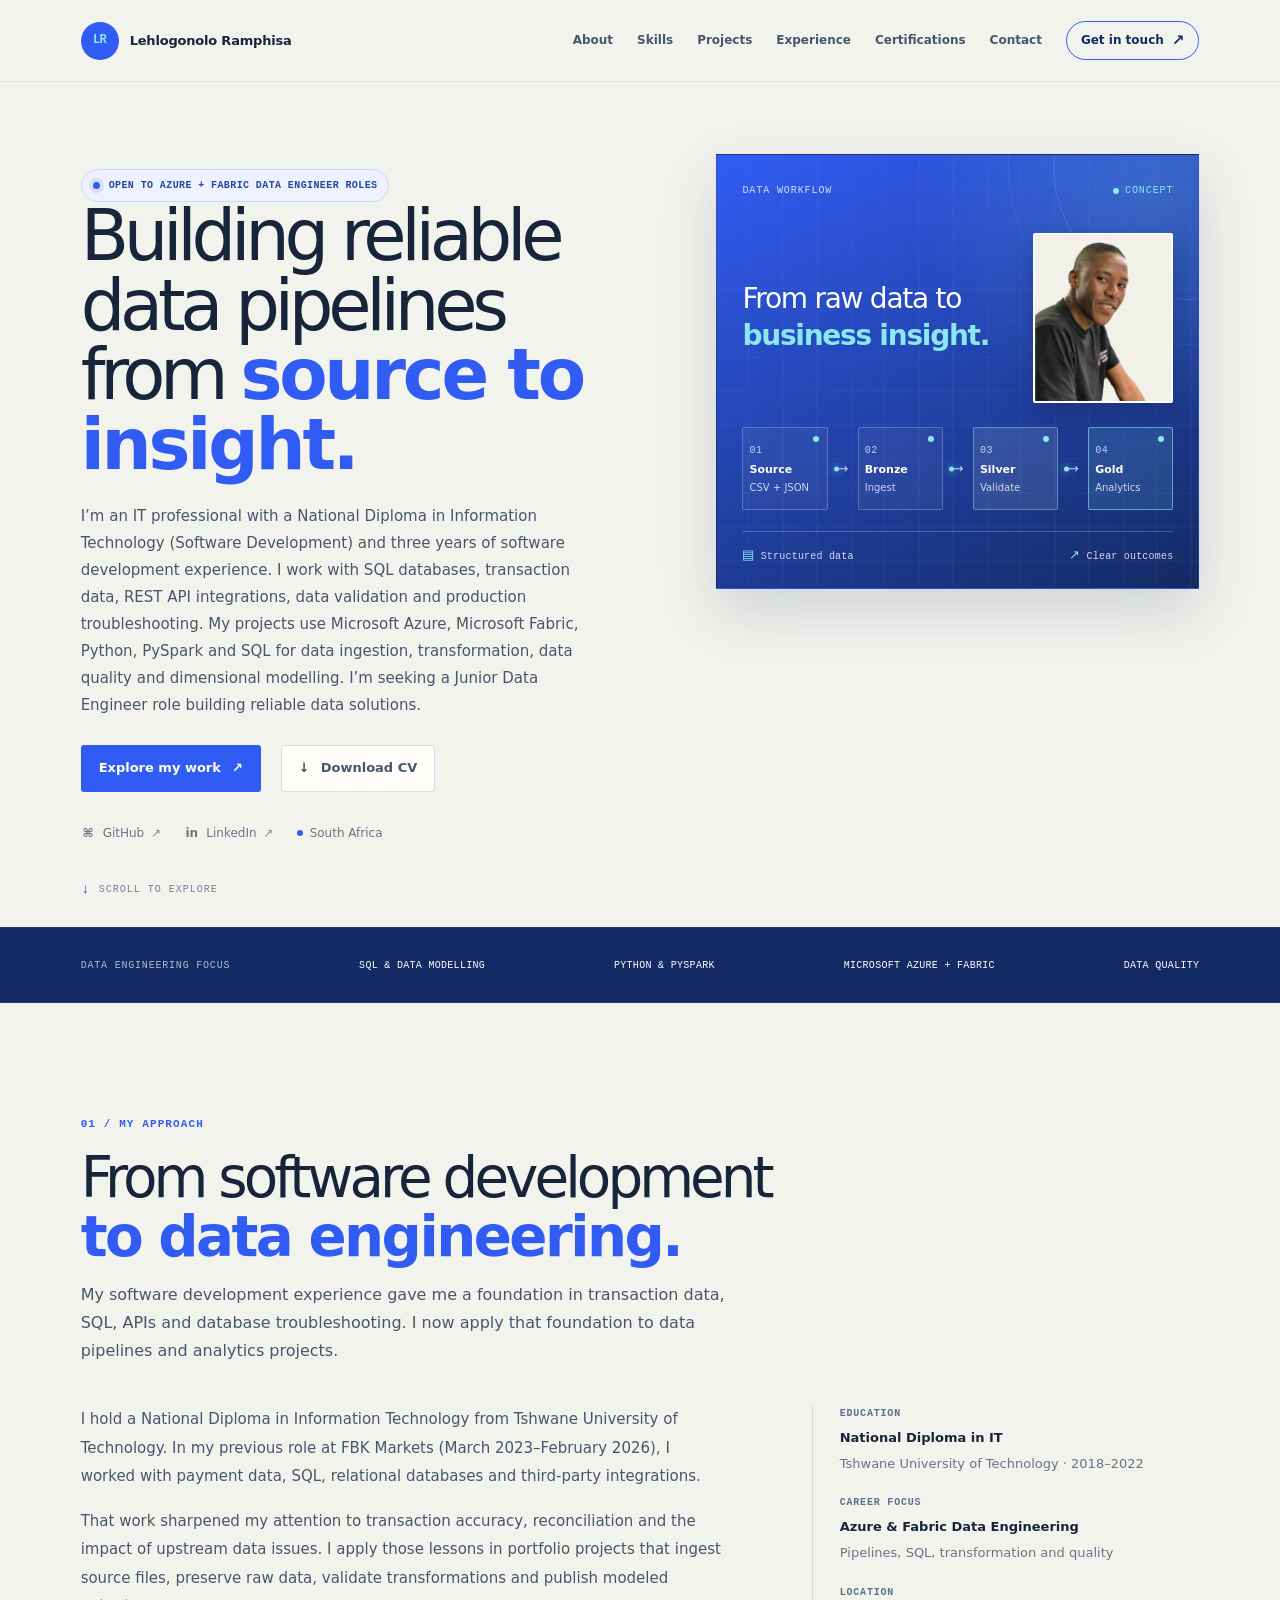
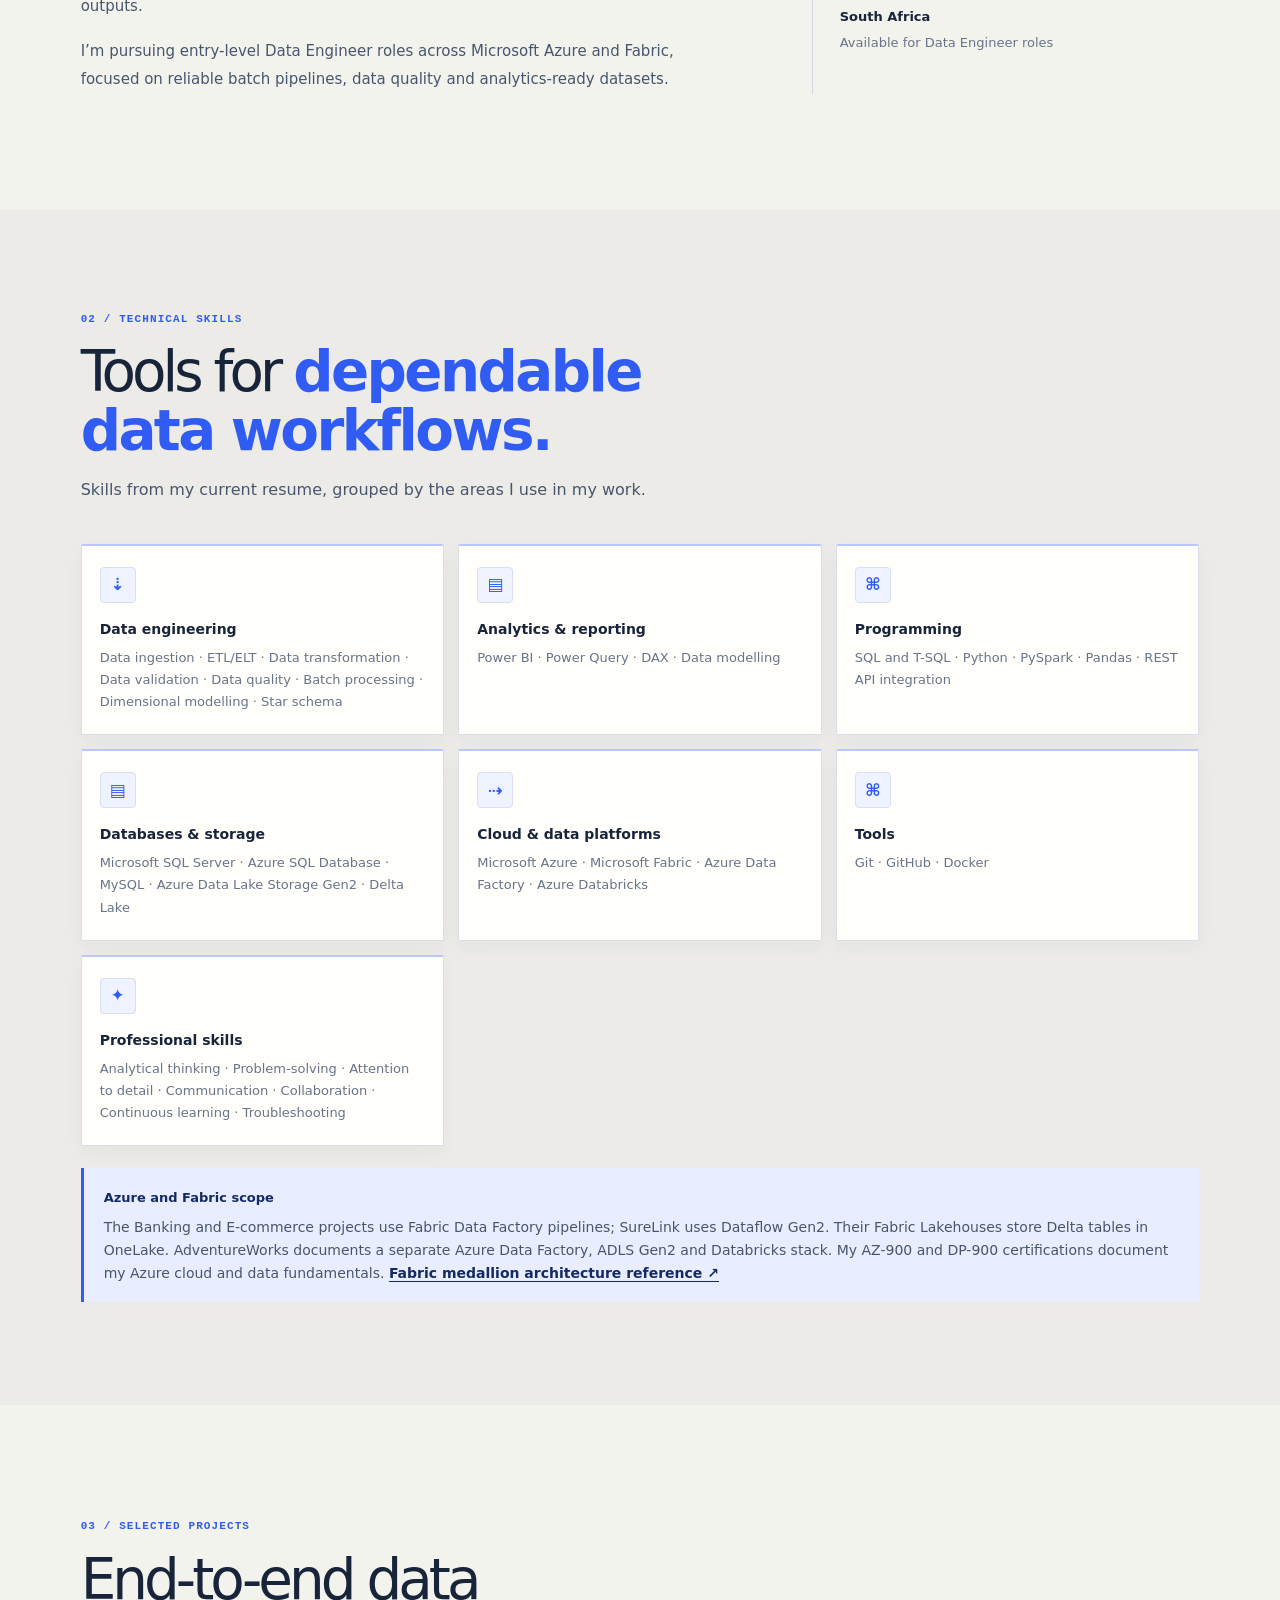
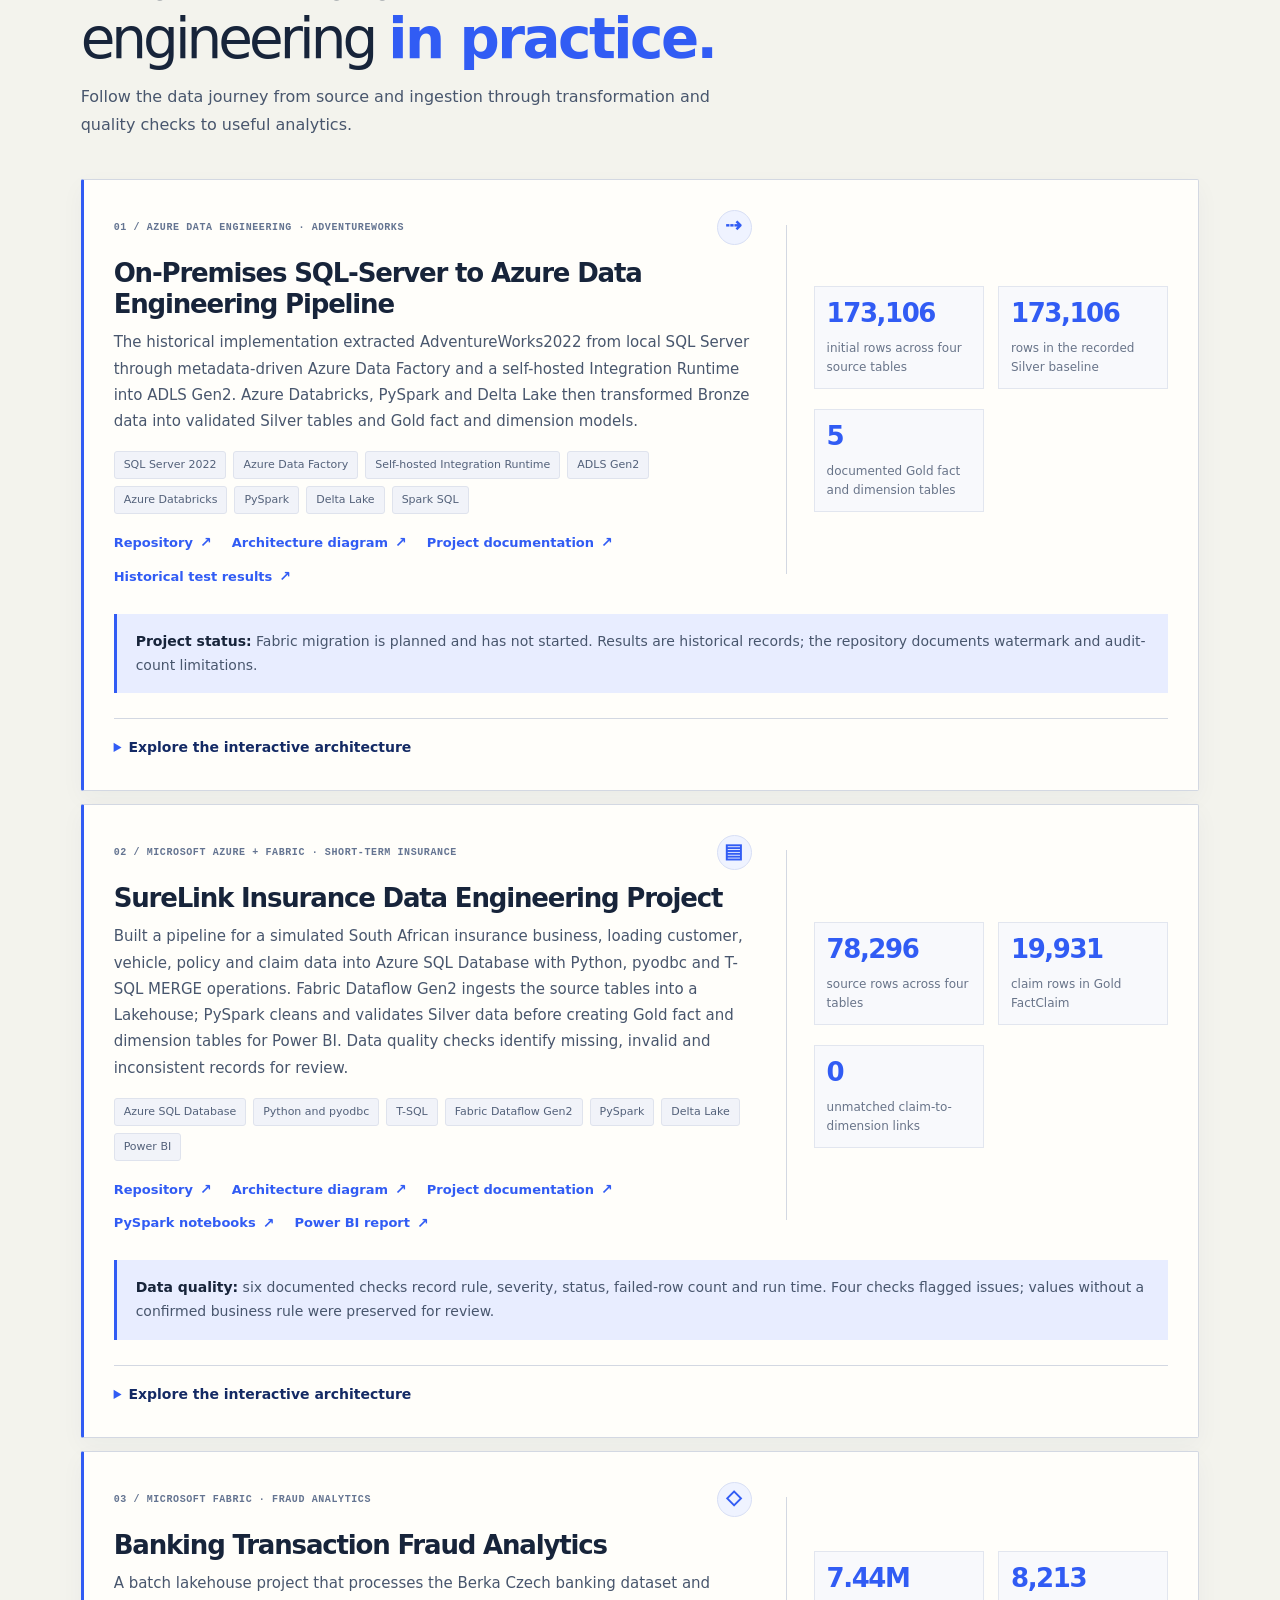
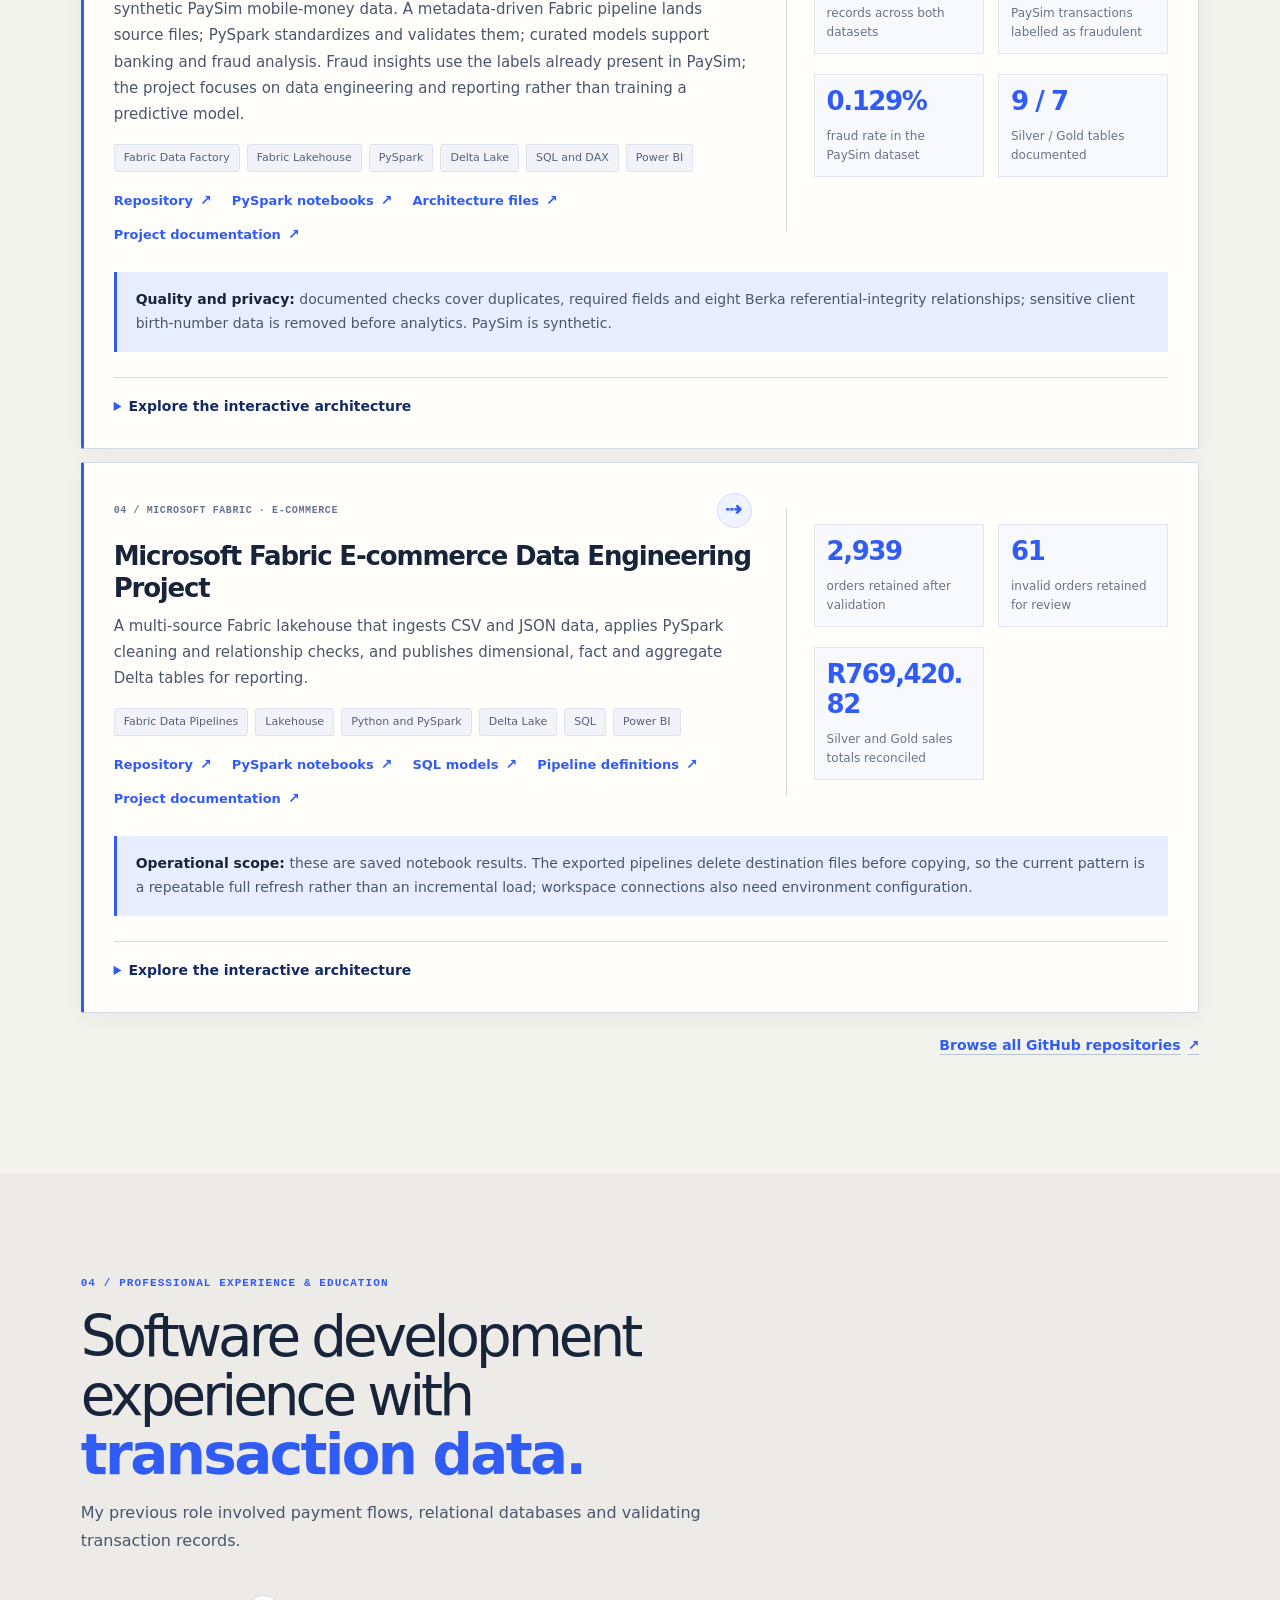
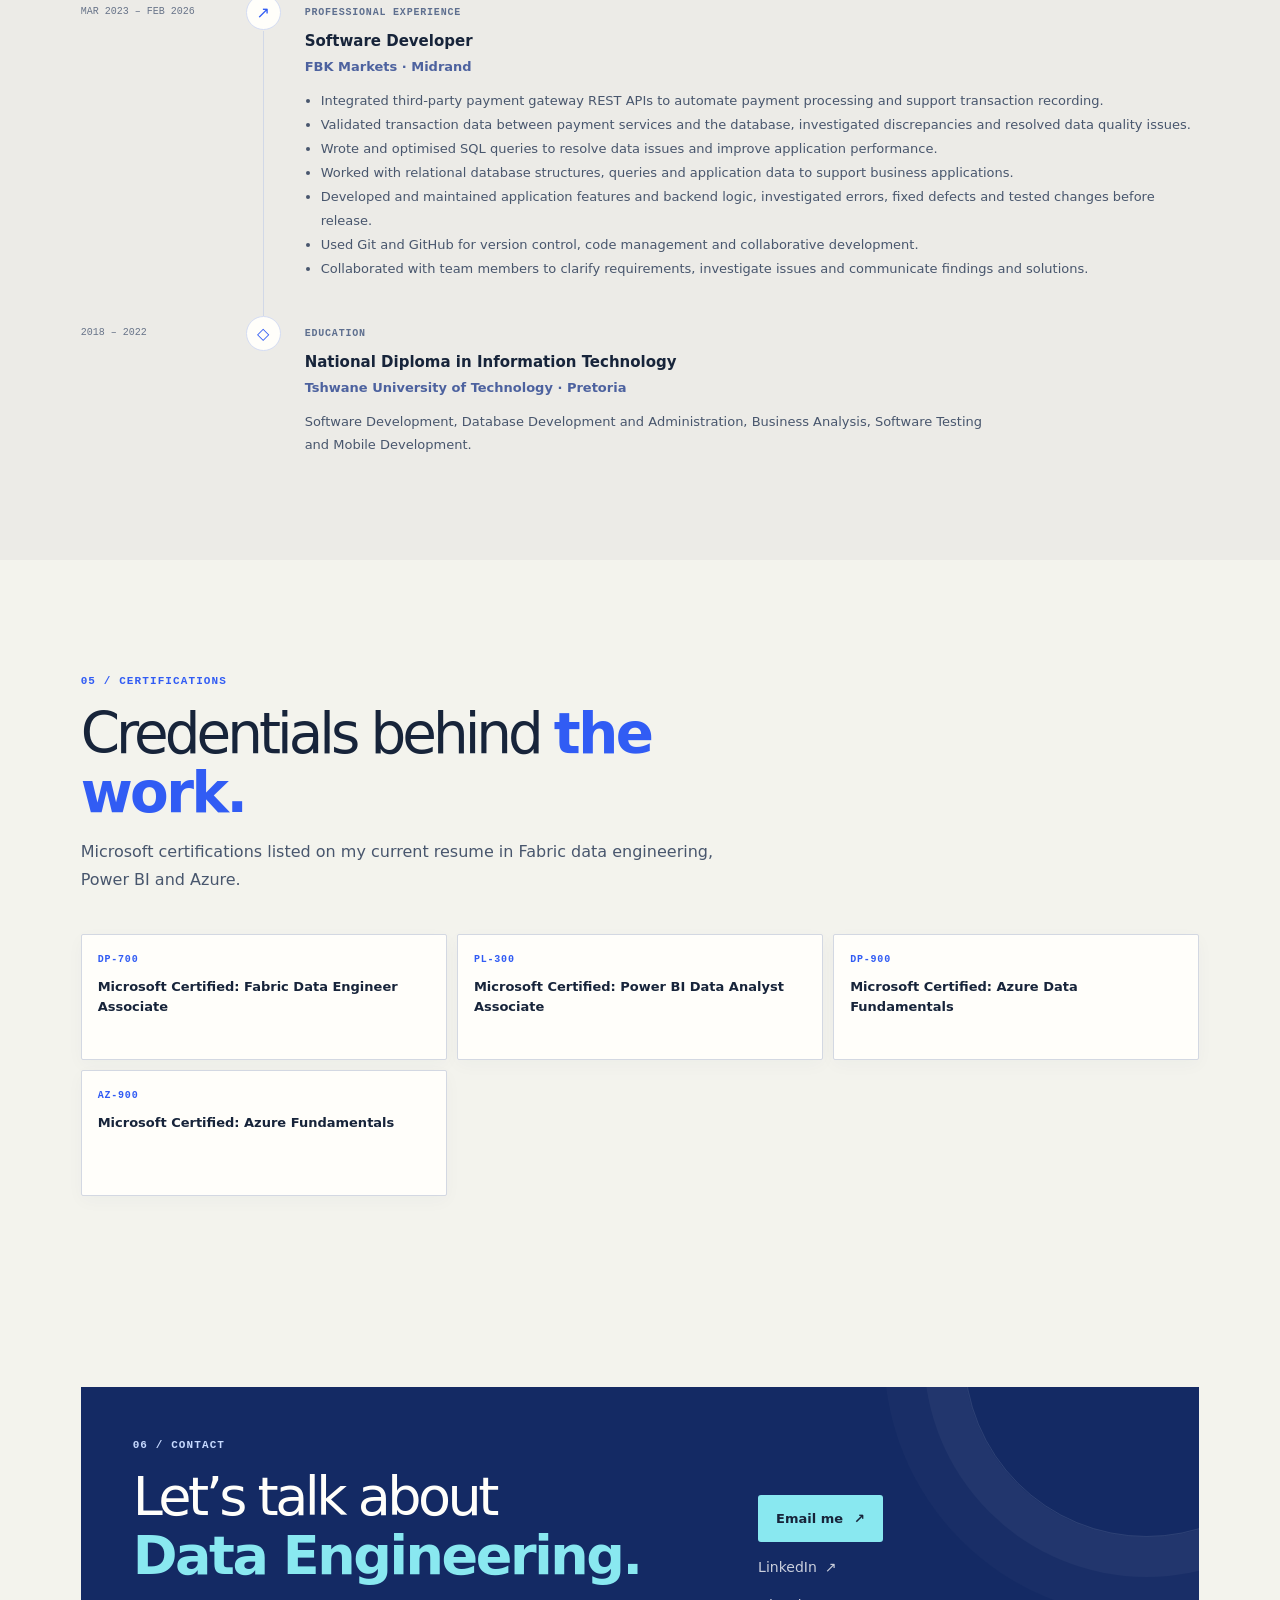
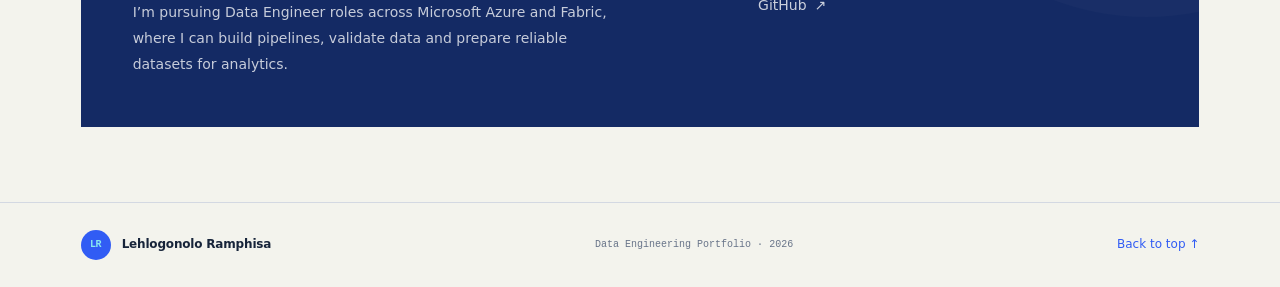
==== Developer Portfolio.html @ 7c75d5a5 "Sync portfolio IDE copy" ====
<!doctype html>
<html lang="en-ZA">
  <head>
    <meta charset="utf-8" />
    <meta name="viewport" content="width=device-width, initial-scale=1" />
    <meta name="theme-color" content="#f3f3ed" />
    <meta name="author" content="Lehlogonolo Ramphisa" />
    <meta name="description" content="IT professional with three years of software development experience and data engineering projects in Azure, Fabric, SQL, Python, PySpark and Power BI." />
    <meta name="robots" content="index, follow, max-image-preview:large" />
    <meta property="og:type" content="website" />
    <meta property="og:locale" content="en_ZA" />
    <meta property="og:site_name" content="Lehlogonolo Ramphisa | Data Engineering" />
    <meta property="og:title" content="Lehlogonolo Ramphisa | Junior Data Engineer" />
    <meta property="og:description" content="IT professional with three years of software development experience and practical Azure and Fabric data engineering projects." />
    <meta name="twitter:card" content="summary" />
    <meta name="twitter:title" content="Lehlogonolo Ramphisa | Junior Data Engineer" />
    <meta name="twitter:description" content="Three years of software development experience, with data engineering projects in Azure, Fabric, SQL, Python and PySpark." />
    <title>Lehlogonolo Ramphisa | Junior Data Engineer</title>
    <link rel="icon" type="image/svg+xml" href="favicon.svg" />
    <link rel="preload" as="image" href="profile%20pictures/PP_1-optimized.jpg" fetchpriority="high" />
    <link rel="stylesheet" href="styles.css" />
    <script src="script.js" defer></script>
    <script type="application/ld+json">
      {
        "@context": "https://schema.org",
        "@type": "Person",
        "name": "Lehlogonolo Ramphisa",
        "jobTitle": "Junior Data Engineer candidate",
        "description": "IT professional with a National Diploma in Information Technology and three years of software development experience, seeking a Junior Data Engineer role.",
        "sameAs": [
          "https://github.com/Lehlogonoloramphisa",
          "https://www.linkedin.com/in/lehlogonolo-ramphisa-6612b829a"
        ],
        "knowsAbout": [
          "Microsoft Azure",
          "Microsoft Fabric",
          "Azure Data Factory",
          "Azure Databricks",
          "Azure Data Lake Storage Gen2",
          "Data ingestion",
          "ETL/ELT",
          "Data transformation",
          "Data validation",
          "Data quality",
          "Batch processing",
          "Dimensional modelling",
          "Star schema",
          "Power BI",
          "Power Query",
          "DAX",
          "SQL and T-SQL",
          "Python",
          "PySpark",
          "Pandas",
          "REST API integration",
          "Microsoft SQL Server",
          "Azure SQL Database",
          "MySQL",
          "Delta Lake",
          "Git and GitHub",
          "Docker",
          "Production troubleshooting"
        ]
      }
    </script>
  </head>
  <body>
    <a class="skip-link" href="#main">Skip to content</a>
    <div class="site-shell">
      <header class="site-header">
        <a class="brand" href="#home" aria-label="Lehlogonolo Ramphisa, home">
          <span class="brand-mark" aria-hidden="true">LR</span>
          <span>Lehlogonolo Ramphisa</span>
        </a>
        <button class="mobile-menu-button" type="button" aria-controls="primary-navigation" aria-expanded="false" aria-label="Open navigation">
          <span></span><span></span>
        </button>
        <nav class="nav-links" id="primary-navigation" aria-label="Primary navigation">
          <a href="#about">About</a>
          <a href="#skills">Skills</a>
          <a href="#projects">Projects</a>
          <a href="#experience">Experience</a>
          <a href="#certifications">Certifications</a>
          <a href="#contact">Contact</a>
          <a class="nav-cta" href="#contact">Get in touch <span aria-hidden="true">↗</span></a>
        </nav>
      </header>

      <main id="main">
        <section class="hero section-wrap" id="home" aria-labelledby="hero-title">
          <div class="hero-copy">
            <div class="availability"><span class="availability-dot" aria-hidden="true"></span> OPEN TO AZURE + FABRIC DATA ENGINEER ROLES</div>
            <h1 id="hero-title">Building reliable data pipelines from <em>source to insight.</em></h1>
            <p class="hero-description">I’m an IT professional with a National Diploma in Information Technology (Software Development) and three years of software development experience. I work with SQL databases, transaction data, REST API integrations, data validation and production troubleshooting. My projects use Microsoft Azure, Microsoft Fabric, Python, PySpark and SQL for data ingestion, transformation, data quality and dimensional modelling. I’m seeking a Junior Data Engineer role building reliable data solutions.</p>
            <div class="hero-actions">
              <a class="button button-primary" href="#projects">Explore my work <span aria-hidden="true">↗</span></a>
              <a class="button button-secondary" href="Resume/Lehlogonolo%20Ramphisa_Resume.pdf" download="Lehlogonolo-Ramphisa-Data-Engineer-CV.pdf"><span aria-hidden="true">↓</span> Download CV</a>
            </div>
            <div class="hero-links">
              <a href="https://github.com/Lehlogonoloramphisa" target="_blank" rel="noopener noreferrer"><span aria-hidden="true">⌘</span> GitHub <span class="external-mark" aria-hidden="true">↗</span></a>
              <a href="https://www.linkedin.com/in/lehlogonolo-ramphisa-6612b829a" target="_blank" rel="noopener noreferrer"><span aria-hidden="true">in</span> LinkedIn <span class="external-mark" aria-hidden="true">↗</span></a>
              <span><i class="location-dot" aria-hidden="true"></i> South Africa</span>
            </div>
          </div>

          <figure class="hero-visual" aria-labelledby="workflow-caption">
            <figcaption class="sr-only" id="workflow-caption">Illustrative Microsoft Fabric lakehouse flow based on the projects below.</figcaption>
            <div class="visual-topline"><span>DATA WORKFLOW</span><span class="live-label"><i aria-hidden="true"></i> CONCEPT</span></div>
            <div class="visual-heading">
              <div class="visual-title">From raw data to<br /><b>business insight.</b></div>
              <img class="hero-profile-photo" src="profile%20pictures/PP_1-optimized.jpg" width="600" height="900" alt="Portrait of Lehlogonolo Ramphisa" decoding="async" fetchpriority="high" />
            </div>
            <div class="pipeline" role="img" aria-label="Source files flow through ingestion, Bronze, Silver and Gold layers to analytics">
              <div class="pipeline-stage stage-source"><span>01</span><strong>Source</strong><small>CSV + JSON</small></div>
              <span class="pipeline-arrow" aria-hidden="true">→</span>
              <div class="pipeline-stage stage-bronze"><span>02</span><strong>Bronze</strong><small>Ingest</small></div>
              <span class="pipeline-arrow" aria-hidden="true">→</span>
              <div class="pipeline-stage stage-silver"><span>03</span><strong>Silver</strong><small>Validate</small></div>
              <span class="pipeline-arrow" aria-hidden="true">→</span>
              <div class="pipeline-stage stage-gold"><span>04</span><strong>Gold</strong><small>Analytics</small></div>
            </div>
            <div class="visual-footer"><span><i aria-hidden="true">▤</i> Structured data</span><span><i aria-hidden="true">↗</i> Clear outcomes</span></div>
          </figure>
          <a class="scroll-cue" href="#about"><span aria-hidden="true">↓</span> SCROLL TO EXPLORE</a>
        </section>

        <section class="trust-strip" aria-label="Data engineering focus">
          <div class="section-wrap trust-inner"><span>DATA ENGINEERING FOCUS</span><b>SQL &amp; DATA MODELLING</b><b>PYTHON &amp; PYSPARK</b><b>MICROSOFT AZURE + FABRIC</b><b>DATA QUALITY</b></div>
        </section>

        <section class="content-section section-wrap" id="about" aria-labelledby="about-title">
          <div class="section-heading">
            <p class="eyebrow">01 / MY APPROACH</p>
            <h2 id="about-title">From software development <em>to data engineering.</em></h2>
            <p class="section-intro">My software development experience gave me a foundation in transaction data, SQL, APIs and database troubleshooting. I now apply that foundation to data pipelines and analytics projects.</p>
          </div>
          <div class="about-grid">
            <div class="about-copy">
              <p>I hold a National Diploma in Information Technology from Tshwane University of Technology. In my previous role at FBK Markets (March 2023–February 2026), I worked with payment data, SQL, relational databases and third-party integrations.</p>
              <p>That work sharpened my attention to transaction accuracy, reconciliation and the impact of upstream data issues. I apply those lessons in portfolio projects that ingest source files, preserve raw data, validate transformations and publish modeled outputs.</p>
              <p>I’m pursuing entry-level Data Engineer roles across Microsoft Azure and Fabric, focused on reliable batch pipelines, data quality and analytics-ready datasets.</p>
            </div>
            <aside class="about-aside" aria-label="Profile summary">
              <div class="aside-item"><span>EDUCATION</span><strong>National Diploma in IT</strong><small>Tshwane University of Technology · 2018–2022</small></div>
              <div class="aside-item"><span>CAREER FOCUS</span><strong>Azure &amp; Fabric Data Engineering</strong><small>Pipelines, SQL, transformation and quality</small></div>
              <div class="aside-item"><span>LOCATION</span><strong>South Africa</strong><small>Available for Data Engineer roles</small></div>
            </aside>
          </div>
        </section>

        <section class="skills-section" id="skills" aria-labelledby="skills-title">
          <div class="section-wrap content-section">
            <div class="section-heading">
              <p class="eyebrow">02 / TECHNICAL SKILLS</p>
              <h2 id="skills-title">Tools for <em>dependable data workflows.</em></h2>
              <p class="section-intro">Skills from my current resume, grouped by the areas I use in my work.</p>
            </div>
            <div class="skills-grid">
              <article class="skill-card"><div class="skill-icon" aria-hidden="true">⇣</div><h3>Data engineering</h3><p>Data ingestion · ETL/ELT · Data transformation · Data validation · Data quality · Batch processing · Dimensional modelling · Star schema</p></article>
              <article class="skill-card"><div class="skill-icon" aria-hidden="true">▤</div><h3>Analytics &amp; reporting</h3><p>Power BI · Power Query · DAX · Data modelling</p></article>
              <article class="skill-card"><div class="skill-icon" aria-hidden="true">⌘</div><h3>Programming</h3><p>SQL and T-SQL · Python · PySpark · Pandas · REST API integration</p></article>
              <article class="skill-card"><div class="skill-icon" aria-hidden="true">▤</div><h3>Databases &amp; storage</h3><p>Microsoft SQL Server · Azure SQL Database · MySQL · Azure Data Lake Storage Gen2 · Delta Lake</p></article>
              <article class="skill-card"><div class="skill-icon" aria-hidden="true">⇢</div><h3>Cloud &amp; data platforms</h3><p>Microsoft Azure · Microsoft Fabric · Azure Data Factory · Azure Databricks</p></article>
              <article class="skill-card"><div class="skill-icon" aria-hidden="true">⌘</div><h3>Tools</h3><p>Git · GitHub · Docker</p></article>
              <article class="skill-card"><div class="skill-icon" aria-hidden="true">✦</div><h3>Professional skills</h3><p>Analytical thinking · Problem-solving · Attention to detail · Communication · Collaboration · Continuous learning · Troubleshooting</p></article>
            </div>
            <aside class="platform-note"><strong>Azure and Fabric scope</strong><p>The Banking and E-commerce projects use Fabric Data Factory pipelines; SureLink uses Dataflow Gen2. Their Fabric Lakehouses store Delta tables in OneLake. AdventureWorks documents a separate Azure Data Factory, ADLS Gen2 and Databricks stack. My AZ-900 and DP-900 certifications document my Azure cloud and data fundamentals. <a href="https://learn.microsoft.com/en-us/fabric/onelake/onelake-medallion-lakehouse-architecture" target="_blank" rel="noopener noreferrer">Fabric medallion architecture reference ↗</a></p></aside>
          </div>
        </section>

        <section class="content-section section-wrap" id="projects" aria-labelledby="projects-title">
          <div class="section-heading">
            <p class="eyebrow">03 / SELECTED PROJECTS</p>
            <h2 id="projects-title">End-to-end data engineering <em>in practice.</em></h2>
            <p class="section-intro">Follow the data journey from source and ingestion through transformation and quality checks to useful analytics.</p>
          </div>
          <div class="projects-list">
            <article class="project-card" aria-labelledby="adventureworks-project-title">
              <div class="project-main">
                <div class="project-meta"><span>01 / AZURE DATA ENGINEERING · ADVENTUREWORKS</span><span class="project-icon" aria-hidden="true">⇢</span></div>
                <h3 id="adventureworks-project-title">On-Premises SQL-Server to Azure Data Engineering Pipeline</h3>
                <p class="project-summary">The historical implementation extracted AdventureWorks2022 from local SQL Server through metadata-driven Azure Data Factory and a self-hosted Integration Runtime into ADLS Gen2. Azure Databricks, PySpark and Delta Lake then transformed Bronze data into validated Silver tables and Gold fact and dimension models.</p>
                <ul class="tag-list" aria-label="Technologies used"><li>SQL Server 2022</li><li>Azure Data Factory</li><li>Self-hosted Integration Runtime</li><li>ADLS Gen2</li><li>Azure Databricks</li><li>PySpark</li><li>Delta Lake</li><li>Spark SQL</li></ul>
                <div class="project-links" aria-label="Project resources">
                  <a class="text-link" href="https://github.com/Lehlogonoloramphisa/Azure_Fabric_Migration_Project" target="_blank" rel="noopener noreferrer">Repository <span aria-hidden="true">↗</span></a>
                  <a class="text-link" href="https://github.com/Lehlogonoloramphisa/Azure_Fabric_Migration_Project/blob/main/05_Documentation/Architecture/AdventureWorks_Azure_Data_Pipeline_Architecture.png" target="_blank" rel="noopener noreferrer">Architecture diagram <span aria-hidden="true">↗</span></a>
                  <a class="text-link" href="https://github.com/Lehlogonoloramphisa/Azure_Fabric_Migration_Project/tree/main/05_Documentation" target="_blank" rel="noopener noreferrer">Project documentation <span aria-hidden="true">↗</span></a>
                  <a class="text-link" href="https://github.com/Lehlogonoloramphisa/Azure_Fabric_Migration_Project/tree/main/05_Documentation/Testing_Results" target="_blank" rel="noopener noreferrer">Historical test results <span aria-hidden="true">↗</span></a>
                </div>
              </div>
              <dl class="project-results">
                <div class="result"><dt>173,106</dt><dd>initial rows across four source tables</dd></div>
                <div class="result"><dt>173,106</dt><dd>rows in the recorded Silver baseline</dd></div>
                <div class="result"><dt>5</dt><dd>documented Gold fact and dimension tables</dd></div>
              </dl>
              <p class="project-evidence"><strong>Project status:</strong> Fabric migration is planned and has not started. Results are historical records; the repository documents watermark and audit-count limitations.</p>
              <details class="project-details">
                <summary>Explore the interactive architecture</summary>
                <div class="architecture-diagram" data-architecture>
                  <ol class="architecture-flow" aria-label="AdventureWorks Azure data flow">
                    <li><button class="architecture-stage" type="button" aria-pressed="true" data-description="AdventureWorks2022 runs on a local SQL Server 2022 instance; the initial project load covers Customer, SalesOrderHeader, SalesOrderDetail and Product."><span class="architecture-index">01 · SOURCE</span><strong>SQL Server</strong><small>4 AdventureWorks tables</small></button></li>
                    <li><button class="architecture-stage" type="button" aria-pressed="false" data-description="Metadata-driven Azure Data Factory pipelines use a Self-hosted Integration Runtime to extract the local SQL Server tables. The recorded implementation includes full and incremental loads."><span class="architecture-index">02 · INGEST</span><strong>Azure Data Factory</strong><small>Metadata + watermarks</small></button></li>
                    <li><button class="architecture-stage" type="button" aria-pressed="false" data-description="Azure Data Lake Storage Gen2 holds raw Parquet data in table-based Bronze folders before transformation."><span class="architecture-index">03 · BRONZE</span><strong>ADLS Gen2</strong><small>Raw Parquet files</small></button></li>
                    <li><button class="architecture-stage" type="button" aria-pressed="false" data-description="Azure Databricks and PySpark clean, deduplicate and validate the four source tables, then write managed Delta tables in Silver."><span class="architecture-index">04 · SILVER</span><strong>Databricks + Delta</strong><small>173,106 baseline rows</small></button></li>
                    <li><button class="architecture-stage" type="button" aria-pressed="false" data-description="The Gold model contains dim_date, dim_customer, dim_product, fact_sales_line and fact_sales_order for analytical queries."><span class="architecture-index">05 · GOLD</span><strong>Fact + dimensions</strong><small>5 documented tables</small></button></li>
                    <li><button class="architecture-stage" type="button" aria-pressed="false" data-description="The project investigates Spark SQL execution plans, joins, aggregations, shuffle behaviour and analytical queries."><span class="architecture-index">06 · ANALYTICS</span><strong>Spark SQL</strong><small>Query investigation</small></button></li>
                  </ol>
                  <div class="architecture-readout"><span class="readout-label">Selected stage</span><p class="architecture-detail" aria-live="polite">AdventureWorks2022 runs on a local SQL Server 2022 instance; the initial project load covers Customer, SalesOrderHeader, SalesOrderDetail and Product.</p></div>
                </div>
              </details>
            </article>

            <article class="project-card" aria-labelledby="insurance-project-title">
              <div class="project-main">
                <div class="project-meta"><span>02 / MICROSOFT AZURE + FABRIC · SHORT-TERM INSURANCE</span><span class="project-icon" aria-hidden="true">▤</span></div>
                <h3 id="insurance-project-title">SureLink Insurance Data Engineering Project</h3>
                <p class="project-summary">Built a pipeline for a simulated South African insurance business, loading customer, vehicle, policy and claim data into Azure SQL Database with Python, pyodbc and T-SQL MERGE operations. Fabric Dataflow Gen2 ingests the source tables into a Lakehouse; PySpark cleans and validates Silver data before creating Gold fact and dimension tables for Power BI. Data quality checks identify missing, invalid and inconsistent records for review.</p>
                <ul class="tag-list" aria-label="Technologies used"><li>Azure SQL Database</li><li>Python and pyodbc</li><li>T-SQL</li><li>Fabric Dataflow Gen2</li><li>PySpark</li><li>Delta Lake</li><li>Power BI</li></ul>
                <div class="project-links" aria-label="Project resources">
                  <a class="text-link" href="https://github.com/Lehlogonoloramphisa/Short-Term_Insurance_Data-Engineering" target="_blank" rel="noopener noreferrer">Repository <span aria-hidden="true">↗</span></a>
                  <a class="text-link" href="https://github.com/Lehlogonoloramphisa/Short-Term_Insurance_Data-Engineering/blob/main/architecture/SureLink_Architecture.png" target="_blank" rel="noopener noreferrer">Architecture diagram <span aria-hidden="true">↗</span></a>
                  <a class="text-link" href="https://github.com/Lehlogonoloramphisa/Short-Term_Insurance_Data-Engineering/tree/main/Documentation" target="_blank" rel="noopener noreferrer">Project documentation <span aria-hidden="true">↗</span></a>
                  <a class="text-link" href="https://github.com/Lehlogonoloramphisa/Short-Term_Insurance_Data-Engineering/tree/main/notebooks" target="_blank" rel="noopener noreferrer">PySpark notebooks <span aria-hidden="true">↗</span></a>
                  <a class="text-link" href="https://github.com/Lehlogonoloramphisa/Short-Term_Insurance_Data-Engineering/blob/main/Report/SureLink_Insurance_Claims_Dashboard.pdf" target="_blank" rel="noopener noreferrer">Power BI report <span aria-hidden="true">↗</span></a>
                </div>
              </div>
              <dl class="project-results">
                <div class="result"><dt>78,296</dt><dd>source rows across four tables</dd></div>
                <div class="result"><dt>19,931</dt><dd>claim rows in Gold FactClaim</dd></div>
                <div class="result"><dt>0</dt><dd>unmatched claim-to-dimension links</dd></div>
              </dl>
              <p class="project-evidence"><strong>Data quality:</strong> six documented checks record rule, severity, status, failed-row count and run time. Four checks flagged issues; values without a confirmed business rule were preserved for review.</p>
              <details class="project-details">
                <summary>Explore the interactive architecture</summary>
                <div class="architecture-diagram" data-architecture>
                  <ol class="architecture-flow" aria-label="SureLink short-term insurance data flow">
                    <li><button class="architecture-stage" type="button" aria-pressed="true" data-description="The Azure SQL Database stores customer, vehicle, policy and claim tables. Python and pyodbc load staged batches, and T-SQL MERGE inserts new rows or updates matching records."><span class="architecture-index">01 · SOURCE</span><strong>Azure SQL</strong><small>4 insurance tables</small></button></li>
                    <li><button class="architecture-stage" type="button" aria-pressed="false" data-description="Fabric Dataflow Gen2 reads the four source tables and loads them into the Bronze Lakehouse. The documented load contains 78,296 rows, matching the Azure SQL source counts."><span class="architecture-index">02 · INGEST</span><strong>Dataflow Gen2</strong><small>78,296 rows</small></button></li>
                    <li><button class="architecture-stage" type="button" aria-pressed="false" data-description="SureLink_Bronze_lh retains the ingested customer, vehicle, policy and claim tables as the starting point for downstream processing."><span class="architecture-index">03 · BRONZE</span><strong>Raw landing</strong><small>Bronze Lakehouse</small></button></li>
                    <li><button class="architecture-stage" type="button" aria-pressed="false" data-description="PySpark trims text, converts blank strings to NULL, standardizes selected categories, normalizes email case, checks email formats and records data quality results."><span class="architecture-index">04 · SILVER</span><strong>Clean + validate</strong><small>PySpark + Delta</small></button></li>
                    <li><button class="architecture-stage" type="button" aria-pressed="false" data-description="The Gold layer contains FactClaim with DimCustomer, DimVehicle, DimPolicy and DimDate. The documented model has 19,931 claims and zero unmatched links to those four dimensions."><span class="architecture-index">05 · GOLD</span><strong>Claims model</strong><small>Fact + dimensions</small></button></li>
                    <li><button class="architecture-stage" type="button" aria-pressed="false" data-description="SureLink_Semantic_Model supports three Power BI pages: Claims Overview, Claims Analysis and Data Quality Monitoring."><span class="architecture-index">06 · CONSUME</span><strong>Power BI</strong><small>3 report pages</small></button></li>
                  </ol>
                  <div class="architecture-readout"><span class="readout-label">Selected stage</span><p class="architecture-detail" aria-live="polite">The Azure SQL Database stores customer, vehicle, policy and claim tables. Python and pyodbc load staged batches, and T-SQL MERGE inserts new rows or updates matching records.</p></div>
                </div>
              </details>
            </article>

            <article class="project-card" aria-labelledby="banking-project-title">
              <div class="project-main">
                <div class="project-meta"><span>03 / MICROSOFT FABRIC · FRAUD ANALYTICS</span><span class="project-icon" aria-hidden="true">◇</span></div>
                <h3 id="banking-project-title">Banking Transaction Fraud Analytics</h3>
                <p class="project-summary">A batch lakehouse project that processes the Berka Czech banking dataset and synthetic PaySim mobile-money data. A metadata-driven Fabric pipeline lands source files; PySpark standardizes and validates them; curated models support banking and fraud analysis. Fraud insights use the labels already present in PaySim; the project focuses on data engineering and reporting rather than training a predictive model.</p>
                <ul class="tag-list" aria-label="Technologies used"><li>Fabric Data Factory</li><li>Fabric Lakehouse</li><li>PySpark</li><li>Delta Lake</li><li>SQL and DAX</li><li>Power BI</li></ul>
                <div class="project-links" aria-label="Project resources">
                  <a class="text-link" href="https://github.com/Lehlogonoloramphisa/Banking-Transaction-Fraud-Analytics" target="_blank" rel="noopener noreferrer">Repository <span aria-hidden="true">↗</span></a>
                  <a class="text-link" href="https://github.com/Lehlogonoloramphisa/Banking-Transaction-Fraud-Analytics/tree/main/notebooks" target="_blank" rel="noopener noreferrer">PySpark notebooks <span aria-hidden="true">↗</span></a>
                  <a class="text-link" href="https://github.com/Lehlogonoloramphisa/Banking-Transaction-Fraud-Analytics/tree/main/architecture" target="_blank" rel="noopener noreferrer">Architecture files <span aria-hidden="true">↗</span></a>
                  <a class="text-link" href="https://github.com/Lehlogonoloramphisa/Banking-Transaction-Fraud-Analytics/tree/main/documentation" target="_blank" rel="noopener noreferrer">Project documentation <span aria-hidden="true">↗</span></a>
                </div>
              </div>
              <dl class="project-results">
                <div class="result"><dt>7.44M</dt><dd>records across both datasets</dd></div>
                <div class="result"><dt>8,213</dt><dd>PaySim transactions labelled as fraudulent</dd></div>
                <div class="result"><dt>0.129%</dt><dd>fraud rate in the PaySim dataset</dd></div>
                <div class="result"><dt>9 / 7</dt><dd>Silver / Gold tables documented</dd></div>
              </dl>
              <p class="project-evidence"><strong>Quality and privacy:</strong> documented checks cover duplicates, required fields and eight Berka referential-integrity relationships; sensitive client birth-number data is removed before analytics. PaySim is synthetic.</p>
              <details class="project-details">
                <summary>Explore the interactive architecture</summary>
                <div class="architecture-diagram" data-architecture>
                  <ol class="architecture-flow" aria-label="Banking and fraud data flow">
                    <li><button class="architecture-stage" type="button" aria-pressed="true" data-description="Berka Czech banking tables and synthetic PaySim mobile-money records enter as separate source datasets."><span class="architecture-index">01 · SOURCE</span><strong>Berka + PaySim</strong><small>Files and tables</small></button></li>
                    <li><button class="architecture-stage" type="button" aria-pressed="false" data-description="A metadata-driven Fabric Data Factory pipeline assigns batch identifiers and records ingestion outcomes for traceability."><span class="architecture-index">02 · INGEST</span><strong>Fabric pipeline</strong><small>Batch ID + audit</small></button></li>
                    <li><button class="architecture-stage" type="button" aria-pressed="false" data-description="Source files are landed in the Bronze Lakehouse so transformations can be rebuilt from the ingested inputs."><span class="architecture-index">03 · BRONZE</span><strong>Raw landing</strong><small>Original files</small></button></li>
                    <li><button class="architecture-stage" type="button" aria-pressed="false" data-description="PySpark standardizes types and dates, handles missing values, checks duplicates and referential integrity, and removes sensitive birth-number data."><span class="architecture-index">04 · SILVER</span><strong>Validated Delta</strong><small>9 tables</small></button></li>
                    <li><button class="architecture-stage" type="button" aria-pressed="false" data-description="Seven curated tables: dim_customer, dim_account, dim_district, dim_date, bridge_customer_account, fact_bank_transactions and fact_fraud_transactions."><span class="architecture-index">05 · GOLD</span><strong>Dimensional model</strong><small>7 tables</small></button></li>
                    <li><button class="architecture-stage" type="button" aria-pressed="false" data-description="Power BI reports cover banking overview, fraud analytics, and data-model insights using the curated Gold layer."><span class="architecture-index">06 · CONSUME</span><strong>Power BI</strong><small>3 report pages</small></button></li>
                  </ol>
                  <div class="architecture-readout"><span class="readout-label">Selected stage</span><p class="architecture-detail" aria-live="polite">Berka Czech banking tables and synthetic PaySim mobile-money records enter as separate source datasets.</p></div>
                </div>
              </details>
            </article>

            <article class="project-card" aria-labelledby="ecommerce-project-title">
              <div class="project-main">
                <div class="project-meta"><span>04 / MICROSOFT FABRIC · E-COMMERCE</span><span class="project-icon" aria-hidden="true">⇢</span></div>
                <h3 id="ecommerce-project-title">Microsoft Fabric E-commerce Data Engineering Project</h3>
                <p class="project-summary">A multi-source Fabric lakehouse that ingests CSV and JSON data, applies PySpark cleaning and relationship checks, and publishes dimensional, fact and aggregate Delta tables for reporting.</p>
                <ul class="tag-list" aria-label="Technologies used"><li>Fabric Data Pipelines</li><li>Lakehouse</li><li>Python and PySpark</li><li>Delta Lake</li><li>SQL</li><li>Power BI</li></ul>
                <div class="project-links" aria-label="Project resources">
                  <a class="text-link" href="https://github.com/Lehlogonoloramphisa/Microsoft-Fabric-E-commerce_Data_Engineering" target="_blank" rel="noopener noreferrer">Repository <span aria-hidden="true">↗</span></a>
                  <a class="text-link" href="https://github.com/Lehlogonoloramphisa/Microsoft-Fabric-E-commerce_Data_Engineering/tree/main/notebooks" target="_blank" rel="noopener noreferrer">PySpark notebooks <span aria-hidden="true">↗</span></a>
                  <a class="text-link" href="https://github.com/Lehlogonoloramphisa/Microsoft-Fabric-E-commerce_Data_Engineering/tree/main/SQL" target="_blank" rel="noopener noreferrer">SQL models <span aria-hidden="true">↗</span></a>
                  <a class="text-link" href="https://github.com/Lehlogonoloramphisa/Microsoft-Fabric-E-commerce_Data_Engineering/tree/main/pipelines" target="_blank" rel="noopener noreferrer">Pipeline definitions <span aria-hidden="true">↗</span></a>
                  <a class="text-link" href="https://github.com/Lehlogonoloramphisa/Microsoft-Fabric-E-commerce_Data_Engineering/tree/main/documentation" target="_blank" rel="noopener noreferrer">Project documentation <span aria-hidden="true">↗</span></a>
                </div>
              </div>
              <dl class="project-results">
                <div class="result"><dt>2,939</dt><dd>orders retained after validation</dd></div>
                <div class="result"><dt>61</dt><dd>invalid orders retained for review</dd></div>
                <div class="result"><dt>R769,420.82</dt><dd>Silver and Gold sales totals reconciled</dd></div>
              </dl>
              <p class="project-evidence"><strong>Operational scope:</strong> these are saved notebook results. The exported pipelines delete destination files before copying, so the current pattern is a repeatable full refresh rather than an incremental load; workspace connections also need environment configuration.</p>
              <details class="project-details">
                <summary>Explore the interactive architecture</summary>
                <div class="architecture-diagram" data-architecture>
                  <ol class="architecture-flow" aria-label="E-commerce data flow">
                    <li><button class="architecture-stage" type="button" aria-pressed="true" data-description="Structured CSV and semi-structured JSON cover customers, products, orders, reviews, social posts and web events."><span class="architecture-index">01 · SOURCE</span><strong>CSV + JSON</strong><small>6 source domains</small></button></li>
                    <li><button class="architecture-stage" type="button" aria-pressed="false" data-description="Two Fabric pipelines stage metadata, iterate over file definitions, then delete and recopy destination files for a full-refresh run."><span class="architecture-index">02 · INGEST</span><strong>Fabric pipelines</strong><small>Metadata-driven</small></button></li>
                    <li><button class="architecture-stage" type="button" aria-pressed="false" data-description="The Bronze Lakehouse keeps the copied source files available for downstream notebook processing."><span class="architecture-index">03 · BRONZE</span><strong>Raw landing</strong><small>CSV + JSON files</small></button></li>
                    <li><button class="architecture-stage" type="button" aria-pressed="false" data-description="PySpark standardizes fields, converts types, filters invalid values and deduplicates; 61 orders with missing customer or product references are retained in orders_rejected."><span class="architecture-index">04 · SILVER</span><strong>Clean + validate</strong><small>Delta tables</small></button></li>
                    <li><button class="architecture-stage" type="button" aria-pressed="false" data-description="Gold creates dim_customer, dim_product, dim_date, fact_orders, agg_product_reviews, agg_social_sentiment and agg_web_engagement Delta tables."><span class="architecture-index">05 · GOLD</span><strong>Facts + aggregates</strong><small>7 analytical tables</small></button></li>
                    <li><button class="architecture-stage" type="button" aria-pressed="false" data-description="The saved notebook output reconciles Silver order sales to Gold fact sales at R769,420.82 before downstream Power BI reporting."><span class="architecture-index">06 · CONSUME</span><strong>Power BI</strong><small>Reconciled output</small></button></li>
                  </ol>
                  <div class="architecture-readout"><span class="readout-label">Selected stage</span><p class="architecture-detail" aria-live="polite">Structured CSV and semi-structured JSON cover customers, products, orders, reviews, social posts and web events.</p></div>
                </div>
              </details>
            </article>

          </div>
          <a class="all-projects-link" href="https://github.com/Lehlogonoloramphisa?tab=repositories" target="_blank" rel="noopener noreferrer">Browse all GitHub repositories <span aria-hidden="true">↗</span></a>
        </section>

        <section class="experience-section" id="experience" aria-labelledby="experience-title">
          <div class="section-wrap content-section">
            <div class="section-heading">
              <p class="eyebrow">04 / PROFESSIONAL EXPERIENCE &amp; EDUCATION</p>
              <h2 id="experience-title">Software development experience with <em>transaction data.</em></h2>
              <p class="section-intro">My previous role involved payment flows, relational databases and validating transaction records.</p>
            </div>
            <div class="timeline">
              <article class="timeline-entry">
                <div class="timeline-date">MAR 2023 – FEB 2026</div><div class="timeline-marker" aria-hidden="true">↗</div>
                <div class="timeline-content"><span class="entry-type">PROFESSIONAL EXPERIENCE</span><h3>Software Developer</h3><h4>FBK Markets · Midrand</h4>
                  <ul><li>Integrated third-party payment gateway REST APIs to automate payment processing and support transaction recording.</li><li>Validated transaction data between payment services and the database, investigated discrepancies and resolved data quality issues.</li><li>Wrote and optimised SQL queries to resolve data issues and improve application performance.</li><li>Worked with relational database structures, queries and application data to support business applications.</li><li>Developed and maintained application features and backend logic, investigated errors, fixed defects and tested changes before release.</li><li>Used Git and GitHub for version control, code management and collaborative development.</li><li>Collaborated with team members to clarify requirements, investigate issues and communicate findings and solutions.</li></ul>
                </div>
              </article>
              <article class="timeline-entry">
                <div class="timeline-date">2018 – 2022</div><div class="timeline-marker" aria-hidden="true">◇</div>
                <div class="timeline-content"><span class="entry-type">EDUCATION</span><h3>National Diploma in Information Technology</h3><h4>Tshwane University of Technology · Pretoria</h4>
                  <p>Software Development, Database Development and Administration, Business Analysis, Software Testing and Mobile Development.</p>
                </div>
              </article>
            </div>
          </div>
        </section>

        <section class="certifications-section" id="certifications" aria-labelledby="certifications-title">
          <div class="section-wrap content-section">
            <div class="section-heading">
              <p class="eyebrow">05 / CERTIFICATIONS</p>
              <h2 id="certifications-title">Credentials behind <em>the work.</em></h2>
              <p class="section-intro">Microsoft certifications listed on my current resume in Fabric data engineering, Power BI and Azure.</p>
            </div>
            <div class="credentials-grid">
              <div class="credential-card"><span class="credential-code">DP-700</span><strong>Microsoft Certified: Fabric Data Engineer Associate</strong></div>
              <div class="credential-card"><span class="credential-code">PL-300</span><strong>Microsoft Certified: Power BI Data Analyst Associate</strong></div>
              <div class="credential-card"><span class="credential-code">DP-900</span><strong>Microsoft Certified: Azure Data Fundamentals</strong></div>
              <div class="credential-card"><span class="credential-code">AZ-900</span><strong>Microsoft Certified: Azure Fundamentals</strong></div>
            </div>
          </div>
        </section>

        <section class="contact-section section-wrap" id="contact" aria-labelledby="contact-title">
          <div class="contact-panel">
            <div><p class="eyebrow">06 / CONTACT</p><h2 id="contact-title">Let’s talk about<br /><em>Data Engineering.</em></h2><p class="contact-copy">I’m pursuing Data Engineer roles across Microsoft Azure and Fabric, where I can build pipelines, validate data and prepare reliable datasets for analytics.</p></div>
            <div class="contact-actions"><a class="button button-light" href="mailto:lehlogonoloramphisa@outlook.com">Email me <span aria-hidden="true">↗</span></a><a href="https://www.linkedin.com/in/lehlogonolo-ramphisa-6612b829a" target="_blank" rel="noopener noreferrer">LinkedIn <span aria-hidden="true">↗</span></a><a href="https://github.com/Lehlogonoloramphisa" target="_blank" rel="noopener noreferrer">GitHub <span aria-hidden="true">↗</span></a></div>
          </div>
        </section>
      </main>

      <footer class="site-footer section-wrap"><a class="brand" href="#home"><span class="brand-mark" aria-hidden="true">LR</span><span>Lehlogonolo Ramphisa</span></a><span>Data Engineering Portfolio · <span id="year">2026</span></span><a href="#home">Back to top ↑</a></footer>
    </div>
  </body>
</html>
---- styles.css ----
:root {
  color-scheme: light;
  --paper: #f3f3ed;
  --paper-deep: #ecebe7;
  --ink: #17243a;
  --ink-soft: #48566d;
  --muted: #687489;
  --line: #d3d8e2;
  --blue: #315cf4;
  --blue-deep: #142a64;
  --blue-soft: #e8edff;
  --aqua: #89e8f0;
  --white: #fffefa;
  --sans: Inter, "Segoe UI Variable", "Segoe UI", system-ui, -apple-system, BlinkMacSystemFont, Roboto, Arial, sans-serif;
  --mono: "Cascadia Code", "SFMono-Regular", Consolas, "Liberation Mono", monospace;
  --page-width: 1320px;
  --gutter: clamp(22px, 6.3vw, 96px);
}

*, *::before, *::after { box-sizing: border-box; }
html { width: 100%; max-width: 100%; overflow-x: clip; scroll-behavior: smooth; scroll-padding-top: 98px; }
body { width: 100%; max-width: 100%; min-width: 0; margin: 0; overflow-x: clip; background: var(--paper); color: var(--ink); font-family: var(--sans); font-size: 15px; line-height: 1.7; -webkit-font-smoothing: antialiased; text-rendering: optimizeLegibility; }
main, section, article, nav, figure, aside, div { min-width: 0; }
a { color: inherit; text-decoration: none; -webkit-tap-highlight-color: transparent; }
button { font: inherit; }
img { display: block; max-width: 100%; }
::selection { background: var(--aqua); color: var(--ink); }
a:focus-visible, button:focus-visible { outline: 3px solid #315cf4; outline-offset: 4px; }

.skip-link { position: fixed; z-index: 100; top: 10px; left: 10px; padding: 11px 14px; transform: translateY(-160%); border-radius: 3px; background: var(--ink); color: var(--white); }
.skip-link:focus { transform: translateY(0); }
.site-shell { width: 100%; max-width: 100%; min-width: 0; overflow-x: clip; }
.section-wrap { width: min(100%, var(--page-width)); margin: 0 auto; padding-right: var(--gutter); padding-left: var(--gutter); }

.site-header { position: sticky; z-index: 30; top: 0; display: flex; min-height: 82px; align-items: center; justify-content: space-between; gap: 24px; padding: 0 max(var(--gutter), calc((100% - var(--page-width)) / 2)); border-bottom: 1px solid rgb(49 92 244 / 13%); background: rgb(243 243 237 / 94%); backdrop-filter: blur(16px); }
.brand { display: inline-flex; min-width: 0; flex: 0 0 auto; align-items: center; gap: 11px; color: var(--ink); font-size: 13px; font-weight: 700; letter-spacing: -.015em; line-height: 1.2; }
.brand-mark { display: grid; width: 38px; height: 38px; flex: 0 0 auto; place-items: center; border-radius: 50%; background: var(--blue); color: var(--aqua); font-family: var(--mono); font-size: 12px; letter-spacing: -.05em; }
.nav-links { display: flex; align-items: center; justify-content: flex-end; gap: clamp(12px, 1.9vw, 24px); color: var(--ink-soft); font-size: 12px; font-weight: 600; }
.nav-links > a:not(.nav-cta) { position: relative; padding: 9px 0; transition: color .2s ease; }
.nav-links > a:not(.nav-cta)::after { position: absolute; right: 0; bottom: 3px; left: 0; height: 1px; transform: scaleX(0); transform-origin: left; background: var(--blue); content: ""; transition: transform .2s ease; }
.nav-links > a:not(.nav-cta):hover, .nav-links > a[aria-current="location"] { color: var(--blue); }
.nav-links > a:not(.nav-cta):hover::after, .nav-links > a[aria-current="location"]::after { transform: scaleX(1); }
.nav-cta { display: inline-flex; min-height: 39px; align-items: center; justify-content: center; gap: 8px; padding: 0 14px; border: 1px solid var(--blue); border-radius: 999px; color: var(--blue-deep); font-size: 12px; font-weight: 700; white-space: nowrap; transition: background .2s ease, color .2s ease; }
.nav-cta:hover { background: var(--blue); color: var(--white); }
.nav-cta span { font-size: 15px; }
.mobile-menu-button { display: none; }

.hero { position: relative; display: grid; min-height: min(790px, calc(100svh - 82px)); grid-template-columns: minmax(0, 1.03fr) minmax(0, .9fr); align-items: center; gap: clamp(35px, 6.5vw, 92px); padding-top: 72px; padding-bottom: 78px; }
.hero-copy { position: relative; z-index: 2; min-width: 0; padding: 15px 0 6px; }
.availability { display: inline-flex; max-width: 100%; align-items: center; gap: 9px; padding: 8px 11px; border: 1px solid #cdd8fa; border-radius: 999px; background: #eef2ff; color: #2845a1; font-family: var(--mono); font-size: 10px; font-weight: 600; letter-spacing: .04em; line-height: 1.5; }
.availability-dot, .location-dot { display: inline-block; width: 7px; height: 7px; flex: 0 0 auto; border-radius: 50%; background: #315cf4; box-shadow: 0 0 0 4px rgb(49 92 244 / 13%); }
.hero-kicker, .eyebrow { color: var(--blue); font-family: var(--mono); font-size: 11px; font-weight: 600; letter-spacing: .1em; text-transform: uppercase; }
.hero-kicker { margin: 27px 0 13px; }
.hero h1 { max-width: 680px; margin: 0; color: var(--ink); font-size: clamp(48px, 5.5vw, 76px); font-weight: 500; letter-spacing: -.075em; line-height: .99; overflow-wrap: anywhere; }
.hero h1 em, .section-heading h2 em, .contact-panel h2 em { color: var(--blue); font-family: var(--sans); font-style: normal; font-weight: 600; letter-spacing: -.045em; }
.hero-description { max-width: 520px; margin: 22px 0 26px; color: var(--ink-soft); font-size: 15px; line-height: 1.8; }
.hero-actions { display: flex; flex-wrap: wrap; align-items: center; gap: 12px 20px; }
.button { display: inline-flex; min-height: 47px; align-items: center; justify-content: center; gap: 11px; padding: 11px 17px; border: 1px solid transparent; border-radius: 3px; font-size: 13px; font-weight: 700; transition: transform .2s ease, background .2s ease, color .2s ease; }
.button:hover { transform: translateY(-2px); }
.button-primary { background: var(--blue); color: var(--white); }
.button-primary:hover { background: var(--blue-deep); }
.button-secondary { border-color: #d2dcf7; background: var(--white); color: var(--ink-soft); }
.button-secondary:hover { background: var(--paper-deep); }
.hero-links { display: flex; flex-wrap: wrap; align-items: center; gap: 16px 23px; margin-top: 31px; color: var(--muted); font-size: 12px; }
.hero-links a, .hero-links > span { display: inline-flex; align-items: center; gap: 7px; }
.hero-links a:hover { color: var(--blue); }
.hero-links a > span:first-child { display: inline-grid; min-width: 15px; place-items: center; font-weight: 700; }
.external-mark { color: #7a88a2; font-size: 12px; }
.location-dot { width: 6px; height: 6px; box-shadow: none; }

.hero-visual { position: relative; align-self: start; width: 100%; min-width: 0; min-height: 390px; margin: 0; overflow: hidden; padding: 27px 25px 21px; border: 1px solid rgb(20 42 100 / 12%); border-radius: 0; background: linear-gradient(90deg, transparent 31px, rgb(255 255 255 / 4%) 32px, transparent 33px) 0 0 / 34px 34px, linear-gradient(transparent 31px, rgb(255 255 255 / 4%) 32px, transparent 33px) 0 0 / 34px 34px, radial-gradient(circle at 91% 8%, rgb(137 232 240 / 18%), transparent 15rem), linear-gradient(155deg, #315cf4, #142a64); color: var(--white); box-shadow: 0 22px 54px rgb(20 42 100 / 16%); }
.visual-topline, .visual-footer { position: relative; z-index: 2; display: flex; align-items: center; justify-content: space-between; gap: 12px; }
.visual-topline { color: rgb(255 255 255 / 80%); font-family: var(--mono); font-size: 10px; letter-spacing: .09em; }
.live-label { display: inline-flex; align-items: center; gap: 6px; color: var(--aqua); font-size: 10px; white-space: nowrap; }
.live-label i { width: 6px; height: 6px; border-radius: 50%; background: var(--aqua); }
.visual-heading { position: relative; z-index: 2; display: flex; align-items: center; justify-content: space-between; gap: 12px; margin: 34px 0 24px; }
.visual-title { min-width: 0; color: var(--white); font: 500 clamp(22px, 2.6vw, 28px)/1.32 var(--sans); letter-spacing: -.045em; }
.visual-title b { color: var(--aqua); font-weight: 600; }
.hero-profile-photo { width: 140px; height: 170px; flex: 0 0 140px; overflow: hidden; border: 2px solid rgb(255 255 255 / 88%); border-radius: 2px; background: #f1f0e9; object-fit: cover; object-position: 50% 16%; box-shadow: 0 10px 26px rgb(13 31 76 / 30%); }
.pipeline { position: relative; z-index: 2; display: grid; grid-template-columns: minmax(0, 1fr) auto minmax(0, 1fr) auto minmax(0, 1fr) auto minmax(0, 1fr); align-items: center; gap: 6px; }
.pipeline-stage { position: relative; display: flex; min-width: 0; min-height: 83px; flex-direction: column; justify-content: center; gap: 4px; padding: 9px 6px; border: 1px solid rgb(255 255 255 / 23%); border-radius: 2px; background: rgb(255 255 255 / 5%); }
.pipeline-stage::after { position: absolute; top: 8px; right: 8px; width: 6px; height: 6px; border-radius: 50%; background: var(--aqua); box-shadow: 0 0 0 0 rgb(137 232 240 / 16%); content: ""; animation: pipelineNodePulse 2.2s ease-in-out infinite; }
.stage-bronze::after { animation-delay: .45s; }
.stage-silver::after { animation-delay: .9s; }
.stage-gold::after { animation-delay: 1.35s; }
.pipeline-stage > span { color: rgb(218 230 255 / 85%); font-family: var(--mono); font-size: 10px; letter-spacing: .06em; }
.pipeline-stage strong { color: var(--white); font-size: 11px; font-weight: 700; line-height: 1.25; }
.pipeline-stage small { color: rgb(255 255 255 / 78%); font-size: 10px; line-height: 1.35; overflow-wrap: anywhere; }
.stage-silver { border-color: rgb(137 232 240 / 42%); background: rgb(255 255 255 / 11%); }
.stage-gold { border-color: rgb(137 232 240 / 58%); background: rgb(137 232 240 / 12%); }
.pipeline-arrow { position: relative; display: block; width: 18px; height: 16px; color: transparent; font-size: 0; }
.pipeline-arrow::before { position: absolute; inset: 0; color: rgb(219 234 255 / 85%); content: "\2192"; font-size: 13px; line-height: 16px; text-align: center; }
.pipeline-arrow::after { position: absolute; top: 50%; left: 0; width: 5px; height: 5px; transform: translateY(-50%); border-radius: 50%; background: var(--aqua); box-shadow: 0 0 9px rgb(137 232 240 / 80%); content: ""; animation: pipelineSignal 2.2s ease-in-out infinite; }
.pipeline-arrow:nth-child(4)::after { animation-delay: .55s; }
.pipeline-arrow:nth-child(6)::after { animation-delay: 1.1s; }
@keyframes pipelineSignal { 0%, 12% { left: 0; opacity: 0; } 20% { opacity: 1; } 82% { left: calc(100% - 5px); opacity: 1; } 100% { left: calc(100% - 5px); opacity: 0; } }
@keyframes pipelineNodePulse { 0%, 100% { opacity: .48; box-shadow: 0 0 0 0 rgb(137 232 240 / 12%); } 50% { opacity: 1; box-shadow: 0 0 0 5px rgb(137 232 240 / 22%); } }
.visual-footer { margin-top: 21px; padding-top: 13px; border-top: 1px solid rgb(255 255 255 / 21%); color: rgb(255 255 255 / 82%); font-family: var(--mono); font-size: 10px; letter-spacing: .02em; }
.visual-footer span { display: inline-flex; align-items: center; gap: 6px; }
.visual-footer i { color: var(--aqua); font-size: 13px; font-style: normal; }
.hero-visual::before, .hero-visual::after { position: absolute; top: -125px; right: -125px; width: 270px; height: 270px; border: 1px solid rgb(208 225 255 / 13%); border-radius: 50%; content: ""; }
.hero-visual::after { top: -170px; right: -170px; width: 360px; height: 360px; border-color: rgb(208 225 255 / 8%); }
.scroll-cue { position: absolute; bottom: 25px; left: var(--gutter); display: inline-flex; align-items: center; gap: 8px; color: #71809a; font-family: var(--mono); font-size: 10px; letter-spacing: .1em; }
.scroll-cue > span { color: var(--blue); font-size: 15px; }

.trust-strip { border-top: 1px solid #203975; border-bottom: 1px solid #203975; background: var(--blue-deep); }
.trust-inner { display: flex; min-height: 74px; align-items: center; justify-content: space-between; gap: 15px; padding-top: 12px; padding-bottom: 12px; }
.trust-inner span { color: rgb(255 255 255 / 68%); font-family: var(--mono); font-size: 10px; letter-spacing: .08em; }
.trust-inner b { color: var(--white); font-family: var(--mono); font-size: 10px; font-weight: 500; letter-spacing: .03em; }

.content-section { padding-top: 112px; padding-bottom: 116px; }
.section-heading { max-width: 700px; margin-bottom: 40px; }
.section-heading .eyebrow { margin: 0 0 14px; }
.section-heading h2 { margin: 0; color: var(--ink); font-size: clamp(35px, 4.4vw, 58px); font-weight: 500; letter-spacing: -.07em; line-height: 1.05; overflow-wrap: anywhere; }
.section-heading h2 em { color: var(--blue); }
.section-intro { max-width: 680px; margin: 15px 0 0; color: var(--ink-soft); font-size: 16px; line-height: 1.75; }
.about-grid { display: grid; grid-template-columns: minmax(0, 1.25fr) minmax(0, .75fr); gap: clamp(35px, 7vw, 85px); }
.about-copy p { margin: 0 0 16px; color: var(--ink-soft); font-size: 15px; line-height: 1.9; }
.about-copy p:last-child { margin-bottom: 0; }
.about-aside { display: flex; flex-direction: column; gap: 20px; padding-left: 27px; border-left: 1px solid var(--line); }
.aside-item { display: flex; flex-direction: column; gap: 5px; }
.aside-item > span, .entry-type { color: #5e6f8f; font-family: var(--mono); font-size: 10px; font-weight: 600; letter-spacing: .08em; }
.aside-item strong { color: var(--ink); font-size: 13px; font-weight: 700; }
.aside-item small { color: var(--muted); font-size: 13px; line-height: 1.55; }

.skills-section, .experience-section { background: var(--paper-deep); }
.skills-section .content-section, .experience-section .content-section { padding-top: 100px; padding-bottom: 103px; }
.skills-grid { display: grid; grid-template-columns: repeat(3, minmax(0, 1fr)); gap: 14px; }
.skill-card { min-width: 0; min-height: 175px; padding: 21px 18px; border: 1px solid #d9deea; border-top: 2px solid #b8c8ff; border-radius: 2px; background: var(--white); box-shadow: 0 7px 20px rgb(26 48 106 / 4%); transition: transform .2s ease, border-color .2s ease, box-shadow .2s ease; }
.skill-card:hover { transform: translateY(-3px); border-top-color: var(--blue); box-shadow: 0 13px 28px rgb(26 48 106 / 10%); }
.skill-icon { display: grid; width: 36px; height: 36px; place-items: center; margin-bottom: 16px; border: 1px solid #d8dff5; border-radius: 4px; background: #eff3ff; color: var(--blue); font-size: 17px; font-weight: 600; }
.skill-card h3 { margin: 0 0 8px; color: var(--ink); font-size: 14px; font-weight: 700; line-height: 1.45; }
.skill-card p { margin: 0; color: var(--muted); font-size: 13px; line-height: 1.7; }
.skills-note { margin: 17px 0 0; color: var(--muted); font-size: 12px; line-height: 1.65; }
.platform-note { margin-top: 22px; padding: 17px 20px; border-left: 3px solid var(--blue); background: var(--blue-soft); color: var(--ink-soft); }
.platform-note strong { color: var(--blue-deep); font-size: 13px; }
.platform-note p { margin: 5px 0 0; font-size: 14px; line-height: 1.65; }
.platform-note a { color: var(--blue-deep); font-weight: 700; text-decoration: underline; text-underline-offset: 3px; }

.projects-list { display: flex; flex-direction: column; gap: 13px; }
.project-card { display: grid; grid-template-columns: minmax(0, 1.25fr) minmax(250px, .75fr); gap: 25px 34px; padding: 30px; border: 1px solid var(--line); border-left: 3px solid var(--blue); border-radius: 2px; background: var(--white); box-shadow: 0 8px 25px rgb(26 48 106 / 4%); transition: box-shadow .2s ease, transform .2s ease; }
.project-card:hover { transform: translateY(-2px); box-shadow: 0 15px 34px rgb(26 48 106 / 9%); }
.project-main { min-width: 0; }
.project-meta { display: flex; align-items: center; justify-content: space-between; gap: 12px; color: #647491; font-family: var(--mono); font-size: 10px; font-weight: 600; letter-spacing: .06em; line-height: 1.5; }
.project-icon { display: grid; width: 35px; height: 35px; flex: 0 0 auto; place-items: center; border: 1px solid #d8dff5; border-radius: 50%; background: #eff3ff; color: var(--blue); font-size: 20px; }
.project-main h3 { margin: 13px 0 9px; color: var(--ink); font-size: clamp(19px, 2.25vw, 26px); font-weight: 600; letter-spacing: -.045em; line-height: 1.2; overflow-wrap: anywhere; }
.project-summary { max-width: 690px; margin: 0; color: var(--ink-soft); font-size: 15px; line-height: 1.75; }
.tag-list { display: flex; flex-wrap: wrap; gap: 7px; margin: 17px 0; padding: 0; list-style: none; }
.tag-list li { padding: 5px 9px; border: 1px solid #dfe3ed; border-radius: 3px; background: #f1f3f9; color: #53617a; font-size: 11px; line-height: 1.45; }
.project-links { display: flex; flex-wrap: wrap; gap: 10px 20px; }
.text-link { display: inline-flex; align-items: center; gap: 7px; color: var(--blue); font-size: 13px; font-weight: 700; }
.text-link:hover { gap: 10px; }
.text-link span { color: var(--blue); font-size: 14px; transition: transform .2s ease; }
.project-results { display: grid; min-width: 0; grid-template-columns: repeat(2, minmax(0, 1fr)); align-content: center; gap: 20px 14px; padding-left: 27px; border-left: 1px solid var(--line); }
.result { display: flex; min-width: 0; flex-direction: column; gap: 5px; padding: 12px; border: 1px solid #e2e6ef; background: #f8f9fc; }
.result dt { color: var(--blue); font-size: clamp(20px, 2.5vw, 26px); font-weight: 600; letter-spacing: -.055em; line-height: 1.15; overflow-wrap: anywhere; }
.result dd { margin: 5px 0 0; color: var(--muted); font-size: 12px; line-height: 1.55; }
.project-evidence { grid-column: 1 / -1; margin: 0; padding: 16px 19px; border-left: 3px solid var(--blue); background: var(--blue-soft); color: var(--ink-soft); font-size: 14px; line-height: 1.7; }
.project-evidence strong { color: var(--ink); }
.project-details { grid-column: 1 / -1; border-top: 1px solid var(--line); padding-top: 17px; }
.project-details summary { width: fit-content; color: var(--blue-deep); cursor: pointer; font-size: 14px; font-weight: 700; }
.project-details summary::marker { color: var(--blue); }
.project-details summary:focus-visible { outline: 3px solid var(--blue); outline-offset: 5px; }
.architecture-flow { display: grid; grid-template-columns: repeat(6, minmax(0, 1fr)); gap: 12px; margin: 20px 0 16px; padding: 0; list-style: none; }
.architecture-flow li { position: relative; min-width: 0; }
.architecture-flow li:not(:last-child)::after { position: absolute; z-index: 1; top: 50%; right: -12px; transform: translate(50%, -50%); color: var(--blue); content: "→"; font-size: 18px; font-weight: 700; }
.architecture-stage { display: flex; width: 100%; min-height: 132px; flex-direction: column; align-items: flex-start; gap: 8px; padding: 14px 12px; border: 1px solid var(--line); border-radius: 4px; background: var(--white); color: var(--ink); cursor: pointer; text-align: left; transition: border-color .2s ease, background .2s ease, transform .2s ease; }
.architecture-stage:hover { transform: translateY(-2px); border-color: var(--blue); }
.architecture-stage[aria-pressed="true"] { border-color: var(--blue); background: var(--blue-soft); box-shadow: inset 0 0 0 1px var(--blue); }
.architecture-index, .readout-label { color: var(--blue-deep); font-family: var(--mono); font-size: 10px; font-weight: 700; letter-spacing: .06em; }
.architecture-stage strong { font-size: 14px; line-height: 1.35; }
.architecture-stage small { color: var(--muted); font-size: 12px; line-height: 1.4; }
.architecture-readout { display: grid; grid-template-columns: 130px minmax(0, 1fr); gap: 14px; align-items: start; padding: 14px 16px; border-left: 3px solid var(--blue); background: var(--blue-soft); }
.architecture-readout p { margin: 0; color: var(--ink-soft); font-size: 14px; line-height: 1.65; }
.all-projects-link { display: flex; width: fit-content; max-width: 100%; align-items: center; gap: 7px; margin: 21px 0 0 auto; color: var(--blue); font-size: 14px; font-weight: 700; text-decoration: underline; text-decoration-color: #b8c3d8; text-underline-offset: 4px; }
.all-projects-link span { font-size: 14px; }

.timeline { display: flex; flex-direction: column; }
.timeline-entry { position: relative; display: grid; grid-template-columns: 150px 38px minmax(0, 1fr); gap: 15px; padding-bottom: 35px; }
.timeline-entry:last-child { padding-bottom: 0; }
.timeline-entry:not(:last-child)::before { position: absolute; top: 36px; bottom: 0; left: 182px; width: 1px; background: #d1d8e7; content: ""; }
.timeline-date { padding-top: 9px; color: var(--muted); font-family: var(--mono); font-size: 10px; line-height: 1.5; }
.timeline-marker { position: relative; z-index: 1; display: grid; width: 35px; height: 35px; place-items: center; border: 1px solid #d4dcf3; border-radius: 50%; background: var(--white); color: var(--blue); font-size: 16px; }
.timeline-content { min-width: 0; padding: 3px 0 0 6px; }
.timeline-content h3 { margin: 7px 0 4px; color: var(--ink); font-size: 15px; font-weight: 700; line-height: 1.4; overflow-wrap: anywhere; }
.timeline-content h4 { margin: 0 0 11px; color: #4d629f; font-size: 13px; font-weight: 600; }
.timeline-content ul { margin: 0; padding-left: 16px; color: var(--ink-soft); font-size: 13px; line-height: 1.85; }
.timeline-content p { max-width: 680px; margin: 0; color: var(--ink-soft); font-size: 13px; line-height: 1.8; }

.certifications-section { background: var(--paper); }
.credentials-grid { display: grid; grid-template-columns: repeat(3, minmax(0, 1fr)); gap: 10px; }
.credential-card { display: flex; min-width: 0; min-height: 126px; flex-direction: column; align-items: flex-start; padding: 16px; border: 1px solid var(--line); border-radius: 2px; background: var(--white); box-shadow: 0 5px 17px rgb(26 48 106 / 3%); }
.credential-code { margin-bottom: 9px; color: var(--blue); font-family: var(--mono); font-size: 10px; font-weight: 700; letter-spacing: .08em; }
.credential-card strong { color: var(--ink); font-size: 13px; font-weight: 700; line-height: 1.55; overflow-wrap: anywhere; }

.contact-section { padding-top: 75px; padding-bottom: 75px; }
.contact-panel { position: relative; display: grid; grid-template-columns: minmax(0, 1fr) minmax(0, .68fr); align-items: center; gap: 53px; overflow: hidden; padding: 49px 52px; background: var(--blue-deep); color: var(--white); }
.contact-panel::after { position: absolute; top: -215px; right: -130px; width: 365px; height: 365px; border: 1px solid rgb(255 255 255 / 11%); border-radius: 50%; box-shadow: 0 0 0 40px rgb(255 255 255 / 4%), 0 0 0 80px rgb(255 255 255 / 2%); content: ""; pointer-events: none; }
.contact-panel > div { position: relative; z-index: 1; min-width: 0; }
.contact-panel .eyebrow { margin: 0 0 14px; color: #c6d9ff; }
.contact-panel h2 { margin: 0; color: var(--white); font-size: clamp(34px, 4.4vw, 54px); font-weight: 500; letter-spacing: -.065em; line-height: 1.08; overflow-wrap: anywhere; }
.contact-panel h2 em { color: var(--aqua); }
.contact-copy { max-width: 490px; margin: 15px 0 0; color: rgb(255 255 255 / 76%); font-size: 14px; line-height: 1.85; }
.contact-actions { display: flex; flex-direction: column; align-items: flex-start; gap: 14px; }
.button-light { background: var(--aqua); color: var(--ink); }
.button-light:hover { background: #73d9e9; }
.contact-actions > a:not(.button) { display: inline-flex; align-items: center; gap: 8px; color: rgb(255 255 255 / 78%); font-size: 14px; }
.contact-actions > a:not(.button):hover { color: var(--aqua); text-decoration: underline; text-underline-offset: 4px; }
.site-footer { display: flex; min-height: 85px; align-items: center; justify-content: space-between; gap: 16px; border-top: 1px solid var(--line); color: var(--muted); font-family: var(--mono); font-size: 10px; }
.site-footer .brand { color: var(--ink); font-family: var(--sans); font-size: 12px; }
.site-footer .brand-mark { width: 30px; height: 30px; font-size: 10px; }
.site-footer > a:last-child { color: var(--blue); font-family: var(--sans); font-size: 12px; }
.sr-only { position: absolute; width: 1px; height: 1px; overflow: hidden; clip: rect(0, 0, 0, 0); white-space: nowrap; clip-path: inset(50%); }

@media (max-width: 1050px) {
  .site-header { padding-right: var(--gutter); padding-left: var(--gutter); }
  .nav-links { gap: 13px; font-size: 12px; }
  .hero { gap: 38px; }
  .hero-visual { min-height: 375px; padding-right: 19px; padding-left: 19px; }
  .pipeline { gap: 4px; }
  .pipeline-stage { padding-right: 4px; padding-left: 4px; }
  .pipeline-stage strong { font-size: 12px; }
  .pipeline-arrow { width: 17px; }
  .about-grid { gap: 42px; }
  .skills-grid { grid-template-columns: repeat(2, minmax(0, 1fr)); }
  .project-card { gap: 24px; }
  .project-results { padding-left: 22px; }
}

@media (max-width: 1100px) {
  .site-header { min-height: 72px; }
  .mobile-menu-button { display: none; width: 42px; height: 42px; flex: 0 0 auto; flex-direction: column; align-items: center; justify-content: center; gap: 5px; border: 1px solid var(--line); border-radius: 50%; background: var(--white); color: var(--ink); cursor: pointer; }
  html.js .mobile-menu-button { display: flex; }
  .mobile-menu-button span { width: 15px; height: 1px; background: currentColor; transition: transform .2s ease; }
  .mobile-menu-button[aria-expanded="true"] span:first-child { transform: translateY(3px) rotate(45deg); }
  .mobile-menu-button[aria-expanded="true"] span:last-child { transform: translateY(-3px) rotate(-45deg); }
  .nav-links { position: static; display: flex; flex-wrap: wrap; justify-content: flex-end; gap: 8px 14px; padding: 0; border: 0; background: transparent; box-shadow: none; }
  html.js .nav-links { position: absolute; top: calc(100% + 1px); right: 0; left: 0; display: none; flex-direction: column; align-items: stretch; gap: 0; padding: 10px var(--gutter) 16px; border-bottom: 1px solid var(--line); background: var(--paper); box-shadow: 0 12px 20px rgb(25 43 83 / 7%); }
  html.js .nav-links.open { display: flex; }
  .nav-links > a:not(.nav-cta) { padding: 6px 0; border-bottom: 0; font-size: 14px; }
  html.js .nav-links > a:not(.nav-cta) { padding: 12px 4px; border-bottom: 1px solid var(--line); }
  .nav-links > a:not(.nav-cta)::after { display: none; }
  .nav-cta { margin-top: 0; }
  html.js .nav-cta { margin-top: 11px; }
  .hero { grid-template-columns: minmax(0, 1fr) minmax(0, .9fr); gap: 28px; }
  .hero h1 { font-size: clamp(45px, 6.4vw, 62px); }
  .hero-visual { min-height: 360px; border-radius: 0; }
  .visual-title { font-size: clamp(20px, 2.6vw, 25px); }
  .hero-profile-photo { width: 112px; height: 144px; flex-basis: 112px; }
  .trust-inner { flex-wrap: wrap; justify-content: flex-start; gap: 12px 22px; padding-top: 17px; padding-bottom: 17px; }
  .trust-inner span { width: 100%; }
  .trust-inner b { font-size: 10px; }
  .project-card { grid-template-columns: minmax(0, 1fr); gap: 20px; padding: 24px; }
  .project-results { grid-column: 1; grid-template-columns: repeat(3, minmax(0, 1fr)); padding: 18px 0 0; border-top: 1px solid var(--line); border-left: 0; }
}

@media (max-width: 680px) {
  html { scroll-padding-top: 74px; }
  .section-wrap { width: min(calc(100% - 36px), 540px); }
  .site-header { min-height: 68px; padding-right: 18px; padding-left: 18px; }
  html.js .nav-links { padding-right: 18px; padding-left: 18px; }
  .hero { display: flex; min-height: 0; flex-direction: column; align-items: stretch; gap: 33px; padding-top: 51px; padding-bottom: 77px; }
  .hero-copy { padding: 0; }
  .availability { font-size: 10px; }
  .hero-kicker { margin-top: 22px; font-size: 11px; }
  .hero h1 { font-size: clamp(45px, 12.2vw, 62px); }
  .hero-description { margin-top: 18px; font-size: 15px; }
  .hero-actions { gap: 10px; }
  .button { min-height: 44px; padding: 10px 13px; font-size: 13px; }
  .hero-links { gap: 14px 18px; margin-top: 23px; font-size: 12px; }
  .hero-visual { width: 100%; min-height: 325px; padding: 22px 16px 17px; border-radius: 0; }
  .visual-heading { gap: 8px; margin: 24px 0 19px; }
  .visual-title { font-size: clamp(19px, 5.8vw, 24px); }
  .hero-profile-photo { width: 96px; height: 124px; flex-basis: 96px; }
  .pipeline { gap: 3px; }
  .pipeline-stage { min-height: 72px; padding: 7px 4px; }
  .pipeline-stage strong { font-size: 11px; }
  .pipeline-stage small { font-size: 10px; }
  .pipeline-arrow { width: 16px; }
  .visual-footer { margin-top: 17px; padding-top: 11px; font-size: 10px; }
  .scroll-cue { bottom: 23px; }
  .trust-inner { gap: 10px 15px; }
  .content-section, .skills-section .content-section, .experience-section .content-section { padding-top: 69px; padding-bottom: 70px; }
  .section-heading { margin-bottom: 28px; }
  .section-heading h2 { font-size: clamp(34px, 8.5vw, 47px); }
  .section-intro { font-size: 14px; }
  .platform-note { padding: 15px 16px; }
  .platform-note p { font-size: 13px; }
  .about-grid { grid-template-columns: minmax(0, 1fr); gap: 22px; }
  .about-copy p { font-size: 14px; }
  .about-aside { display: grid; grid-template-columns: repeat(2, minmax(0, 1fr)); gap: 16px; padding: 19px 0 0; border-top: 1px solid var(--line); border-left: 0; }
  .skills-grid { grid-template-columns: repeat(2, minmax(0, 1fr)); gap: 9px; }
  .skill-card { min-height: 158px; padding: 16px 13px; }
  .skill-card h3 { font-size: 14px; }
  .skill-card p { font-size: 13px; }
  .skill-icon { width: 32px; height: 32px; margin-bottom: 12px; }
  .project-card { gap: 18px; padding: 21px 17px; }
  .project-main h3 { font-size: 22px; }
  .project-results { grid-template-columns: repeat(2, minmax(0, 1fr)); }
  .architecture-flow { grid-template-columns: minmax(0, 1fr); gap: 10px; }
  .architecture-flow li:not(:last-child)::after { top: auto; right: 50%; bottom: -13px; transform: translate(50%, 50%) rotate(90deg); }
  .architecture-stage { min-height: 0; padding: 13px 15px; }
  .architecture-readout { grid-template-columns: minmax(0, 1fr); gap: 6px; }
  .timeline-entry { grid-template-columns: 33px minmax(0, 1fr); gap: 10px; padding-bottom: 29px; }
  .timeline-entry:not(:last-child)::before { top: 34px; left: 16px; }
  .timeline-date { grid-column: 2; padding-top: 0; }
  .timeline-marker { grid-column: 1; grid-row: 1 / span 2; width: 33px; height: 33px; }
  .timeline-content { grid-column: 2; padding: 0; }
  .timeline-content h3 { font-size: 15px; }
  .timeline-content ul { font-size: 13px; }
  .credentials-grid { grid-template-columns: repeat(2, minmax(0, 1fr)); gap: 8px; }
  .credential-card { min-height: 120px; padding: 13px; }
  .credential-card strong { font-size: 13px; }
  .contact-section { padding-top: 48px; padding-bottom: 48px; }
  .contact-panel { grid-template-columns: minmax(0, 1fr); gap: 24px; padding: 31px 23px; }
  .contact-panel h2 { font-size: clamp(35px, 9vw, 47px); }
  .contact-actions { gap: 12px; }
  .site-footer { min-height: 79px; flex-wrap: wrap; gap: 10px 17px; padding-top: 17px; padding-bottom: 17px; }
  .site-footer > span { order: 3; width: 100%; }
}

@media (max-width: 390px) {
  .section-wrap { width: calc(100% - 30px); }
  .hero-visual { padding-right: 12px; padding-left: 12px; }
  .hero-profile-photo { width: 84px; height: 112px; flex-basis: 84px; }
  .pipeline { gap: 2px; }
  .pipeline-stage { padding-right: 3px; padding-left: 3px; }
  .pipeline-stage small { font-size: 10px; }
  .pipeline-arrow { width: 14px; }
  .pipeline-arrow::before { font-size: 10px; }
  .skills-grid { grid-template-columns: minmax(0, 1fr); }
  .credentials-grid { grid-template-columns: minmax(0, 1fr); }
}

@supports not (overflow-x: clip) { html, body, .site-shell { overflow-x: hidden; } }

@media (prefers-reduced-motion: reduce) {
  html { scroll-behavior: auto; }
  *, *::before, *::after { animation-duration: .01ms !important; animation-iteration-count: 1 !important; scroll-behavior: auto !important; transition-duration: .01ms !important; }
  .pipeline-arrow::after { left: 50%; transform: translate(-50%, -50%); opacity: .75; animation: none !important; }
  .pipeline-stage::after { opacity: .75; box-shadow: none; animation: none !important; }
}
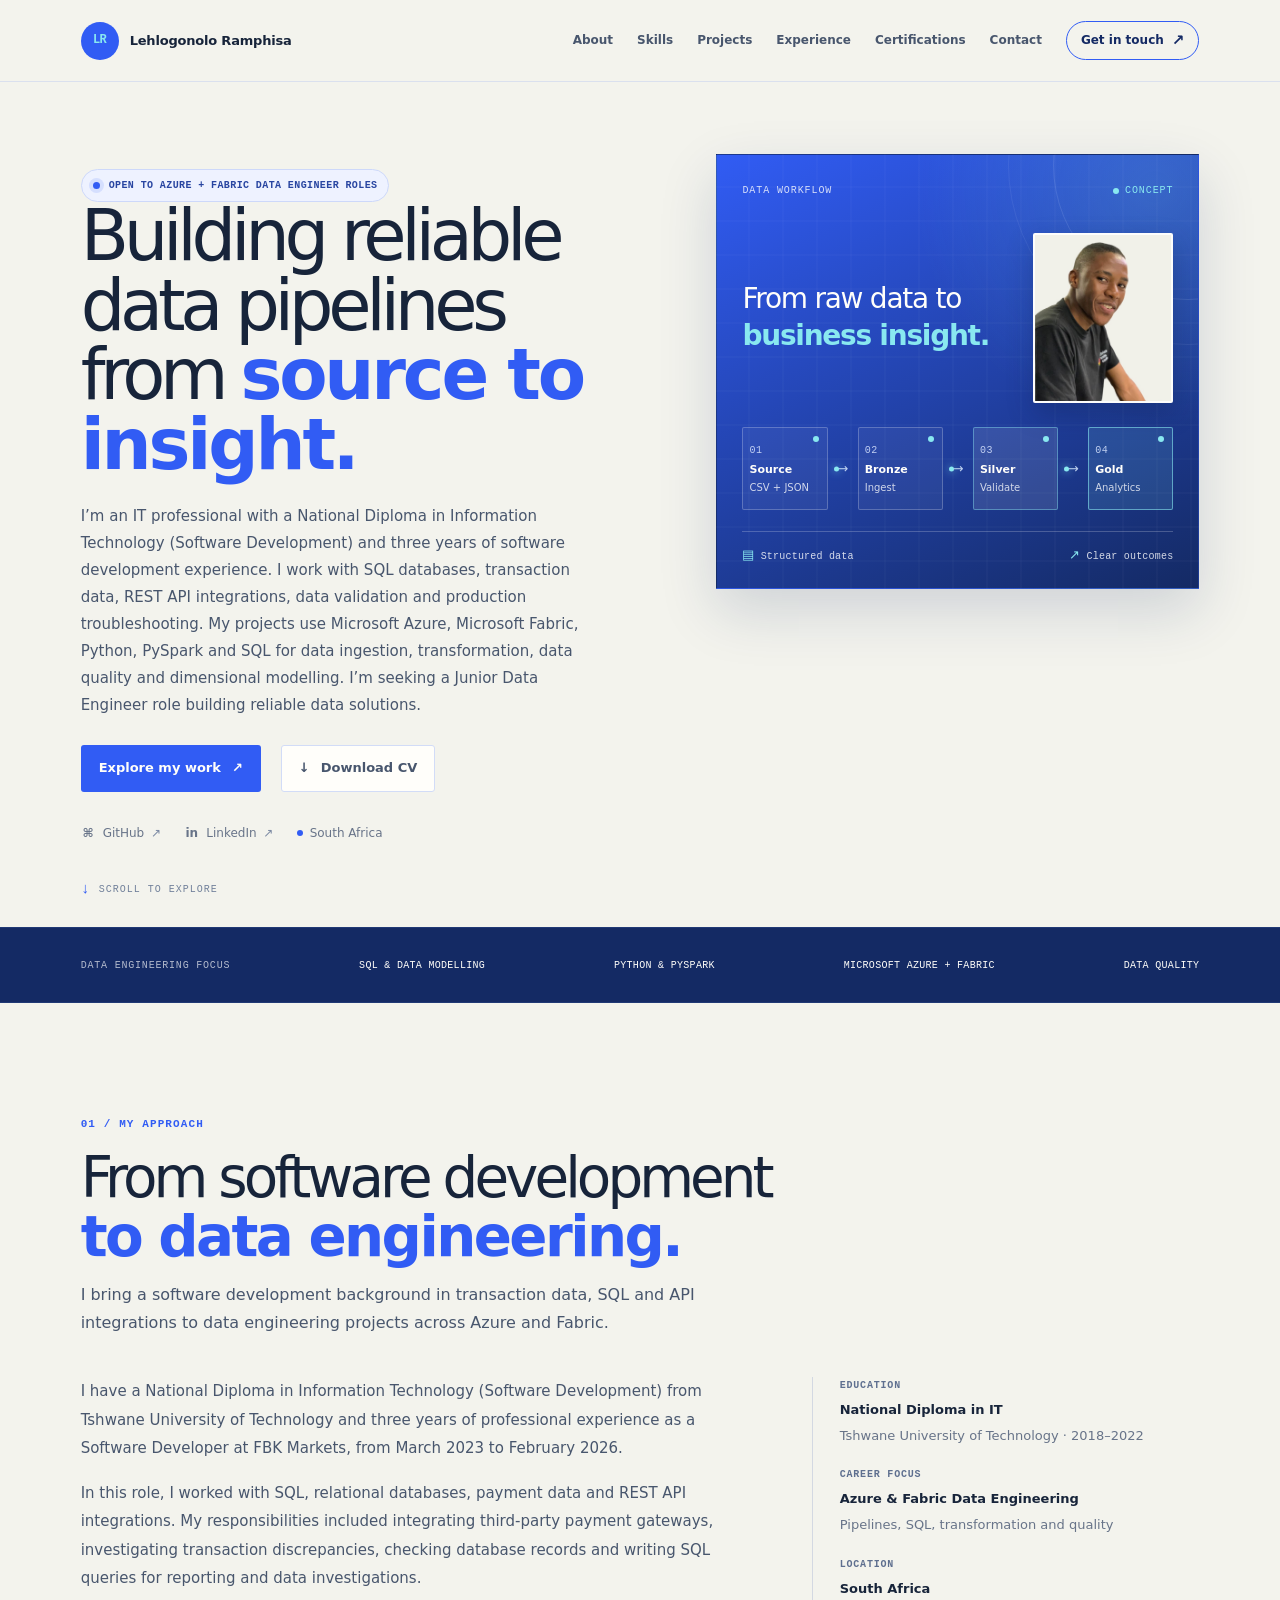
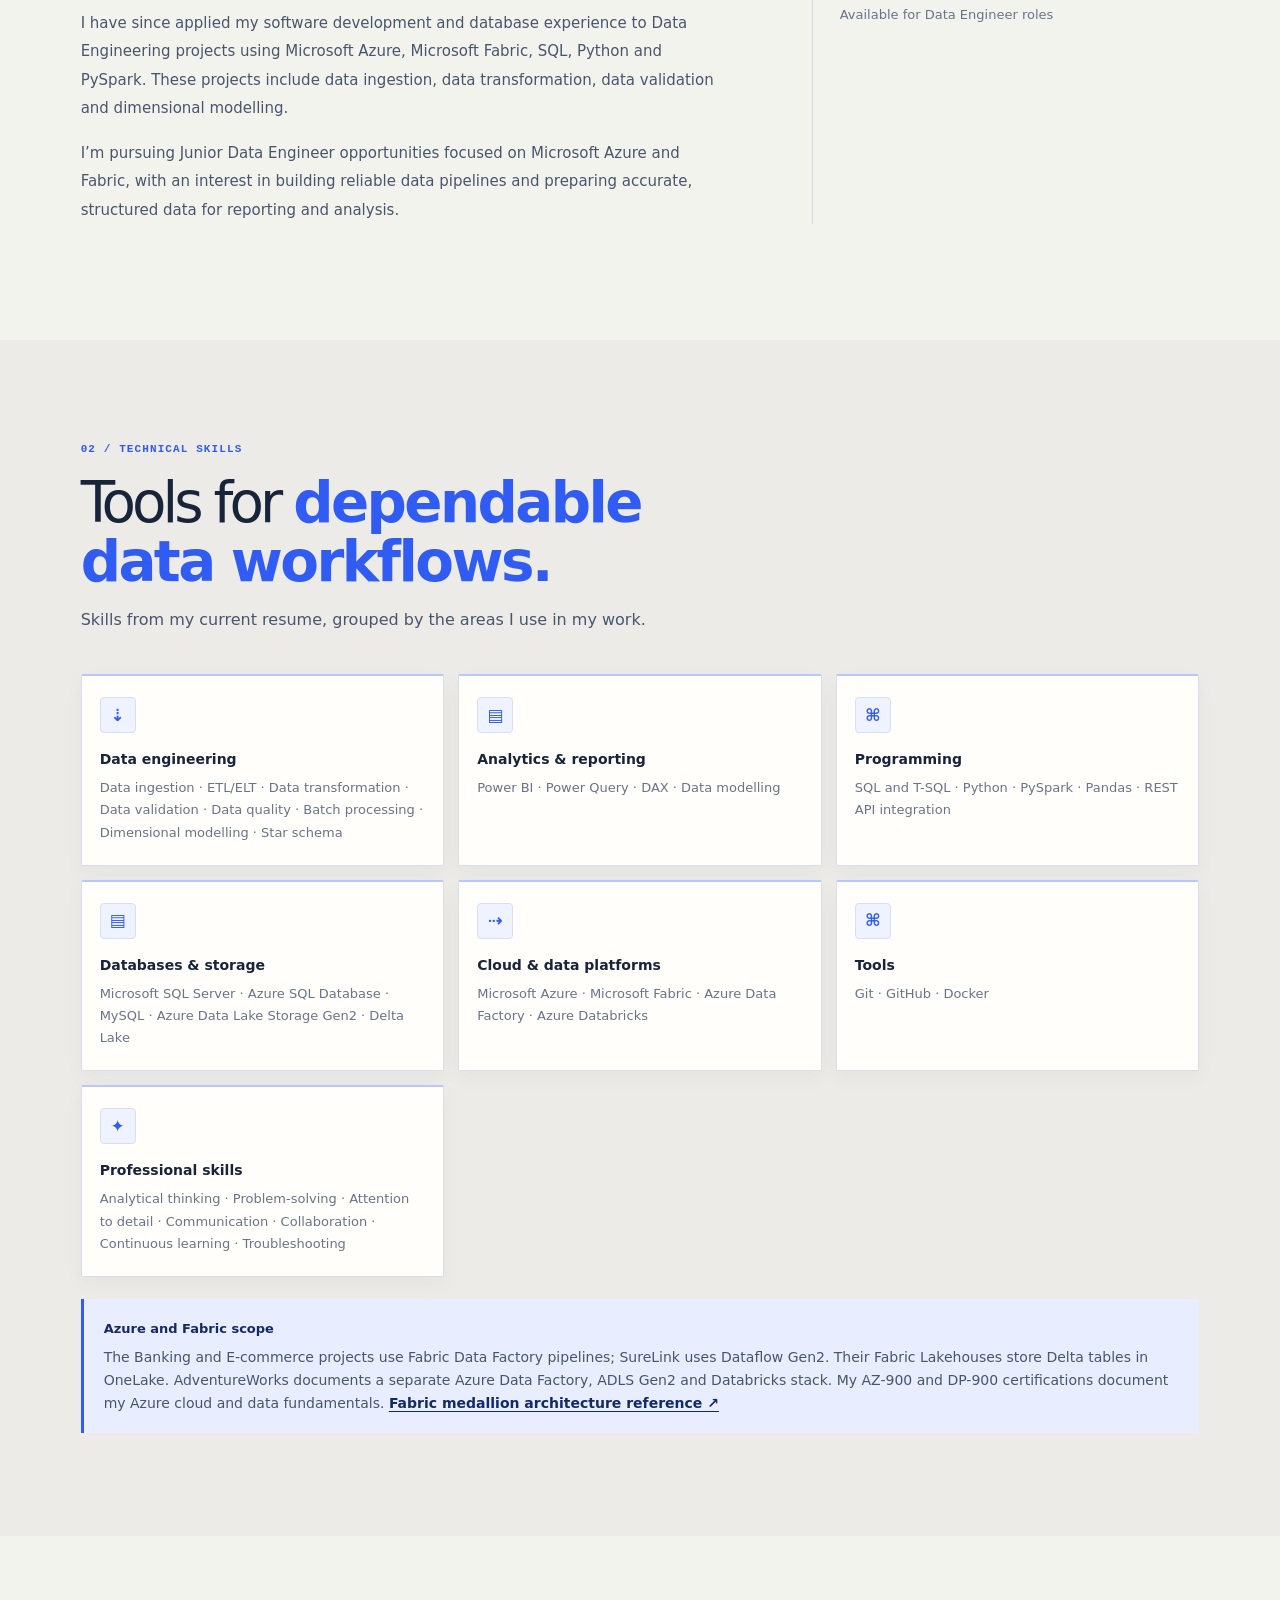
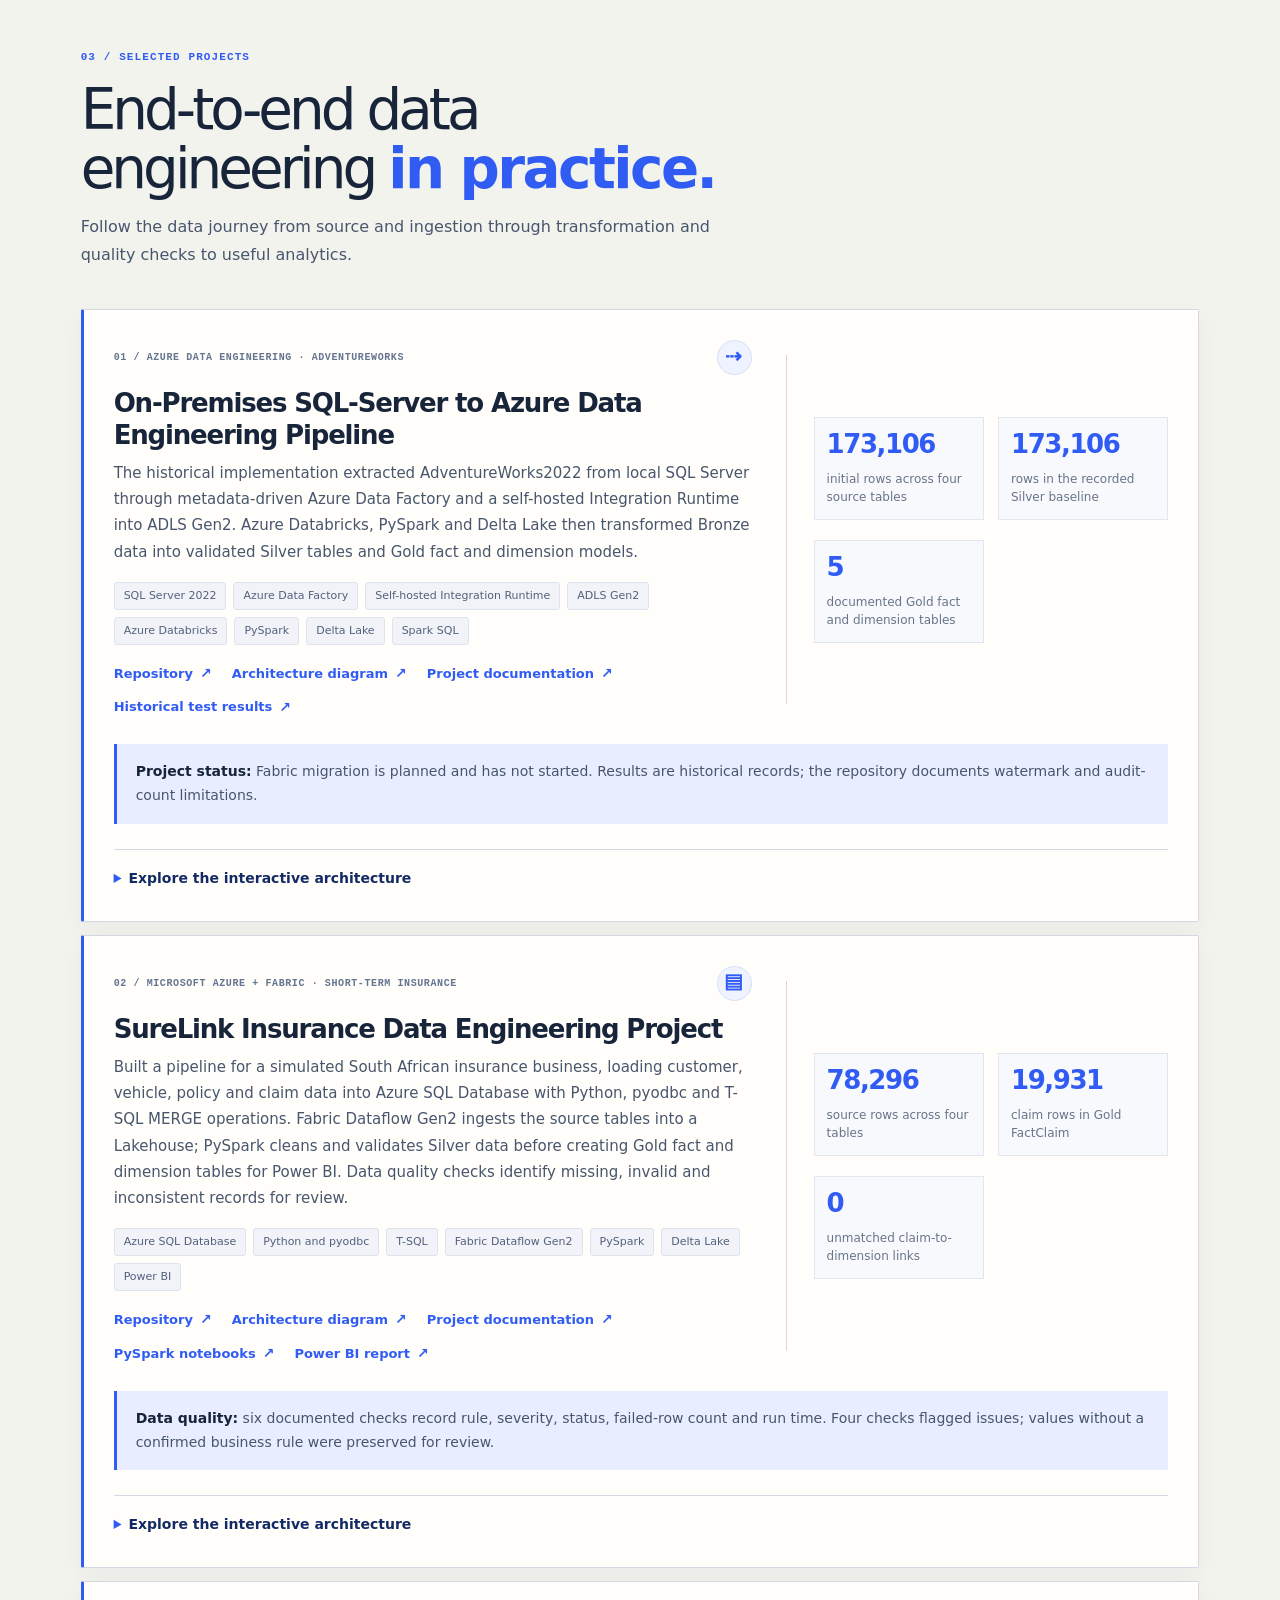
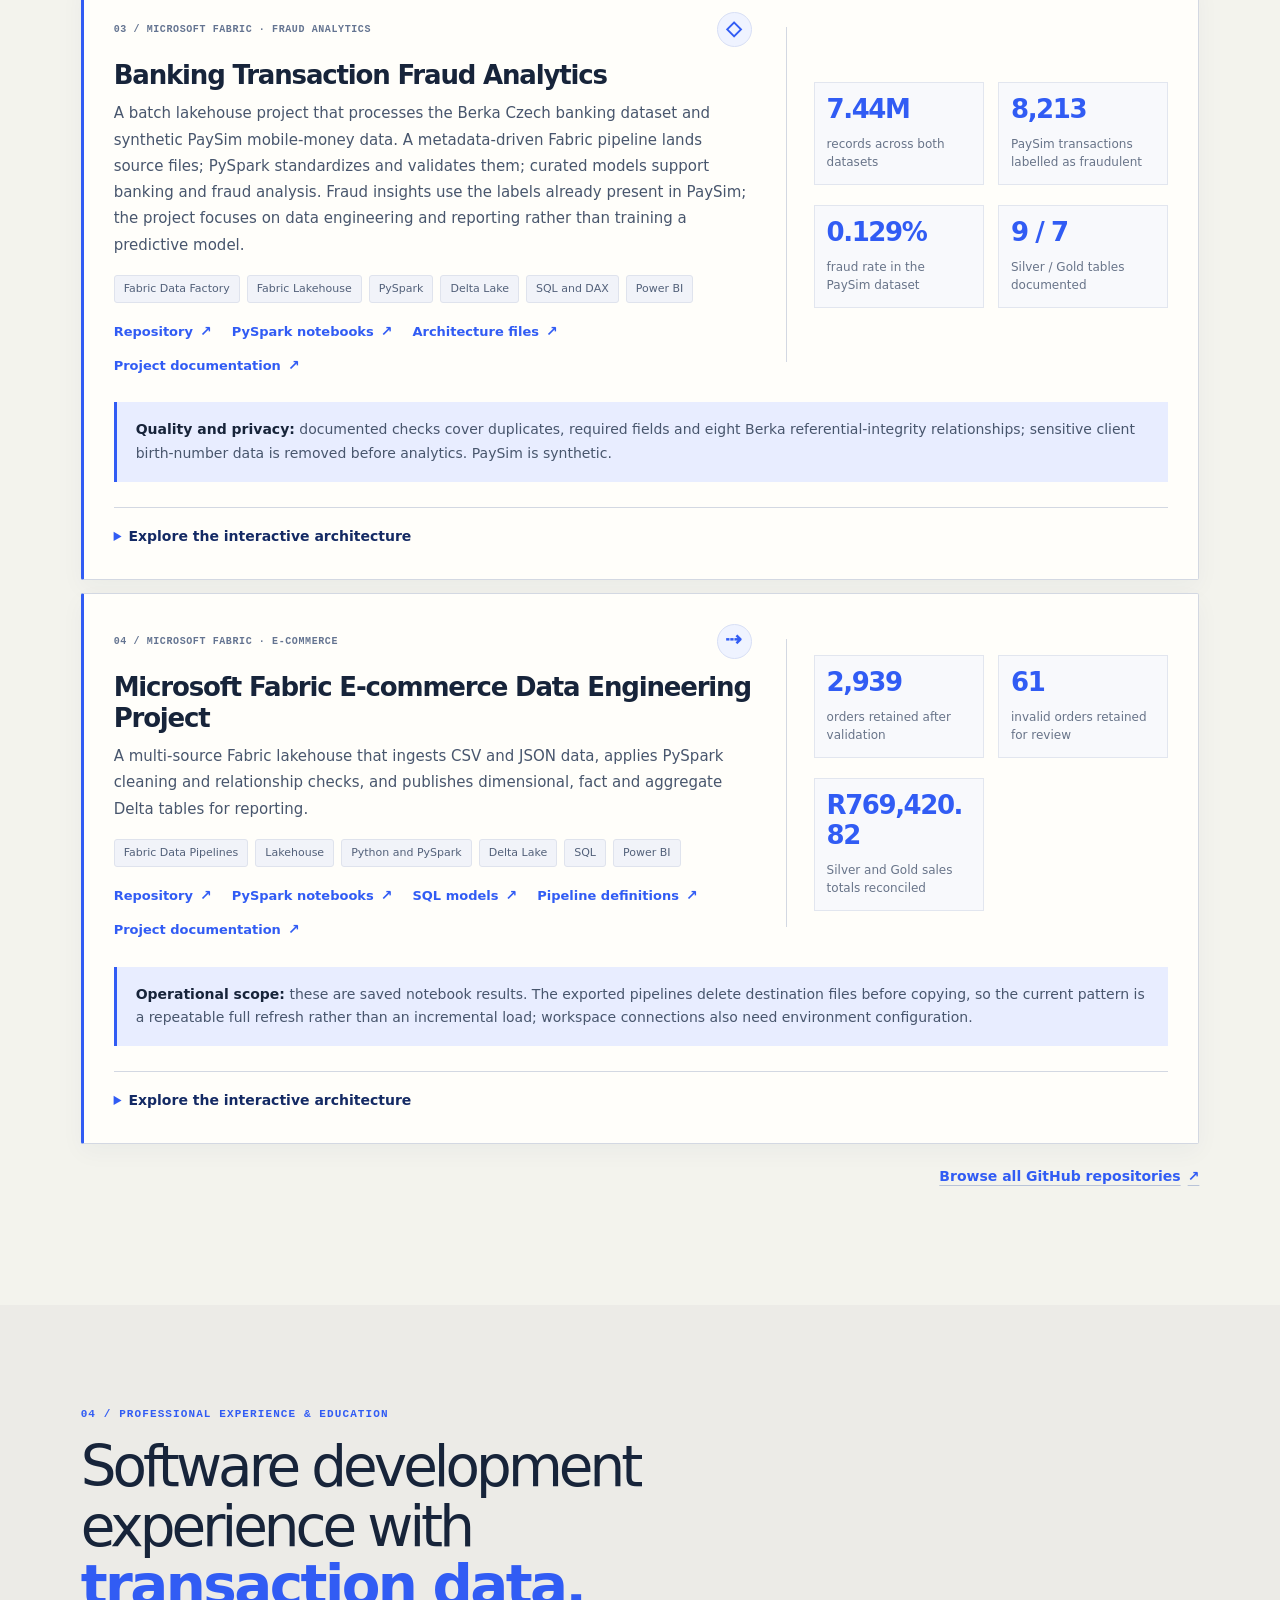
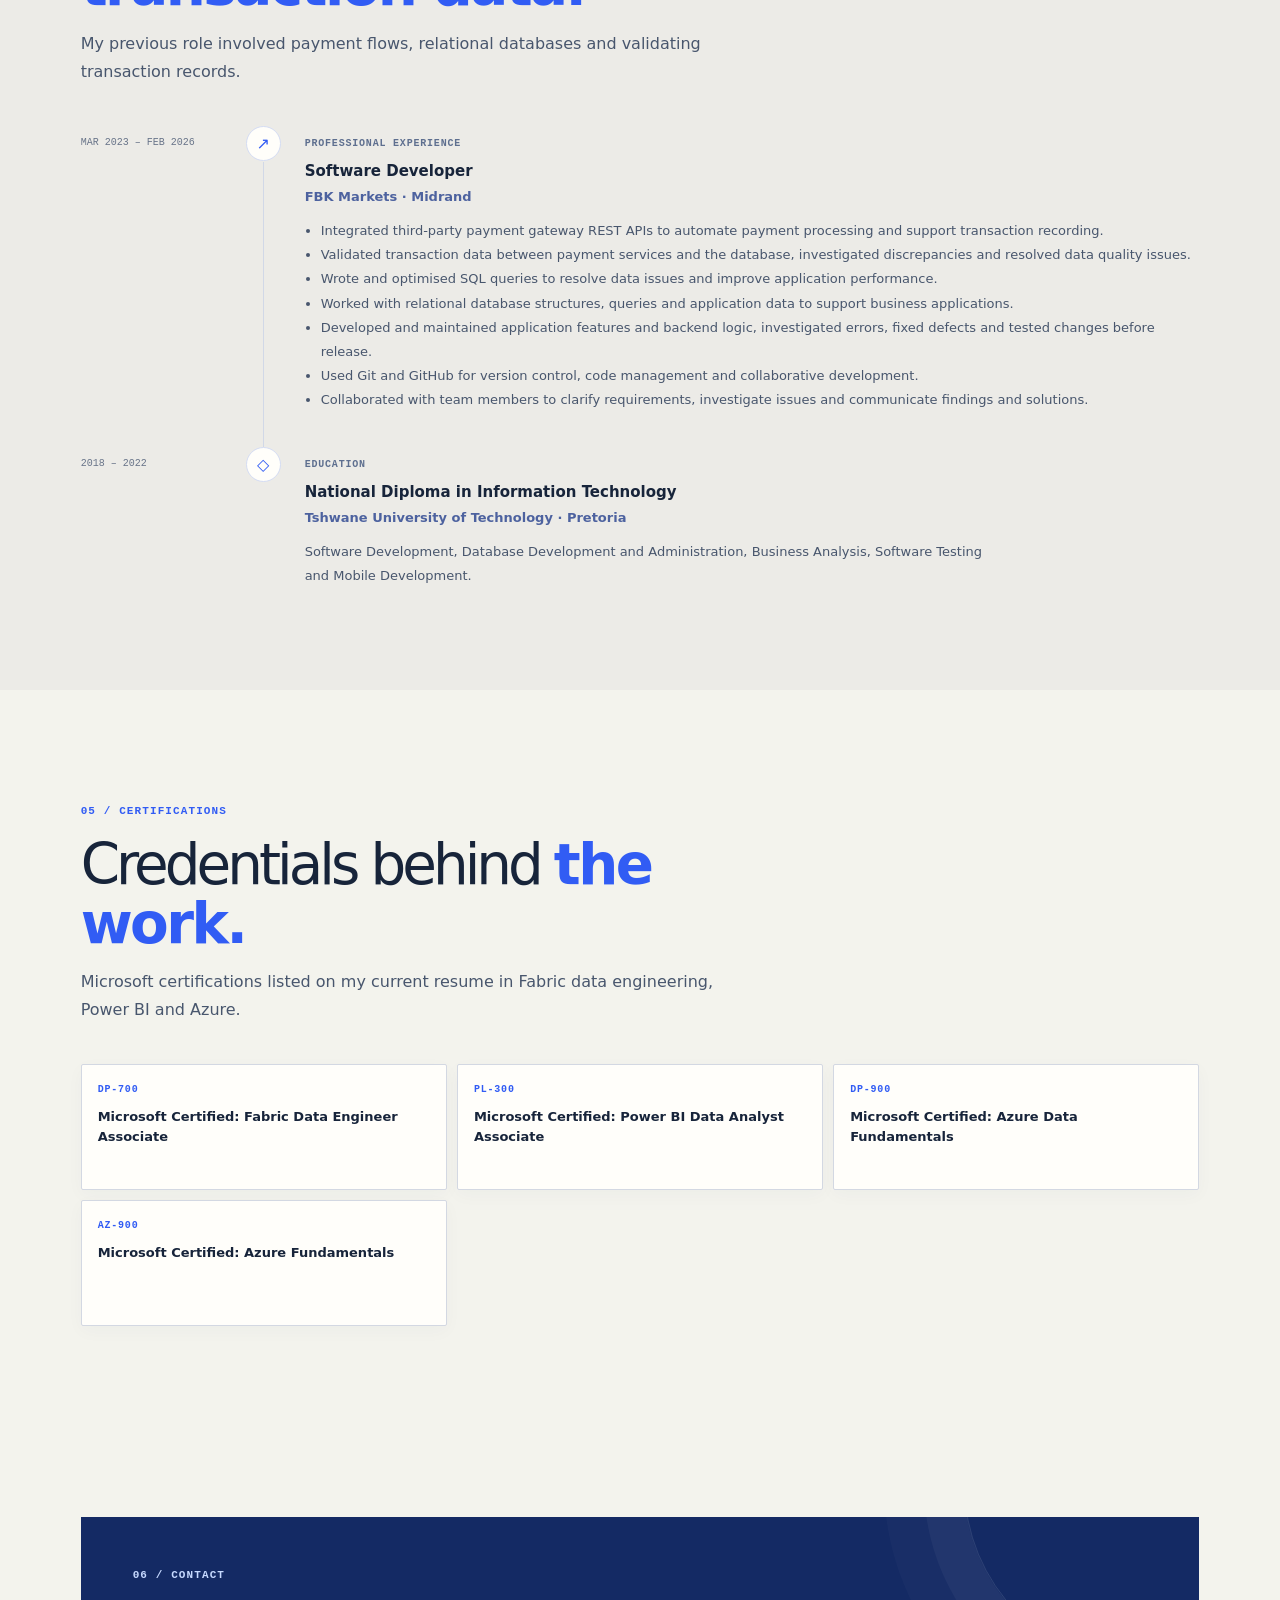
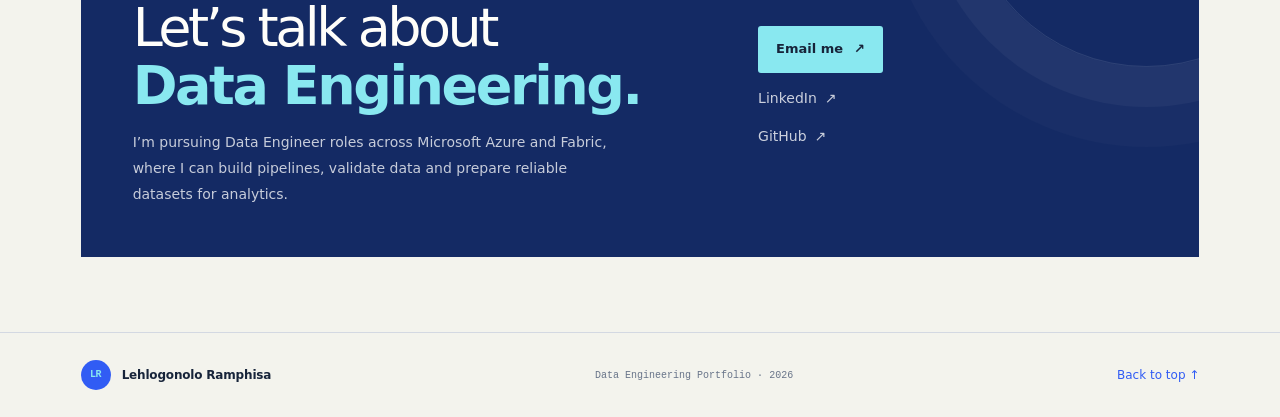
==== commit 2370c9f1: "Sync updated portfolio About copy" ====
--- a/Developer Portfolio.html
+++ b/Developer Portfolio.html
@@ -132,13 +132,14 @@
           <div class="section-heading">
             <p class="eyebrow">01 / MY APPROACH</p>
             <h2 id="about-title">From software development <em>to data engineering.</em></h2>
-            <p class="section-intro">My software development experience gave me a foundation in transaction data, SQL, APIs and database troubleshooting. I now apply that foundation to data pipelines and analytics projects.</p>
+            <p class="section-intro">I bring a software development background in transaction data, SQL and API integrations to data engineering projects across Azure and Fabric.</p>
           </div>
           <div class="about-grid">
             <div class="about-copy">
-              <p>I hold a National Diploma in Information Technology from Tshwane University of Technology. In my previous role at FBK Markets (March 2023–February 2026), I worked with payment data, SQL, relational databases and third-party integrations.</p>
-              <p>That work sharpened my attention to transaction accuracy, reconciliation and the impact of upstream data issues. I apply those lessons in portfolio projects that ingest source files, preserve raw data, validate transformations and publish modeled outputs.</p>
-              <p>I’m pursuing entry-level Data Engineer roles across Microsoft Azure and Fabric, focused on reliable batch pipelines, data quality and analytics-ready datasets.</p>
+              <p>I have a National Diploma in Information Technology (Software Development) from Tshwane University of Technology and three years of professional experience as a Software Developer at FBK Markets, from March 2023 to February 2026.</p>
+              <p>In this role, I worked with SQL, relational databases, payment data and REST API integrations. My responsibilities included integrating third-party payment gateways, investigating transaction discrepancies, checking database records and writing SQL queries for reporting and data investigations.</p>
+              <p>I have since applied my software development and database experience to Data Engineering projects using Microsoft Azure, Microsoft Fabric, SQL, Python and PySpark. These projects include data ingestion, data transformation, data validation and dimensional modelling.</p>
+              <p>I’m pursuing Junior Data Engineer opportunities focused on Microsoft Azure and Fabric, with an interest in building reliable data pipelines and preparing accurate, structured data for reporting and analysis.</p>
             </div>
             <aside class="about-aside" aria-label="Profile summary">
               <div class="aside-item"><span>EDUCATION</span><strong>National Diploma in IT</strong><small>Tshwane University of Technology · 2018–2022</small></div>
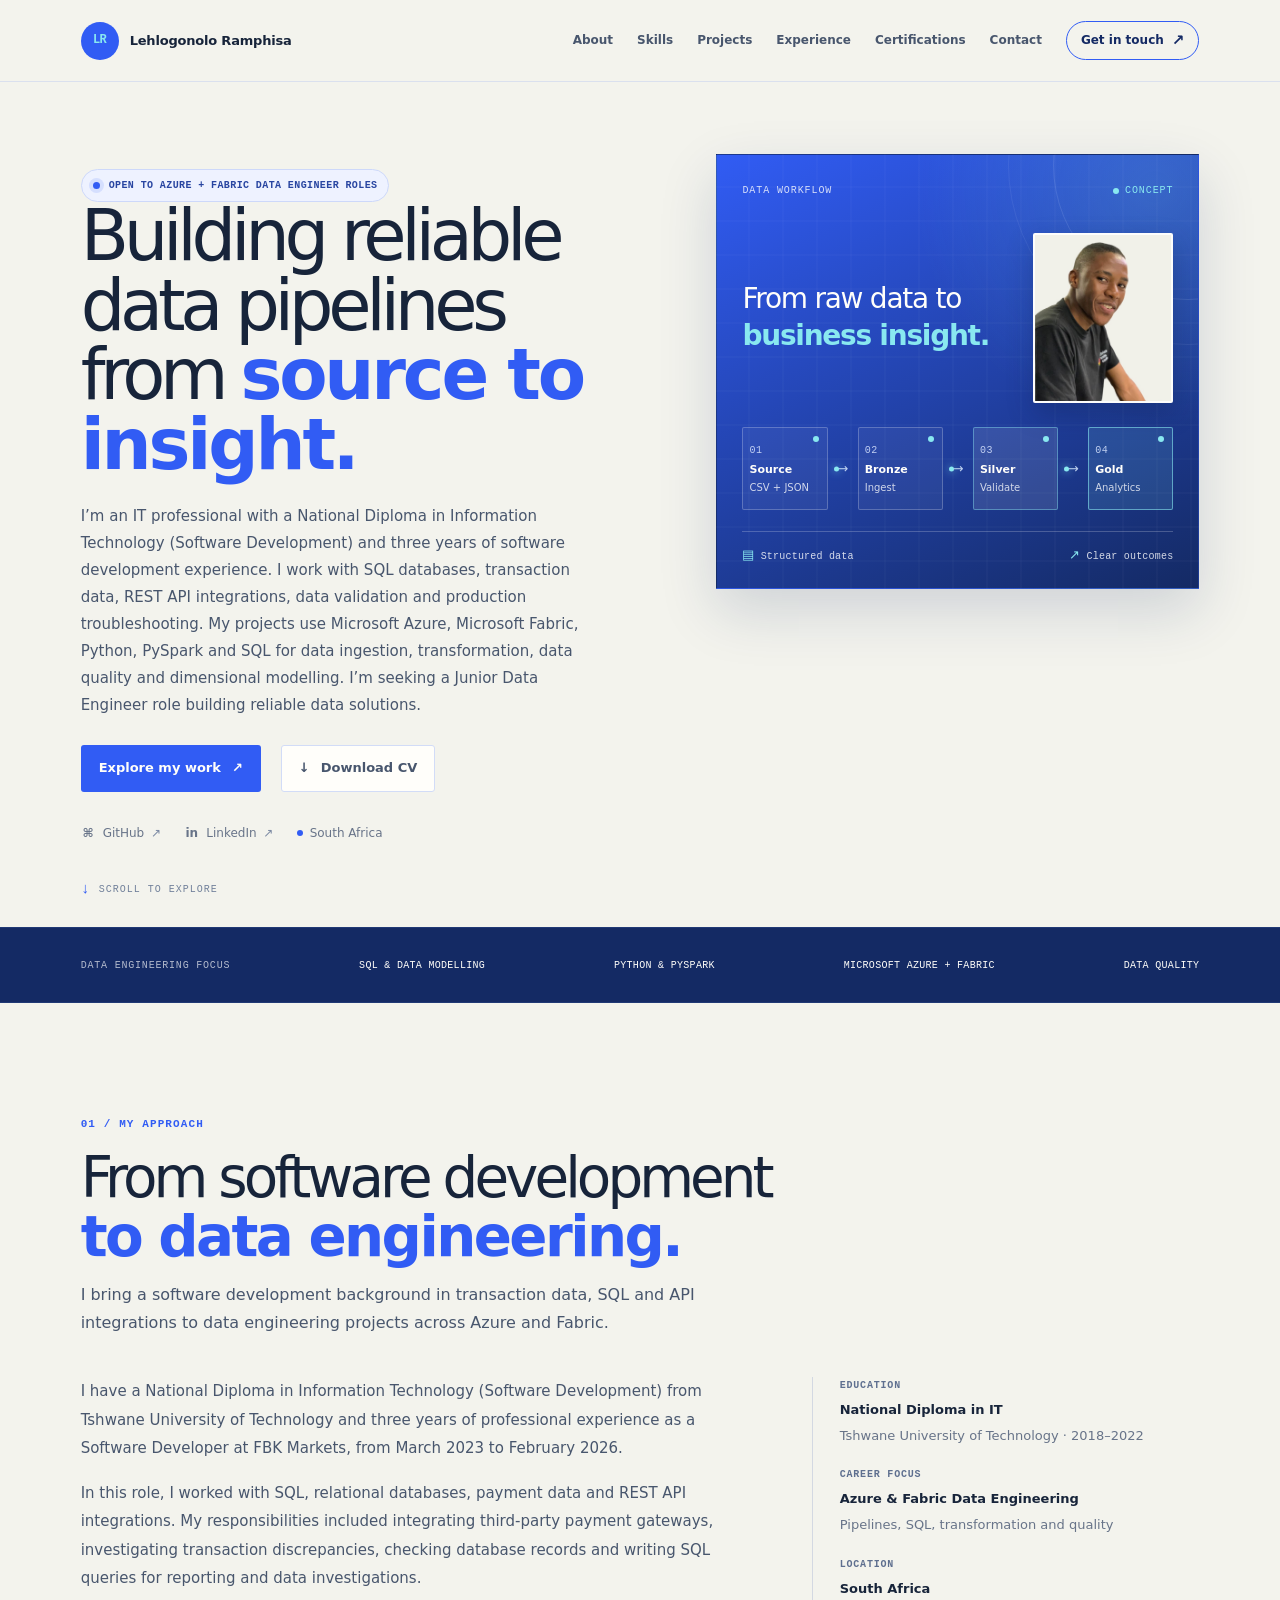
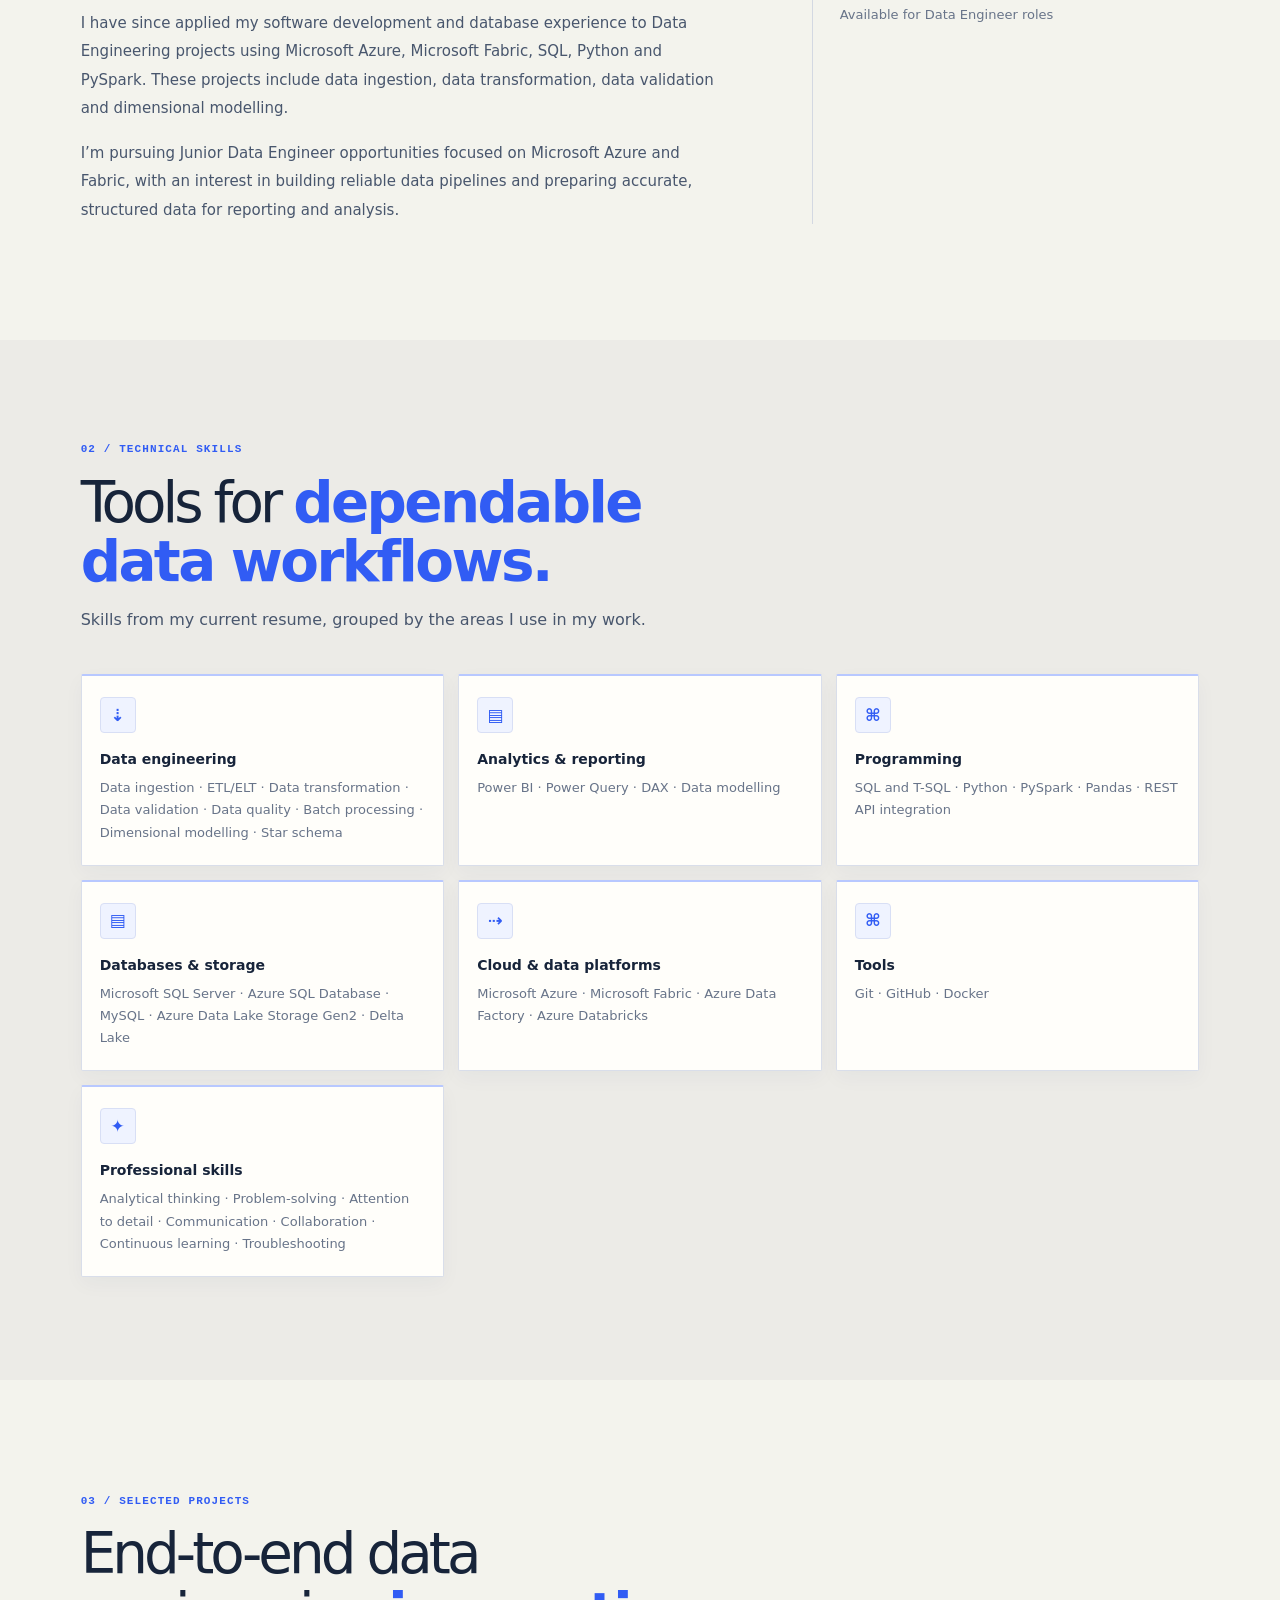
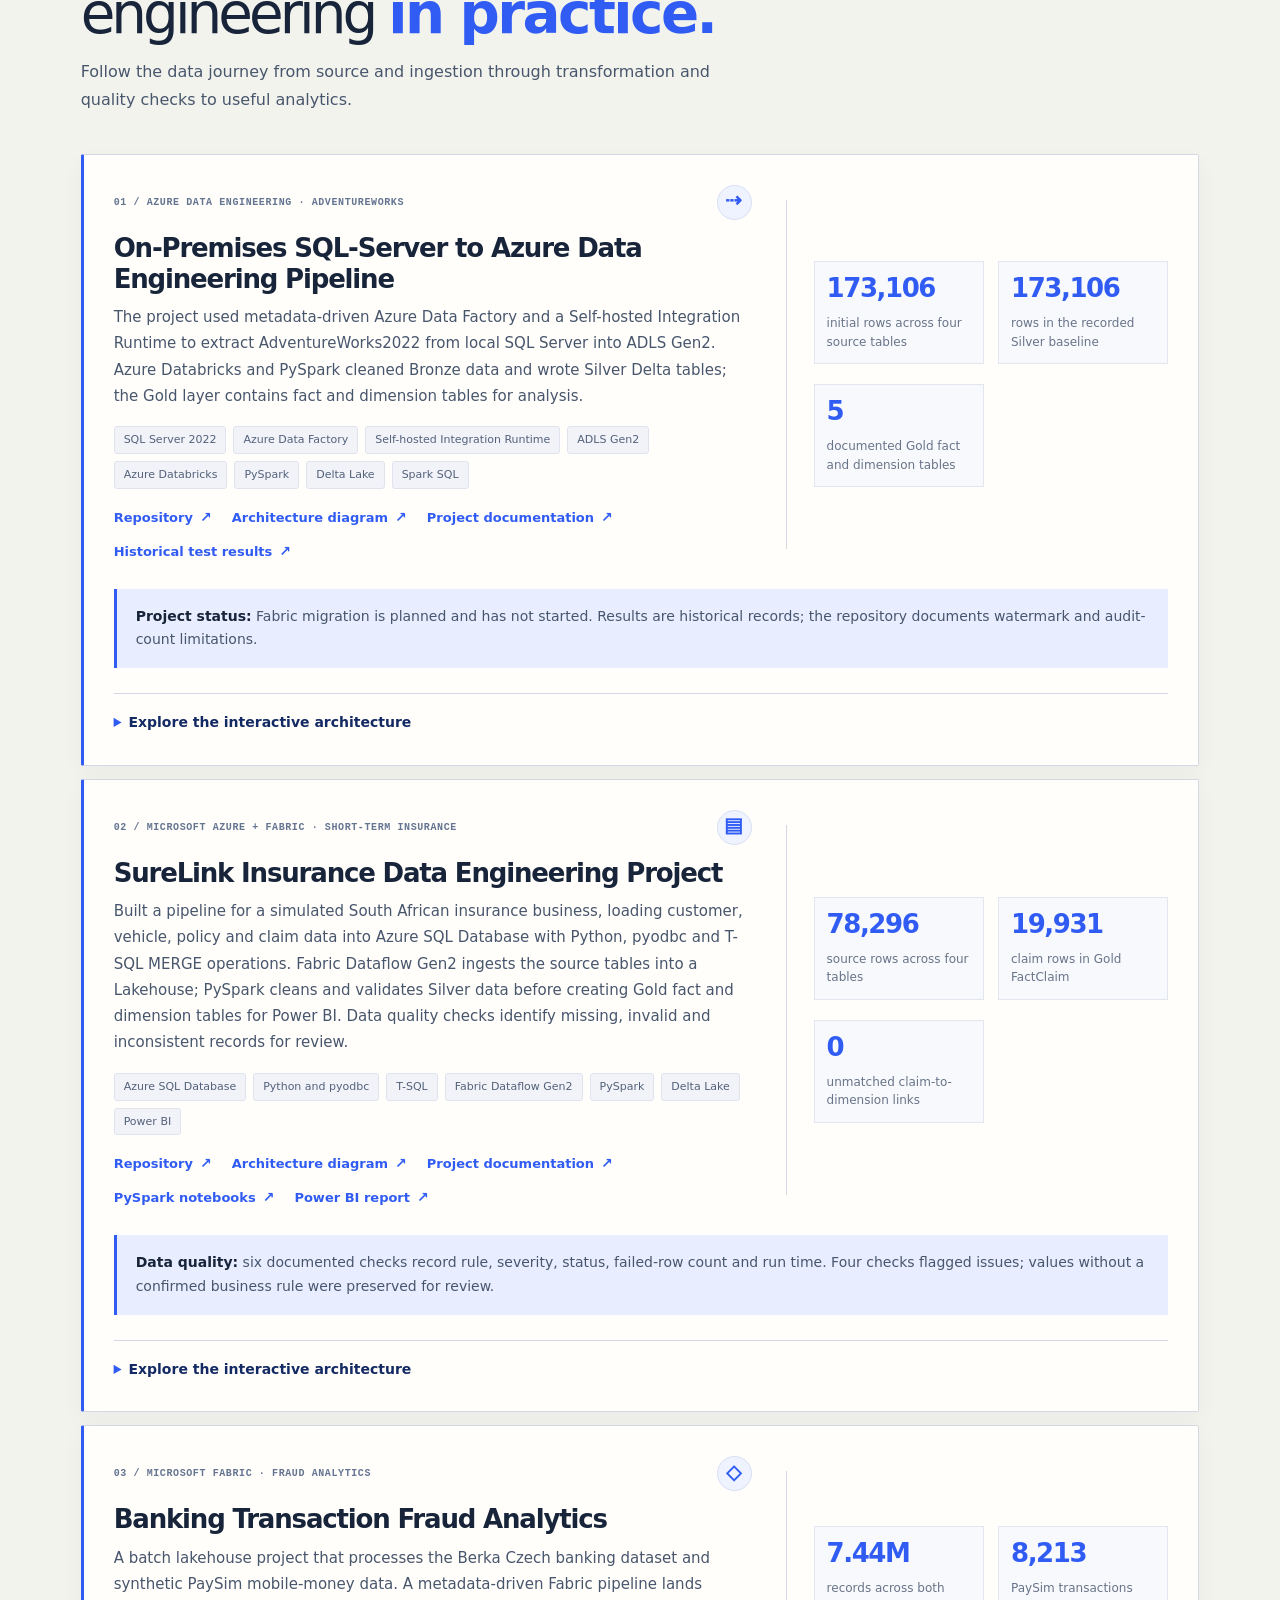
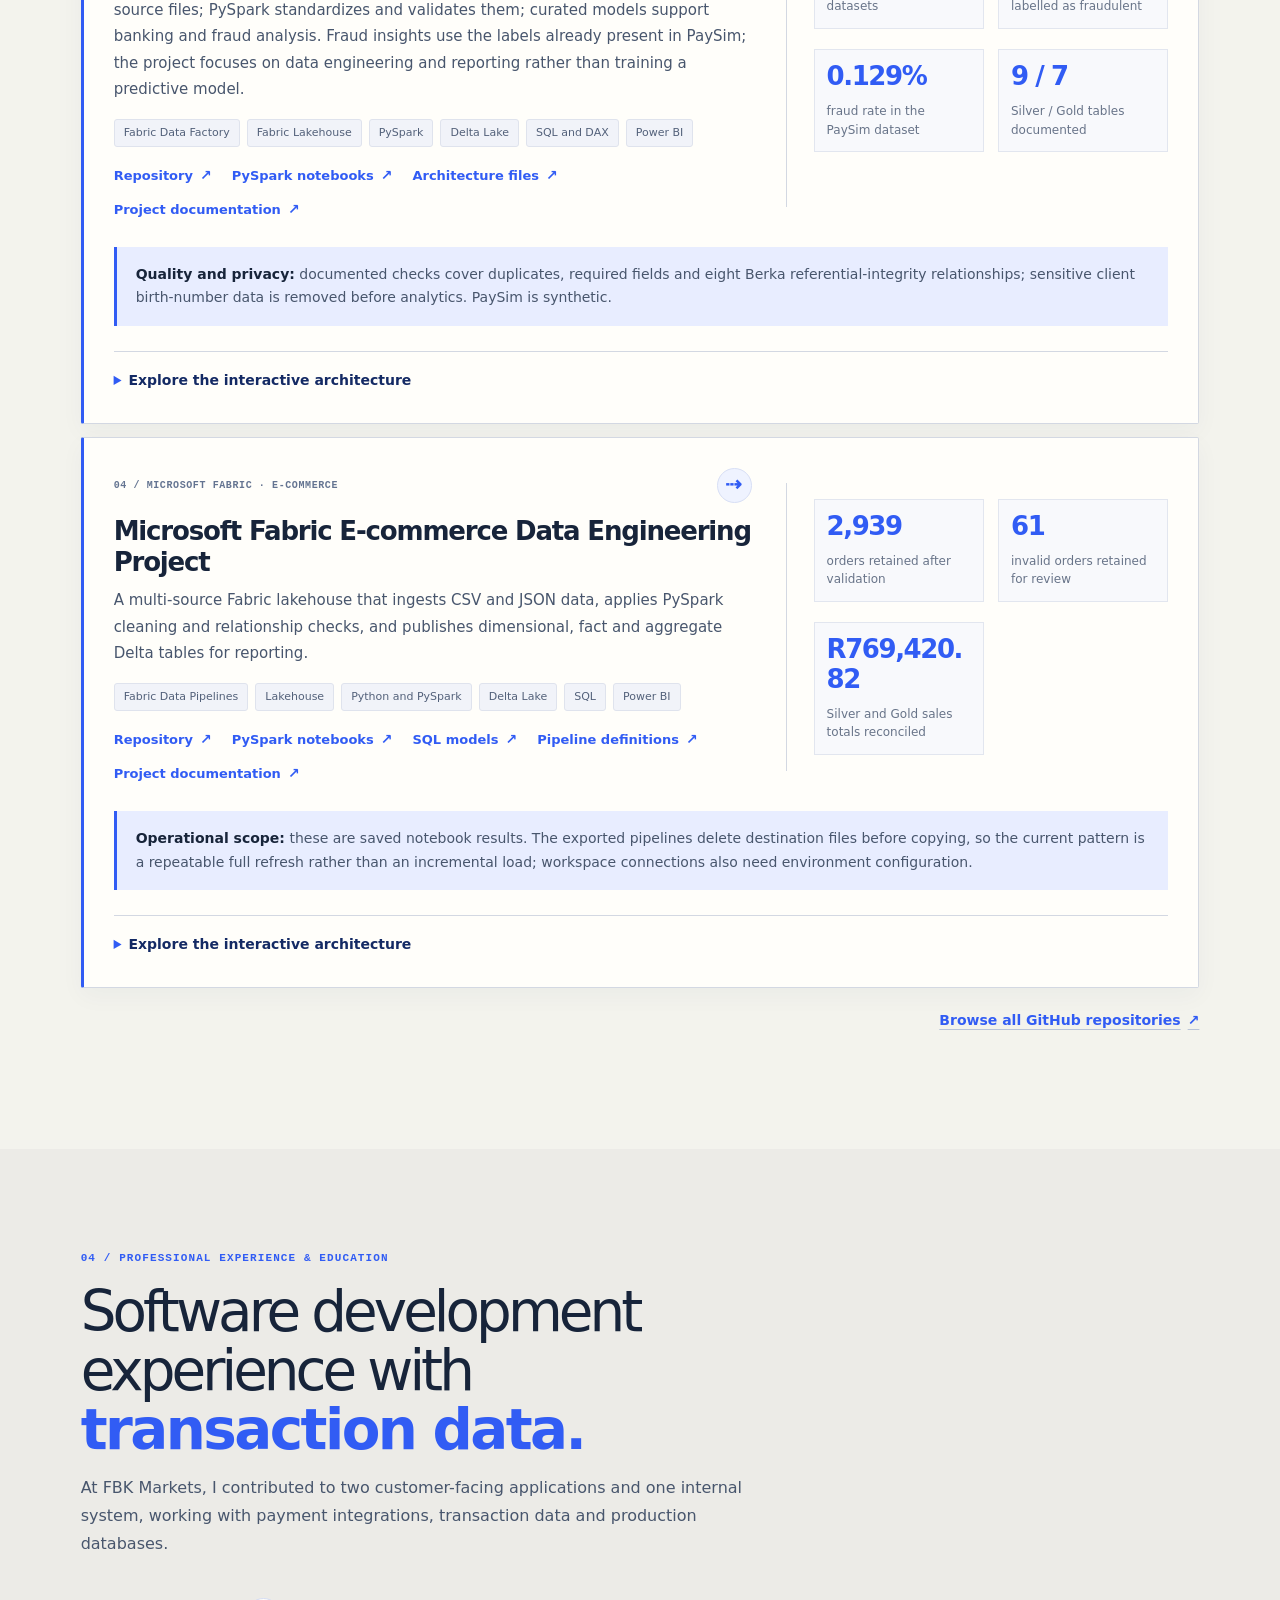
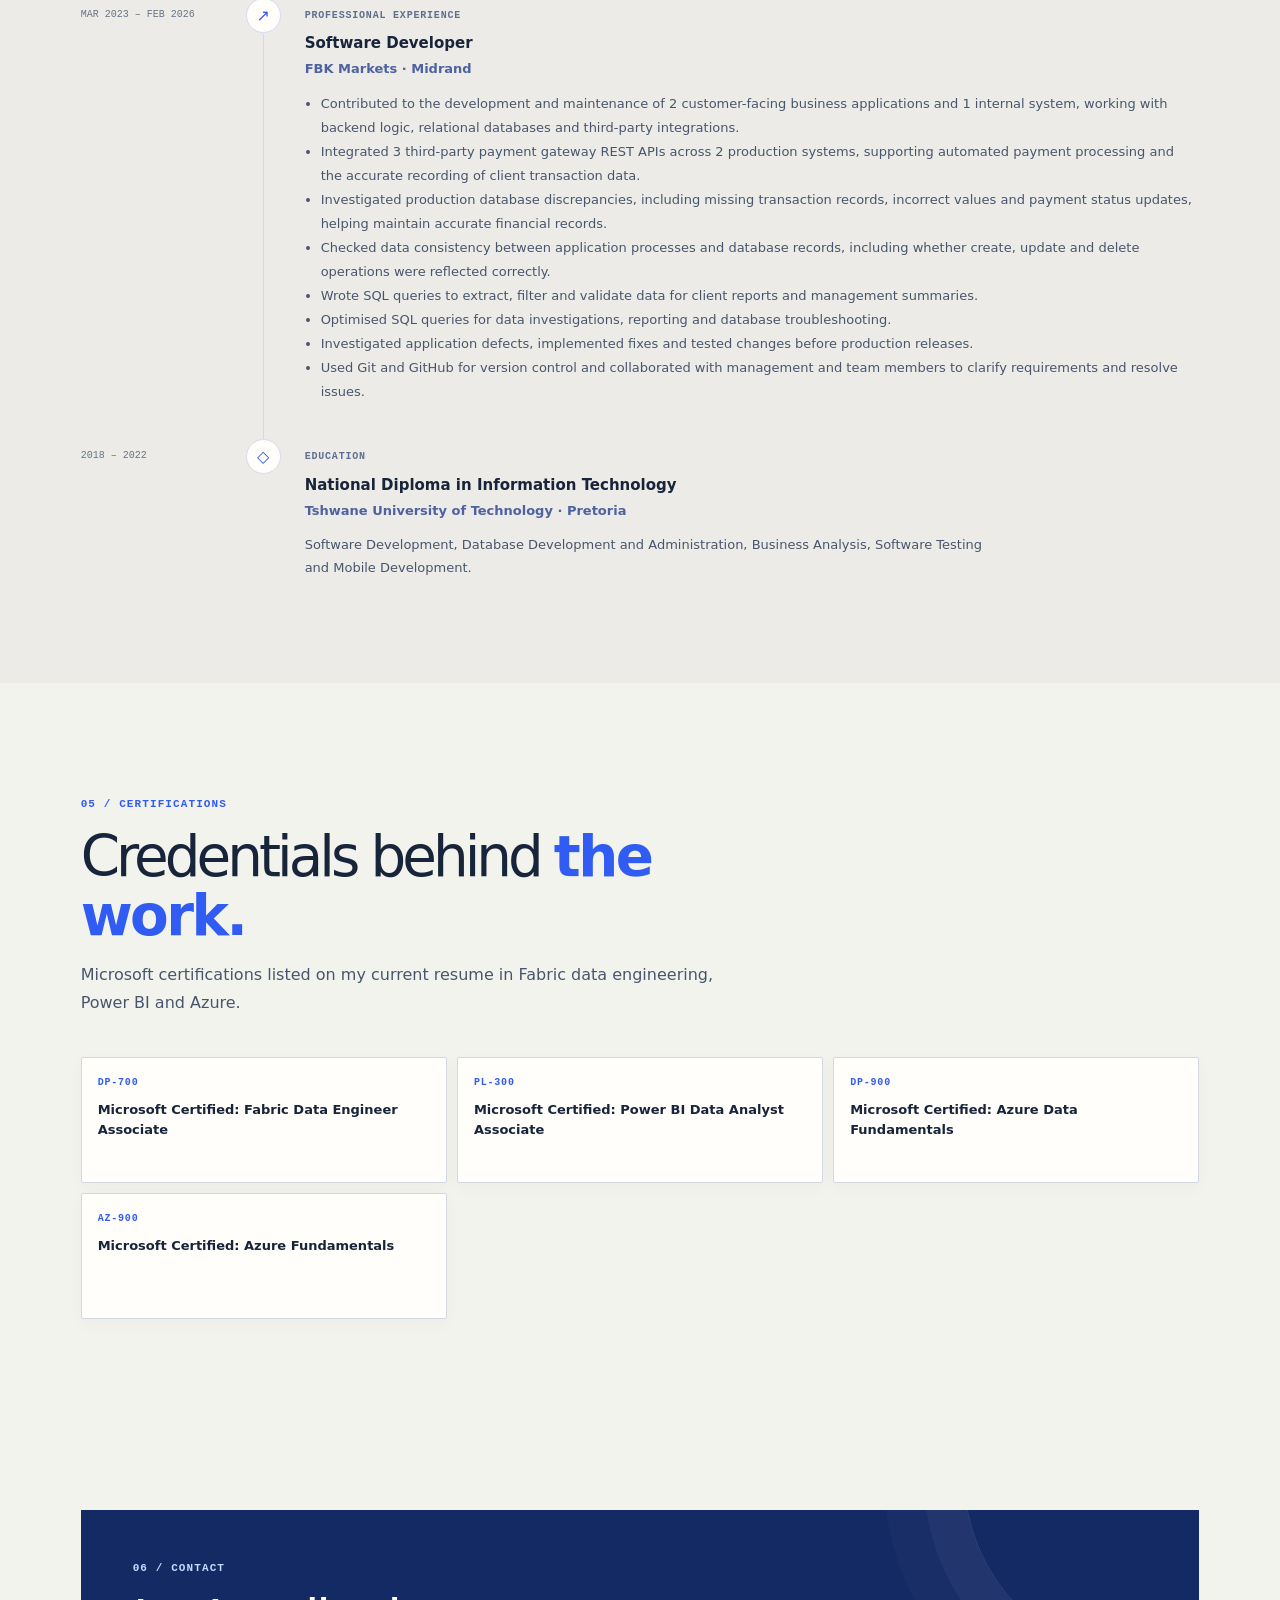
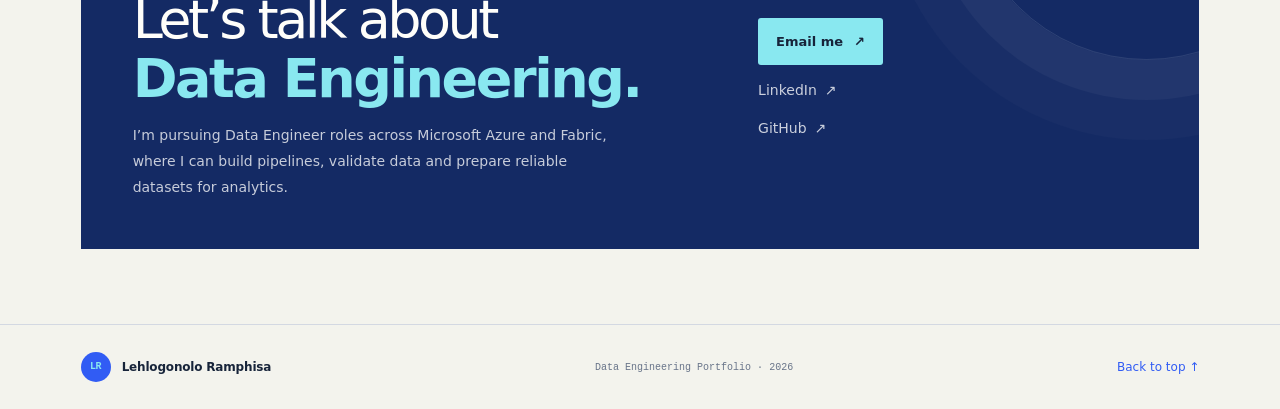
==== commit 98c47f76: "Sync experience and Azure project copy" ====
--- a/Developer Portfolio.html
+++ b/Developer Portfolio.html
@@ -165,7 +165,6 @@
               <article class="skill-card"><div class="skill-icon" aria-hidden="true">⌘</div><h3>Tools</h3><p>Git · GitHub · Docker</p></article>
               <article class="skill-card"><div class="skill-icon" aria-hidden="true">✦</div><h3>Professional skills</h3><p>Analytical thinking · Problem-solving · Attention to detail · Communication · Collaboration · Continuous learning · Troubleshooting</p></article>
             </div>
-            <aside class="platform-note"><strong>Azure and Fabric scope</strong><p>The Banking and E-commerce projects use Fabric Data Factory pipelines; SureLink uses Dataflow Gen2. Their Fabric Lakehouses store Delta tables in OneLake. AdventureWorks documents a separate Azure Data Factory, ADLS Gen2 and Databricks stack. My AZ-900 and DP-900 certifications document my Azure cloud and data fundamentals. <a href="https://learn.microsoft.com/en-us/fabric/onelake/onelake-medallion-lakehouse-architecture" target="_blank" rel="noopener noreferrer">Fabric medallion architecture reference ↗</a></p></aside>
           </div>
         </section>
 
@@ -180,7 +179,7 @@
               <div class="project-main">
                 <div class="project-meta"><span>01 / AZURE DATA ENGINEERING · ADVENTUREWORKS</span><span class="project-icon" aria-hidden="true">⇢</span></div>
                 <h3 id="adventureworks-project-title">On-Premises SQL-Server to Azure Data Engineering Pipeline</h3>
-                <p class="project-summary">The historical implementation extracted AdventureWorks2022 from local SQL Server through metadata-driven Azure Data Factory and a self-hosted Integration Runtime into ADLS Gen2. Azure Databricks, PySpark and Delta Lake then transformed Bronze data into validated Silver tables and Gold fact and dimension models.</p>
+                <p class="project-summary">The project used metadata-driven Azure Data Factory and a Self-hosted Integration Runtime to extract AdventureWorks2022 from local SQL Server into ADLS Gen2. Azure Databricks and PySpark cleaned Bronze data and wrote Silver Delta tables; the Gold layer contains fact and dimension tables for analysis.</p>
                 <ul class="tag-list" aria-label="Technologies used"><li>SQL Server 2022</li><li>Azure Data Factory</li><li>Self-hosted Integration Runtime</li><li>ADLS Gen2</li><li>Azure Databricks</li><li>PySpark</li><li>Delta Lake</li><li>Spark SQL</li></ul>
                 <div class="project-links" aria-label="Project resources">
                   <a class="text-link" href="https://github.com/Lehlogonoloramphisa/Azure_Fabric_Migration_Project" target="_blank" rel="noopener noreferrer">Repository <span aria-hidden="true">↗</span></a>
@@ -328,13 +327,13 @@
             <div class="section-heading">
               <p class="eyebrow">04 / PROFESSIONAL EXPERIENCE &amp; EDUCATION</p>
               <h2 id="experience-title">Software development experience with <em>transaction data.</em></h2>
-              <p class="section-intro">My previous role involved payment flows, relational databases and validating transaction records.</p>
+              <p class="section-intro">At FBK Markets, I contributed to two customer-facing applications and one internal system, working with payment integrations, transaction data and production databases.</p>
             </div>
             <div class="timeline">
               <article class="timeline-entry">
                 <div class="timeline-date">MAR 2023 – FEB 2026</div><div class="timeline-marker" aria-hidden="true">↗</div>
                 <div class="timeline-content"><span class="entry-type">PROFESSIONAL EXPERIENCE</span><h3>Software Developer</h3><h4>FBK Markets · Midrand</h4>
-                  <ul><li>Integrated third-party payment gateway REST APIs to automate payment processing and support transaction recording.</li><li>Validated transaction data between payment services and the database, investigated discrepancies and resolved data quality issues.</li><li>Wrote and optimised SQL queries to resolve data issues and improve application performance.</li><li>Worked with relational database structures, queries and application data to support business applications.</li><li>Developed and maintained application features and backend logic, investigated errors, fixed defects and tested changes before release.</li><li>Used Git and GitHub for version control, code management and collaborative development.</li><li>Collaborated with team members to clarify requirements, investigate issues and communicate findings and solutions.</li></ul>
+                  <ul><li>Contributed to the development and maintenance of 2 customer-facing business applications and 1 internal system, working with backend logic, relational databases and third-party integrations.</li><li>Integrated 3 third-party payment gateway REST APIs across 2 production systems, supporting automated payment processing and the accurate recording of client transaction data.</li><li>Investigated production database discrepancies, including missing transaction records, incorrect values and payment status updates, helping maintain accurate financial records.</li><li>Checked data consistency between application processes and database records, including whether create, update and delete operations were reflected correctly.</li><li>Wrote SQL queries to extract, filter and validate data for client reports and management summaries.</li><li>Optimised SQL queries for data investigations, reporting and database troubleshooting.</li><li>Investigated application defects, implemented fixes and tested changes before production releases.</li><li>Used Git and GitHub for version control and collaborated with management and team members to clarify requirements and resolve issues.</li></ul>
                 </div>
               </article>
               <article class="timeline-entry">
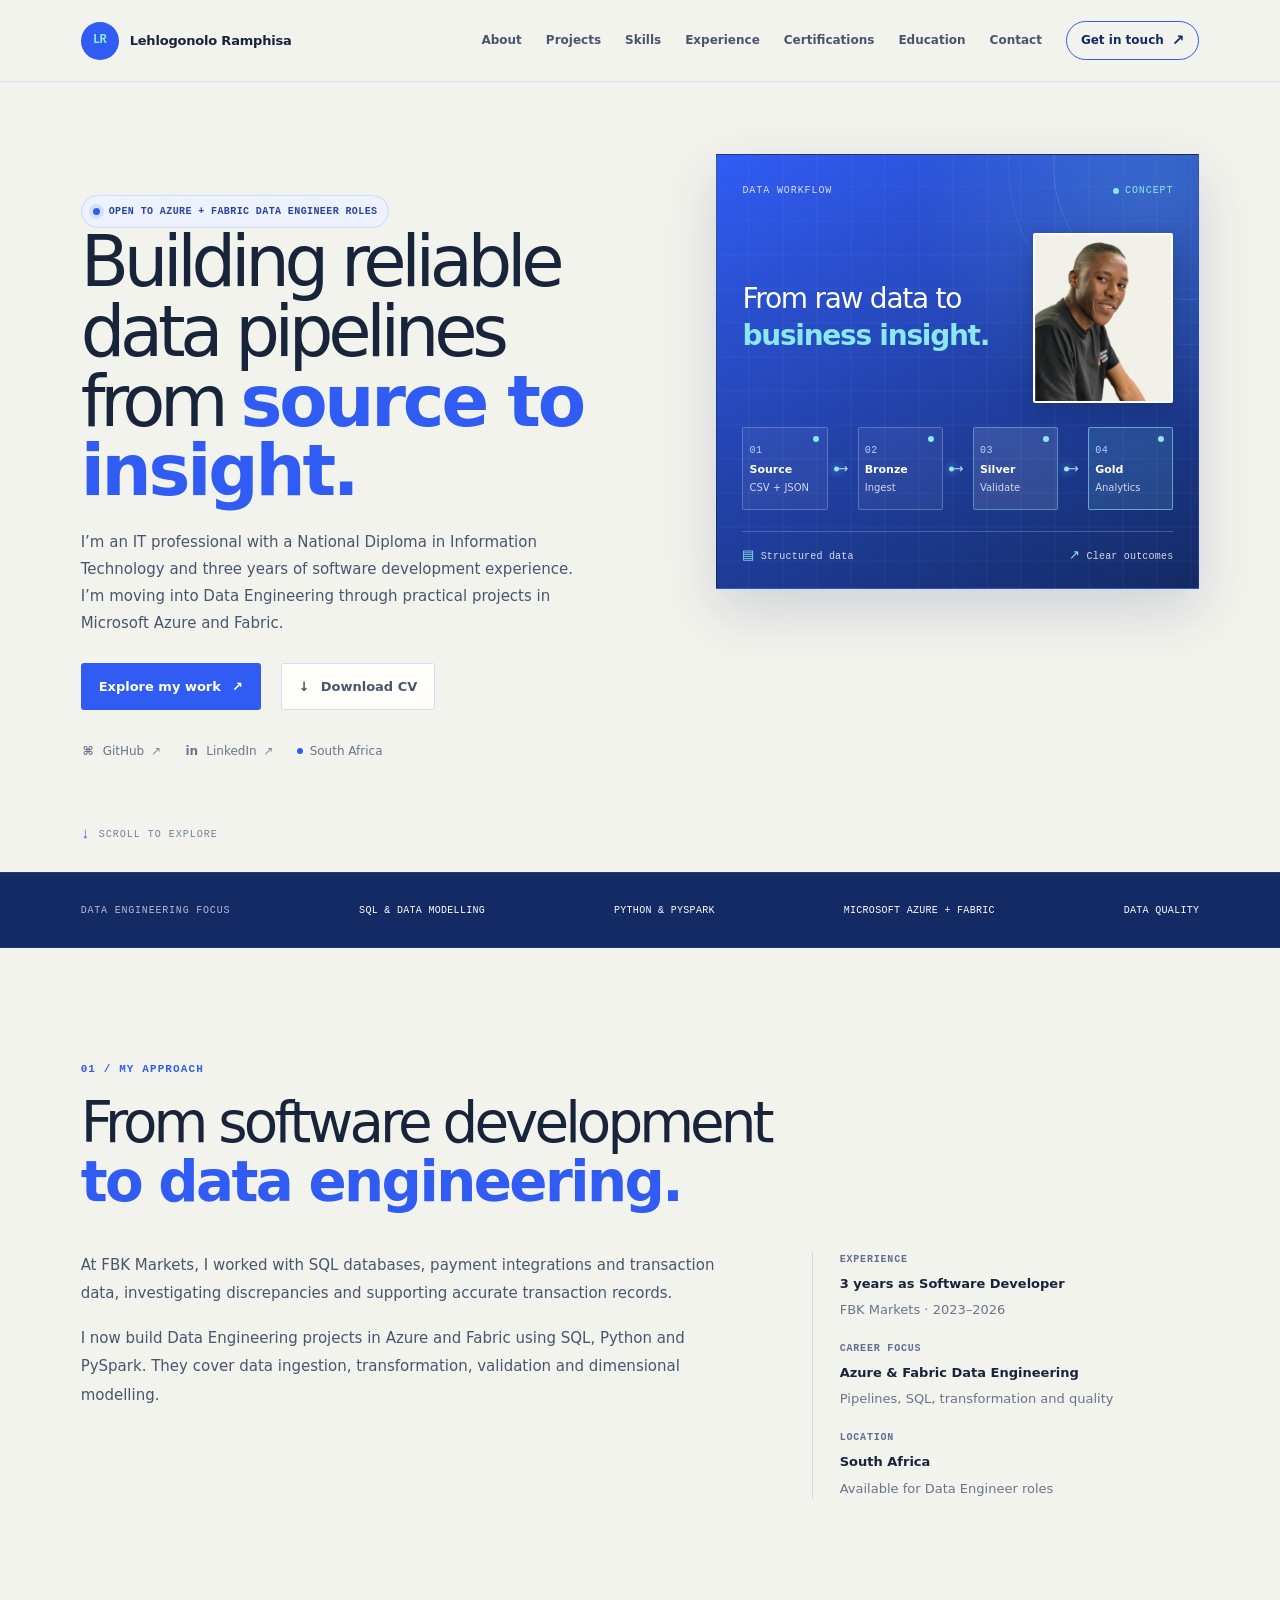
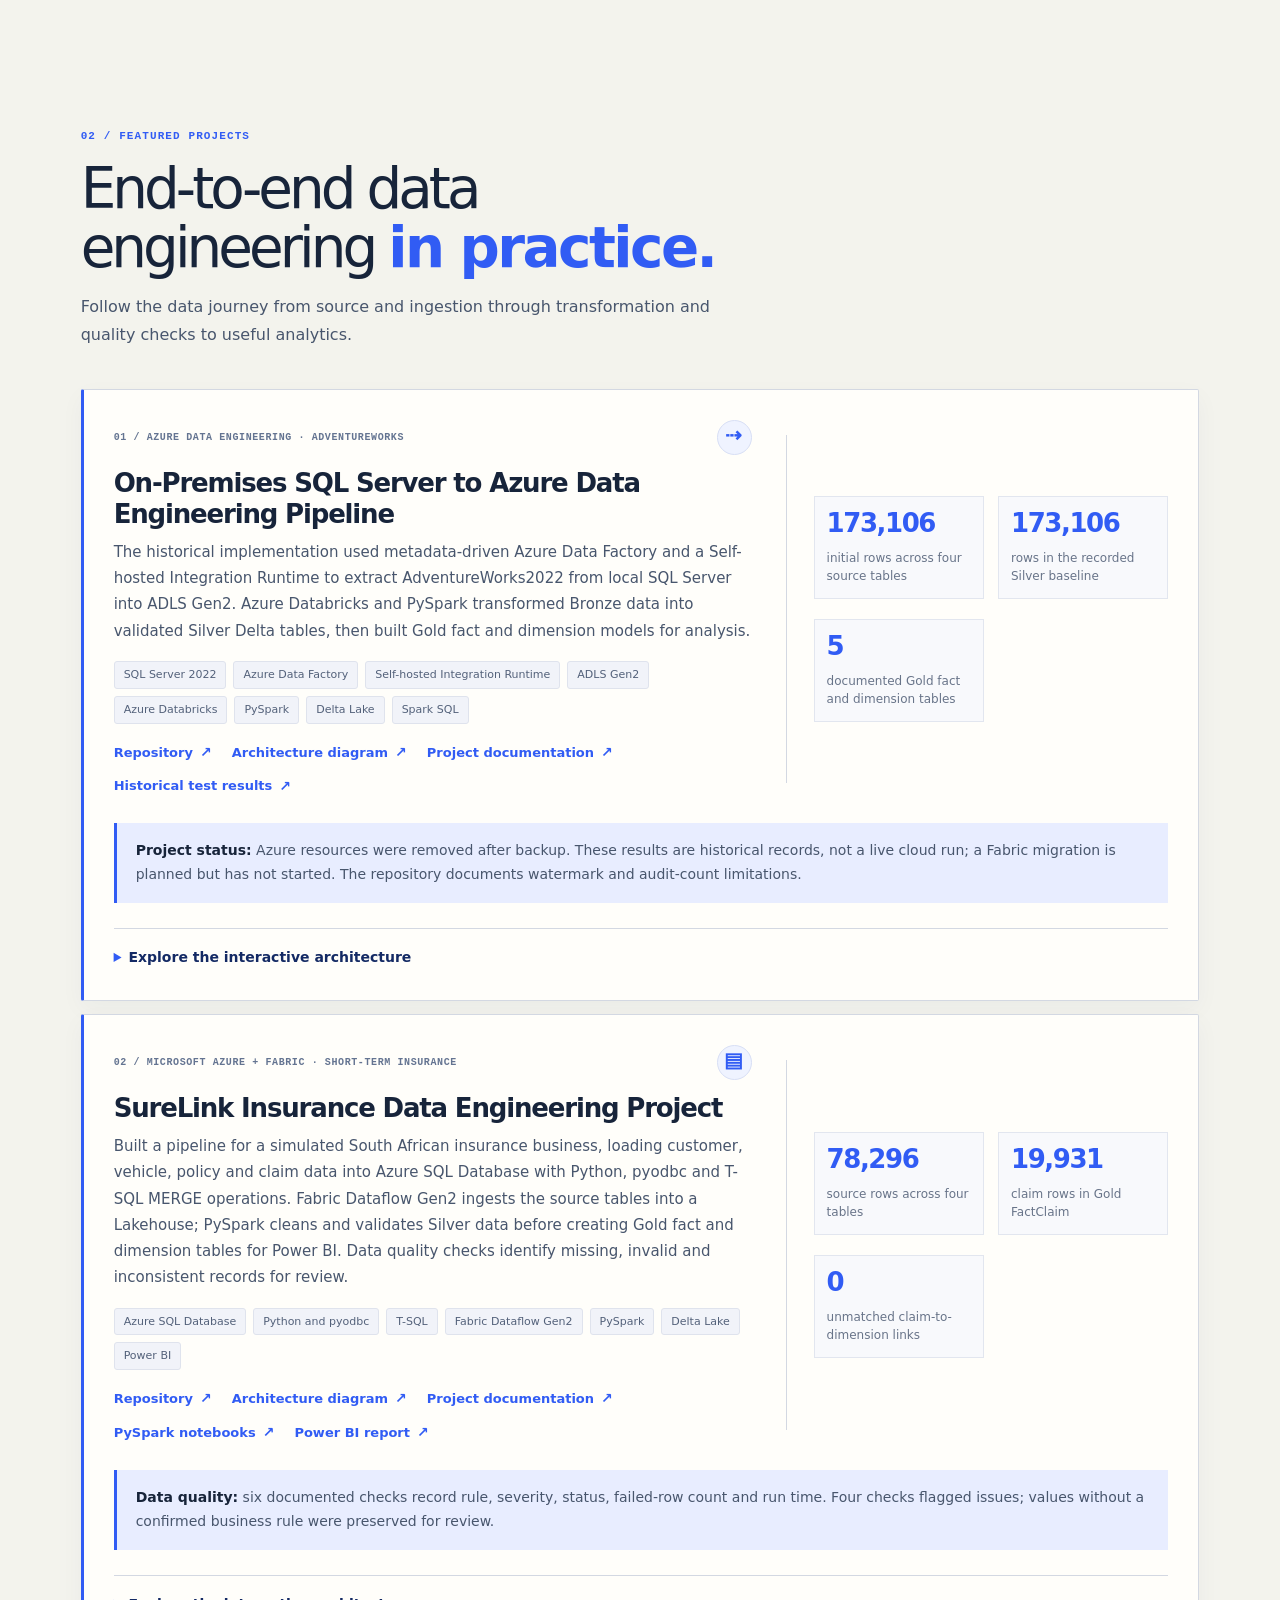
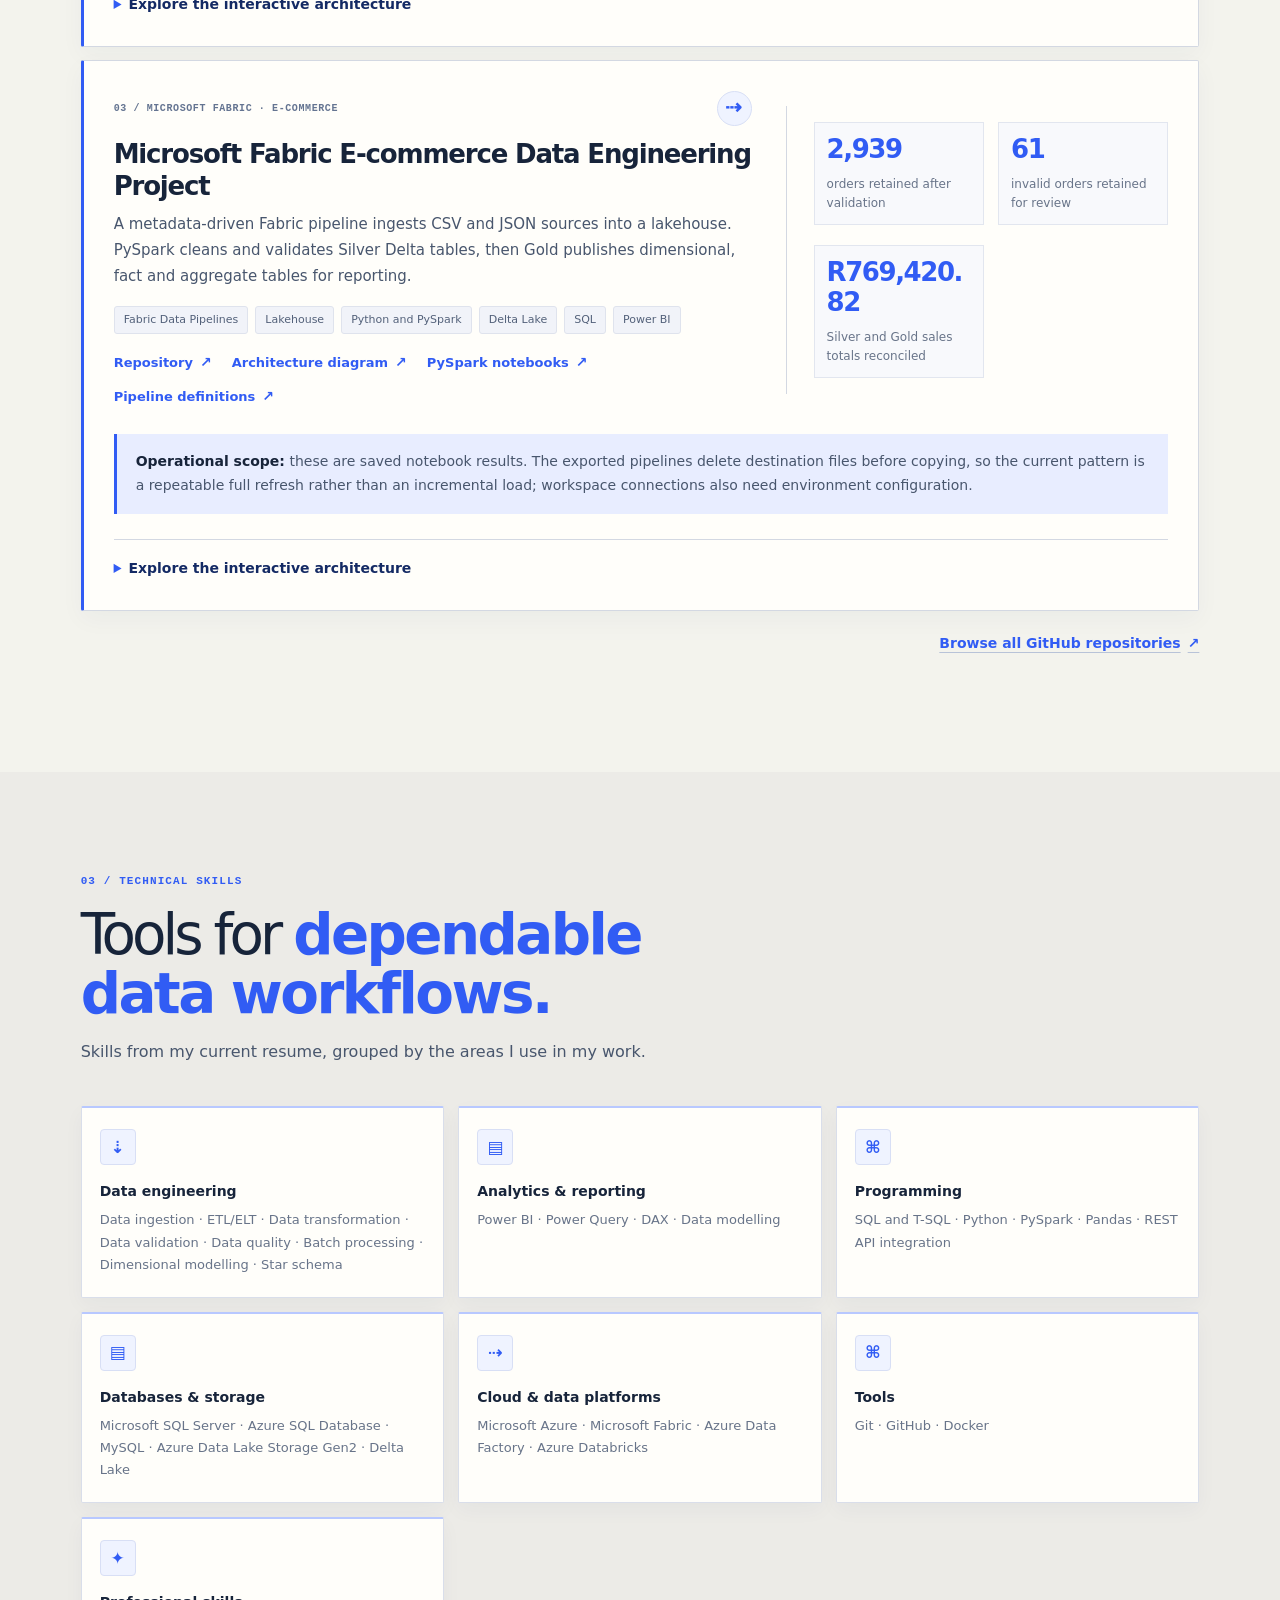
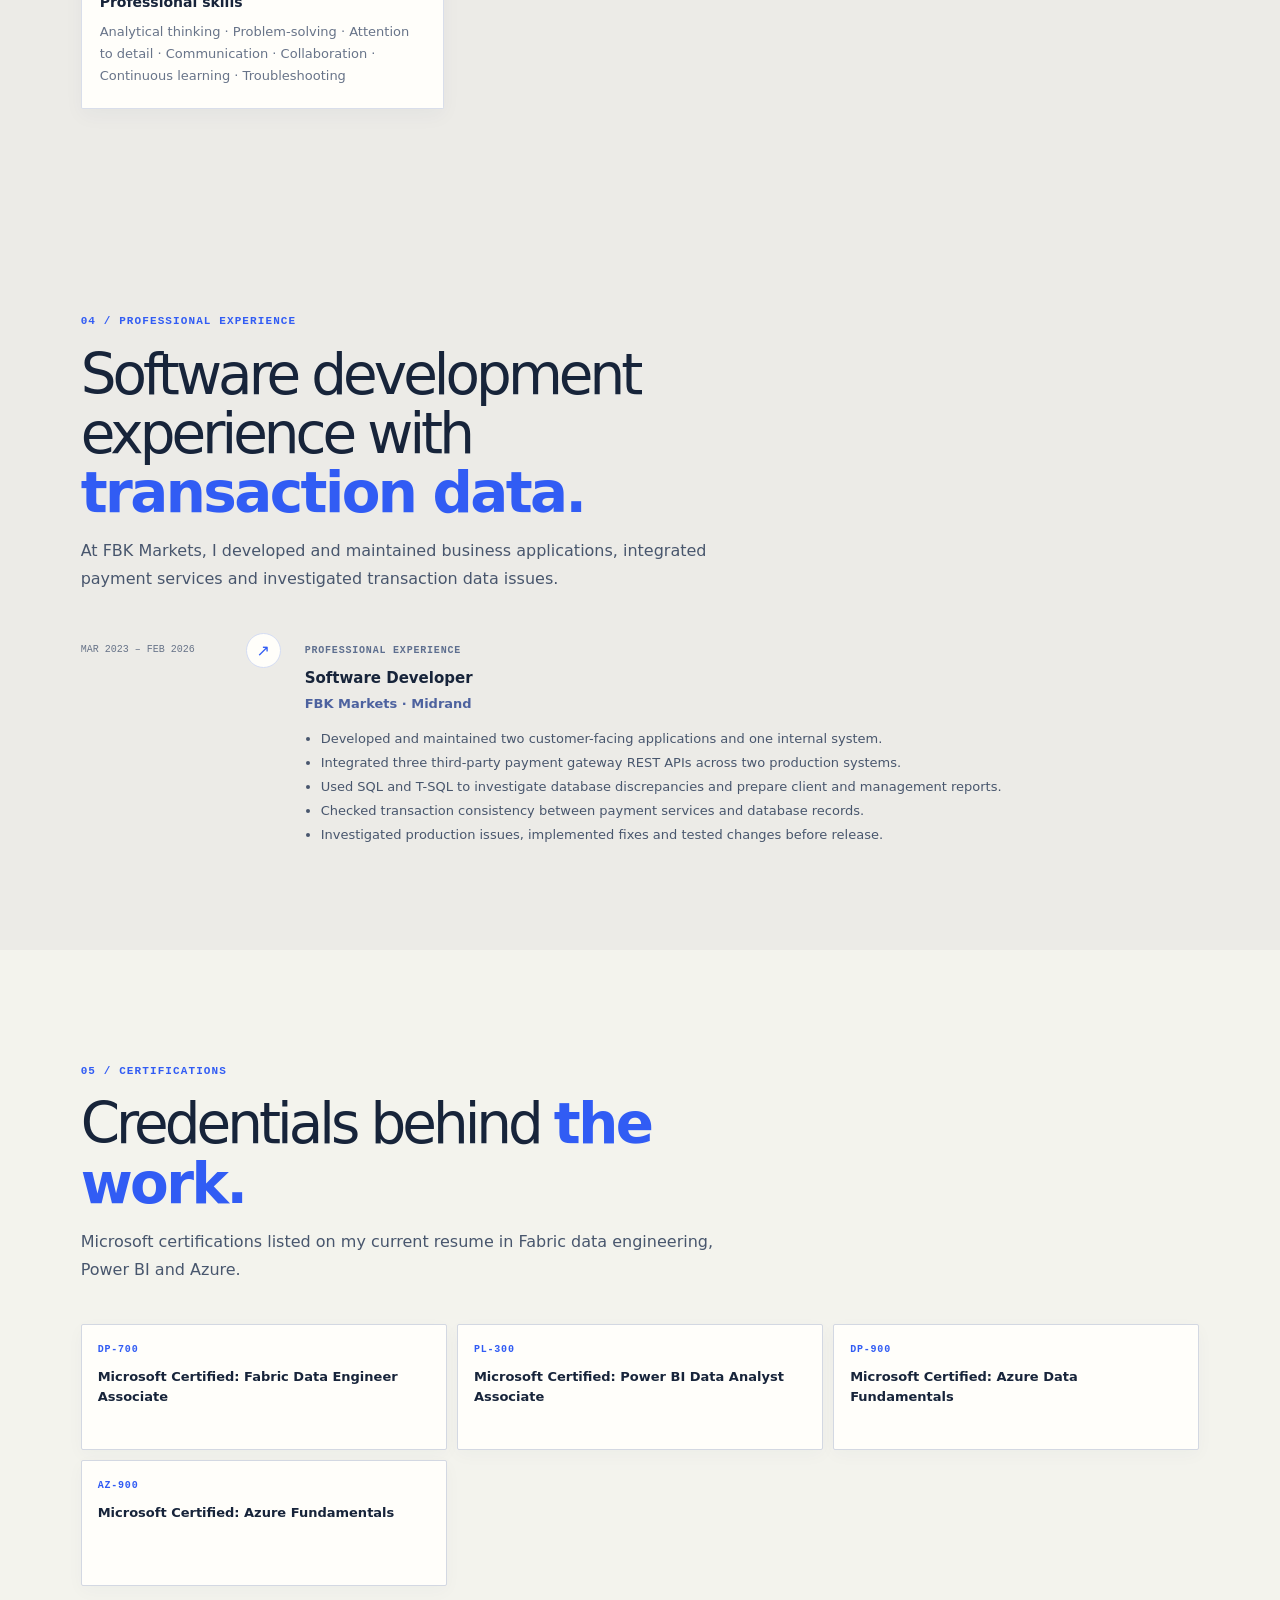
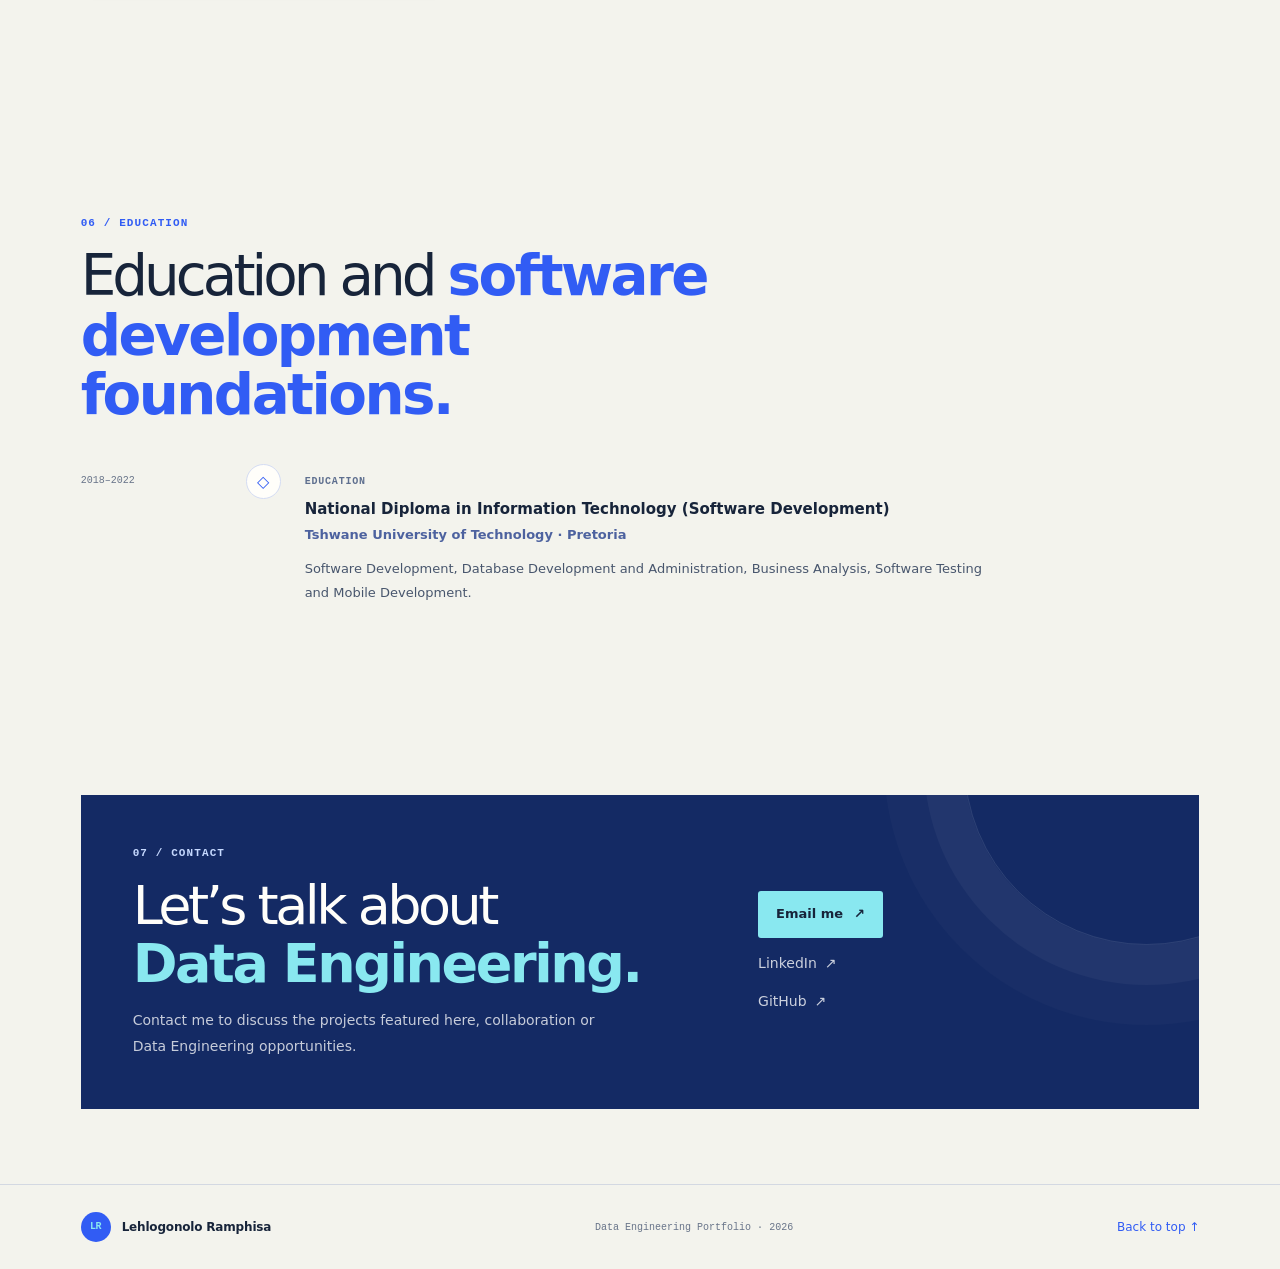
==== commit f1bfa304: "Sync portfolio HTML copy" ====
--- a/Developer Portfolio.html
+++ b/Developer Portfolio.html
@@ -77,10 +77,11 @@
         </button>
         <nav class="nav-links" id="primary-navigation" aria-label="Primary navigation">
           <a href="#about">About</a>
+          <a href="#projects">Projects</a>
           <a href="#skills">Skills</a>
-          <a href="#projects">Projects</a>
           <a href="#experience">Experience</a>
           <a href="#certifications">Certifications</a>
+          <a href="#education">Education</a>
           <a href="#contact">Contact</a>
           <a class="nav-cta" href="#contact">Get in touch <span aria-hidden="true">↗</span></a>
         </nav>
@@ -91,7 +92,7 @@
           <div class="hero-copy">
             <div class="availability"><span class="availability-dot" aria-hidden="true"></span> OPEN TO AZURE + FABRIC DATA ENGINEER ROLES</div>
             <h1 id="hero-title">Building reliable data pipelines from <em>source to insight.</em></h1>
-            <p class="hero-description">I’m an IT professional with a National Diploma in Information Technology (Software Development) and three years of software development experience. I work with SQL databases, transaction data, REST API integrations, data validation and production troubleshooting. My projects use Microsoft Azure, Microsoft Fabric, Python, PySpark and SQL for data ingestion, transformation, data quality and dimensional modelling. I’m seeking a Junior Data Engineer role building reliable data solutions.</p>
+            <p class="hero-description">I’m an IT professional with a National Diploma in Information Technology and three years of software development experience. I’m moving into Data Engineering through practical projects in Microsoft Azure and Fabric.</p>
             <div class="hero-actions">
               <a class="button button-primary" href="#projects">Explore my work <span aria-hidden="true">↗</span></a>
               <a class="button button-secondary" href="Resume/Lehlogonolo%20Ramphisa_Resume.pdf" download="Lehlogonolo-Ramphisa-Data-Engineer-CV.pdf"><span aria-hidden="true">↓</span> Download CV</a>
@@ -132,45 +133,25 @@
           <div class="section-heading">
             <p class="eyebrow">01 / MY APPROACH</p>
             <h2 id="about-title">From software development <em>to data engineering.</em></h2>
-            <p class="section-intro">I bring a software development background in transaction data, SQL and API integrations to data engineering projects across Azure and Fabric.</p>
           </div>
           <div class="about-grid">
             <div class="about-copy">
-              <p>I have a National Diploma in Information Technology (Software Development) from Tshwane University of Technology and three years of professional experience as a Software Developer at FBK Markets, from March 2023 to February 2026.</p>
-              <p>In this role, I worked with SQL, relational databases, payment data and REST API integrations. My responsibilities included integrating third-party payment gateways, investigating transaction discrepancies, checking database records and writing SQL queries for reporting and data investigations.</p>
-              <p>I have since applied my software development and database experience to Data Engineering projects using Microsoft Azure, Microsoft Fabric, SQL, Python and PySpark. These projects include data ingestion, data transformation, data validation and dimensional modelling.</p>
-              <p>I’m pursuing Junior Data Engineer opportunities focused on Microsoft Azure and Fabric, with an interest in building reliable data pipelines and preparing accurate, structured data for reporting and analysis.</p>
+              <p>At FBK Markets, I worked with SQL databases, payment integrations and transaction data, investigating discrepancies and supporting accurate transaction records.</p>
+              <p>I now build Data Engineering projects in Azure and Fabric using SQL, Python and PySpark. They cover data ingestion, transformation, validation and dimensional modelling.</p>
             </div>
             <aside class="about-aside" aria-label="Profile summary">
-              <div class="aside-item"><span>EDUCATION</span><strong>National Diploma in IT</strong><small>Tshwane University of Technology · 2018–2022</small></div>
+              <div class="aside-item"><span>EXPERIENCE</span><strong>3 years as Software Developer</strong><small>FBK Markets · 2023–2026</small></div>
               <div class="aside-item"><span>CAREER FOCUS</span><strong>Azure &amp; Fabric Data Engineering</strong><small>Pipelines, SQL, transformation and quality</small></div>
               <div class="aside-item"><span>LOCATION</span><strong>South Africa</strong><small>Available for Data Engineer roles</small></div>
             </aside>
           </div>
         </section>
 
-        <section class="skills-section" id="skills" aria-labelledby="skills-title">
-          <div class="section-wrap content-section">
-            <div class="section-heading">
-              <p class="eyebrow">02 / TECHNICAL SKILLS</p>
-              <h2 id="skills-title">Tools for <em>dependable data workflows.</em></h2>
-              <p class="section-intro">Skills from my current resume, grouped by the areas I use in my work.</p>
-            </div>
-            <div class="skills-grid">
-              <article class="skill-card"><div class="skill-icon" aria-hidden="true">⇣</div><h3>Data engineering</h3><p>Data ingestion · ETL/ELT · Data transformation · Data validation · Data quality · Batch processing · Dimensional modelling · Star schema</p></article>
-              <article class="skill-card"><div class="skill-icon" aria-hidden="true">▤</div><h3>Analytics &amp; reporting</h3><p>Power BI · Power Query · DAX · Data modelling</p></article>
-              <article class="skill-card"><div class="skill-icon" aria-hidden="true">⌘</div><h3>Programming</h3><p>SQL and T-SQL · Python · PySpark · Pandas · REST API integration</p></article>
-              <article class="skill-card"><div class="skill-icon" aria-hidden="true">▤</div><h3>Databases &amp; storage</h3><p>Microsoft SQL Server · Azure SQL Database · MySQL · Azure Data Lake Storage Gen2 · Delta Lake</p></article>
-              <article class="skill-card"><div class="skill-icon" aria-hidden="true">⇢</div><h3>Cloud &amp; data platforms</h3><p>Microsoft Azure · Microsoft Fabric · Azure Data Factory · Azure Databricks</p></article>
-              <article class="skill-card"><div class="skill-icon" aria-hidden="true">⌘</div><h3>Tools</h3><p>Git · GitHub · Docker</p></article>
-              <article class="skill-card"><div class="skill-icon" aria-hidden="true">✦</div><h3>Professional skills</h3><p>Analytical thinking · Problem-solving · Attention to detail · Communication · Collaboration · Continuous learning · Troubleshooting</p></article>
-            </div>
-          </div>
-        </section>
+
 
         <section class="content-section section-wrap" id="projects" aria-labelledby="projects-title">
           <div class="section-heading">
-            <p class="eyebrow">03 / SELECTED PROJECTS</p>
+            <p class="eyebrow">02 / FEATURED PROJECTS</p>
             <h2 id="projects-title">End-to-end data engineering <em>in practice.</em></h2>
             <p class="section-intro">Follow the data journey from source and ingestion through transformation and quality checks to useful analytics.</p>
           </div>
@@ -178,14 +159,14 @@
             <article class="project-card" aria-labelledby="adventureworks-project-title">
               <div class="project-main">
                 <div class="project-meta"><span>01 / AZURE DATA ENGINEERING · ADVENTUREWORKS</span><span class="project-icon" aria-hidden="true">⇢</span></div>
-                <h3 id="adventureworks-project-title">On-Premises SQL-Server to Azure Data Engineering Pipeline</h3>
-                <p class="project-summary">The project used metadata-driven Azure Data Factory and a Self-hosted Integration Runtime to extract AdventureWorks2022 from local SQL Server into ADLS Gen2. Azure Databricks and PySpark cleaned Bronze data and wrote Silver Delta tables; the Gold layer contains fact and dimension tables for analysis.</p>
+                <h3 id="adventureworks-project-title">On-Premises SQL Server to Azure Data Engineering Pipeline</h3>
+                <p class="project-summary">The historical implementation used metadata-driven Azure Data Factory and a Self-hosted Integration Runtime to extract AdventureWorks2022 from local SQL Server into ADLS Gen2. Azure Databricks and PySpark transformed Bronze data into validated Silver Delta tables, then built Gold fact and dimension models for analysis.</p>
                 <ul class="tag-list" aria-label="Technologies used"><li>SQL Server 2022</li><li>Azure Data Factory</li><li>Self-hosted Integration Runtime</li><li>ADLS Gen2</li><li>Azure Databricks</li><li>PySpark</li><li>Delta Lake</li><li>Spark SQL</li></ul>
                 <div class="project-links" aria-label="Project resources">
-                  <a class="text-link" href="https://github.com/Lehlogonoloramphisa/Azure_Fabric_Migration_Project" target="_blank" rel="noopener noreferrer">Repository <span aria-hidden="true">↗</span></a>
-                  <a class="text-link" href="https://github.com/Lehlogonoloramphisa/Azure_Fabric_Migration_Project/blob/main/05_Documentation/Architecture/AdventureWorks_Azure_Data_Pipeline_Architecture.png" target="_blank" rel="noopener noreferrer">Architecture diagram <span aria-hidden="true">↗</span></a>
-                  <a class="text-link" href="https://github.com/Lehlogonoloramphisa/Azure_Fabric_Migration_Project/tree/main/05_Documentation" target="_blank" rel="noopener noreferrer">Project documentation <span aria-hidden="true">↗</span></a>
-                  <a class="text-link" href="https://github.com/Lehlogonoloramphisa/Azure_Fabric_Migration_Project/tree/main/05_Documentation/Testing_Results" target="_blank" rel="noopener noreferrer">Historical test results <span aria-hidden="true">↗</span></a>
+                  <a class="text-link" href="https://github.com/Lehlogonoloramphisa/On-Premises_SQL-Server_to_Azure-Data-Engineering_Pipeline" target="_blank" rel="noopener noreferrer">Repository <span aria-hidden="true">↗</span></a>
+                  <a class="text-link" href="https://github.com/Lehlogonoloramphisa/On-Premises_SQL-Server_to_Azure-Data-Engineering_Pipeline/blob/main/05_Documentation/Architecture/AdventureWorks_Azure_Data_Pipeline_Architecture.png" target="_blank" rel="noopener noreferrer">Architecture diagram <span aria-hidden="true">↗</span></a>
+                  <a class="text-link" href="https://github.com/Lehlogonoloramphisa/On-Premises_SQL-Server_to_Azure-Data-Engineering_Pipeline/tree/main/05_Documentation" target="_blank" rel="noopener noreferrer">Project documentation <span aria-hidden="true">↗</span></a>
+                  <a class="text-link" href="https://github.com/Lehlogonoloramphisa/On-Premises_SQL-Server_to_Azure-Data-Engineering_Pipeline/tree/main/05_Documentation/Testing_Results" target="_blank" rel="noopener noreferrer">Historical test results <span aria-hidden="true">↗</span></a>
                 </div>
               </div>
               <dl class="project-results">
@@ -193,7 +174,7 @@
                 <div class="result"><dt>173,106</dt><dd>rows in the recorded Silver baseline</dd></div>
                 <div class="result"><dt>5</dt><dd>documented Gold fact and dimension tables</dd></div>
               </dl>
-              <p class="project-evidence"><strong>Project status:</strong> Fabric migration is planned and has not started. Results are historical records; the repository documents watermark and audit-count limitations.</p>
+              <p class="project-evidence"><strong>Project status:</strong> Azure resources were removed after backup. These results are historical records, not a live cloud run; a Fabric migration is planned but has not started. The repository documents watermark and audit-count limitations.</p>
               <details class="project-details">
                 <summary>Explore the interactive architecture</summary>
                 <div class="architecture-diagram" data-architecture>
@@ -217,11 +198,11 @@
                 <p class="project-summary">Built a pipeline for a simulated South African insurance business, loading customer, vehicle, policy and claim data into Azure SQL Database with Python, pyodbc and T-SQL MERGE operations. Fabric Dataflow Gen2 ingests the source tables into a Lakehouse; PySpark cleans and validates Silver data before creating Gold fact and dimension tables for Power BI. Data quality checks identify missing, invalid and inconsistent records for review.</p>
                 <ul class="tag-list" aria-label="Technologies used"><li>Azure SQL Database</li><li>Python and pyodbc</li><li>T-SQL</li><li>Fabric Dataflow Gen2</li><li>PySpark</li><li>Delta Lake</li><li>Power BI</li></ul>
                 <div class="project-links" aria-label="Project resources">
-                  <a class="text-link" href="https://github.com/Lehlogonoloramphisa/Short-Term_Insurance_Data-Engineering" target="_blank" rel="noopener noreferrer">Repository <span aria-hidden="true">↗</span></a>
-                  <a class="text-link" href="https://github.com/Lehlogonoloramphisa/Short-Term_Insurance_Data-Engineering/blob/main/architecture/SureLink_Architecture.png" target="_blank" rel="noopener noreferrer">Architecture diagram <span aria-hidden="true">↗</span></a>
-                  <a class="text-link" href="https://github.com/Lehlogonoloramphisa/Short-Term_Insurance_Data-Engineering/tree/main/Documentation" target="_blank" rel="noopener noreferrer">Project documentation <span aria-hidden="true">↗</span></a>
-                  <a class="text-link" href="https://github.com/Lehlogonoloramphisa/Short-Term_Insurance_Data-Engineering/tree/main/notebooks" target="_blank" rel="noopener noreferrer">PySpark notebooks <span aria-hidden="true">↗</span></a>
-                  <a class="text-link" href="https://github.com/Lehlogonoloramphisa/Short-Term_Insurance_Data-Engineering/blob/main/Report/SureLink_Insurance_Claims_Dashboard.pdf" target="_blank" rel="noopener noreferrer">Power BI report <span aria-hidden="true">↗</span></a>
+                  <a class="text-link" href="https://github.com/Lehlogonoloramphisa/Surelink_Insurance_Data-Engineering" target="_blank" rel="noopener noreferrer">Repository <span aria-hidden="true">↗</span></a>
+                  <a class="text-link" href="https://github.com/Lehlogonoloramphisa/Surelink_Insurance_Data-Engineering/blob/main/architecture/SureLink_Architecture.png" target="_blank" rel="noopener noreferrer">Architecture diagram <span aria-hidden="true">↗</span></a>
+                  <a class="text-link" href="https://github.com/Lehlogonoloramphisa/Surelink_Insurance_Data-Engineering/tree/main/Documentation" target="_blank" rel="noopener noreferrer">Project documentation <span aria-hidden="true">↗</span></a>
+                  <a class="text-link" href="https://github.com/Lehlogonoloramphisa/Surelink_Insurance_Data-Engineering/tree/main/notebooks" target="_blank" rel="noopener noreferrer">PySpark notebooks <span aria-hidden="true">↗</span></a>
+                  <a class="text-link" href="https://github.com/Lehlogonoloramphisa/Surelink_Insurance_Data-Engineering/blob/main/Report/SureLink_Insurance_Claims_Dashboard.pdf" target="_blank" rel="noopener noreferrer">Power BI report <span aria-hidden="true">↗</span></a>
                 </div>
               </div>
               <dl class="project-results">
@@ -246,54 +227,18 @@
               </details>
             </article>
 
-            <article class="project-card" aria-labelledby="banking-project-title">
-              <div class="project-main">
-                <div class="project-meta"><span>03 / MICROSOFT FABRIC · FRAUD ANALYTICS</span><span class="project-icon" aria-hidden="true">◇</span></div>
-                <h3 id="banking-project-title">Banking Transaction Fraud Analytics</h3>
-                <p class="project-summary">A batch lakehouse project that processes the Berka Czech banking dataset and synthetic PaySim mobile-money data. A metadata-driven Fabric pipeline lands source files; PySpark standardizes and validates them; curated models support banking and fraud analysis. Fraud insights use the labels already present in PaySim; the project focuses on data engineering and reporting rather than training a predictive model.</p>
-                <ul class="tag-list" aria-label="Technologies used"><li>Fabric Data Factory</li><li>Fabric Lakehouse</li><li>PySpark</li><li>Delta Lake</li><li>SQL and DAX</li><li>Power BI</li></ul>
-                <div class="project-links" aria-label="Project resources">
-                  <a class="text-link" href="https://github.com/Lehlogonoloramphisa/Banking-Transaction-Fraud-Analytics" target="_blank" rel="noopener noreferrer">Repository <span aria-hidden="true">↗</span></a>
-                  <a class="text-link" href="https://github.com/Lehlogonoloramphisa/Banking-Transaction-Fraud-Analytics/tree/main/notebooks" target="_blank" rel="noopener noreferrer">PySpark notebooks <span aria-hidden="true">↗</span></a>
-                  <a class="text-link" href="https://github.com/Lehlogonoloramphisa/Banking-Transaction-Fraud-Analytics/tree/main/architecture" target="_blank" rel="noopener noreferrer">Architecture files <span aria-hidden="true">↗</span></a>
-                  <a class="text-link" href="https://github.com/Lehlogonoloramphisa/Banking-Transaction-Fraud-Analytics/tree/main/documentation" target="_blank" rel="noopener noreferrer">Project documentation <span aria-hidden="true">↗</span></a>
-                </div>
-              </div>
-              <dl class="project-results">
-                <div class="result"><dt>7.44M</dt><dd>records across both datasets</dd></div>
-                <div class="result"><dt>8,213</dt><dd>PaySim transactions labelled as fraudulent</dd></div>
-                <div class="result"><dt>0.129%</dt><dd>fraud rate in the PaySim dataset</dd></div>
-                <div class="result"><dt>9 / 7</dt><dd>Silver / Gold tables documented</dd></div>
-              </dl>
-              <p class="project-evidence"><strong>Quality and privacy:</strong> documented checks cover duplicates, required fields and eight Berka referential-integrity relationships; sensitive client birth-number data is removed before analytics. PaySim is synthetic.</p>
-              <details class="project-details">
-                <summary>Explore the interactive architecture</summary>
-                <div class="architecture-diagram" data-architecture>
-                  <ol class="architecture-flow" aria-label="Banking and fraud data flow">
-                    <li><button class="architecture-stage" type="button" aria-pressed="true" data-description="Berka Czech banking tables and synthetic PaySim mobile-money records enter as separate source datasets."><span class="architecture-index">01 · SOURCE</span><strong>Berka + PaySim</strong><small>Files and tables</small></button></li>
-                    <li><button class="architecture-stage" type="button" aria-pressed="false" data-description="A metadata-driven Fabric Data Factory pipeline assigns batch identifiers and records ingestion outcomes for traceability."><span class="architecture-index">02 · INGEST</span><strong>Fabric pipeline</strong><small>Batch ID + audit</small></button></li>
-                    <li><button class="architecture-stage" type="button" aria-pressed="false" data-description="Source files are landed in the Bronze Lakehouse so transformations can be rebuilt from the ingested inputs."><span class="architecture-index">03 · BRONZE</span><strong>Raw landing</strong><small>Original files</small></button></li>
-                    <li><button class="architecture-stage" type="button" aria-pressed="false" data-description="PySpark standardizes types and dates, handles missing values, checks duplicates and referential integrity, and removes sensitive birth-number data."><span class="architecture-index">04 · SILVER</span><strong>Validated Delta</strong><small>9 tables</small></button></li>
-                    <li><button class="architecture-stage" type="button" aria-pressed="false" data-description="Seven curated tables: dim_customer, dim_account, dim_district, dim_date, bridge_customer_account, fact_bank_transactions and fact_fraud_transactions."><span class="architecture-index">05 · GOLD</span><strong>Dimensional model</strong><small>7 tables</small></button></li>
-                    <li><button class="architecture-stage" type="button" aria-pressed="false" data-description="Power BI reports cover banking overview, fraud analytics, and data-model insights using the curated Gold layer."><span class="architecture-index">06 · CONSUME</span><strong>Power BI</strong><small>3 report pages</small></button></li>
-                  </ol>
-                  <div class="architecture-readout"><span class="readout-label">Selected stage</span><p class="architecture-detail" aria-live="polite">Berka Czech banking tables and synthetic PaySim mobile-money records enter as separate source datasets.</p></div>
-                </div>
-              </details>
-            </article>
 
             <article class="project-card" aria-labelledby="ecommerce-project-title">
               <div class="project-main">
-                <div class="project-meta"><span>04 / MICROSOFT FABRIC · E-COMMERCE</span><span class="project-icon" aria-hidden="true">⇢</span></div>
+                <div class="project-meta"><span>03 / MICROSOFT FABRIC · E-COMMERCE</span><span class="project-icon" aria-hidden="true">⇢</span></div>
                 <h3 id="ecommerce-project-title">Microsoft Fabric E-commerce Data Engineering Project</h3>
-                <p class="project-summary">A multi-source Fabric lakehouse that ingests CSV and JSON data, applies PySpark cleaning and relationship checks, and publishes dimensional, fact and aggregate Delta tables for reporting.</p>
+                <p class="project-summary">A metadata-driven Fabric pipeline ingests CSV and JSON sources into a lakehouse. PySpark cleans and validates Silver Delta tables, then Gold publishes dimensional, fact and aggregate tables for reporting.</p>
                 <ul class="tag-list" aria-label="Technologies used"><li>Fabric Data Pipelines</li><li>Lakehouse</li><li>Python and PySpark</li><li>Delta Lake</li><li>SQL</li><li>Power BI</li></ul>
                 <div class="project-links" aria-label="Project resources">
                   <a class="text-link" href="https://github.com/Lehlogonoloramphisa/Microsoft-Fabric-E-commerce_Data_Engineering" target="_blank" rel="noopener noreferrer">Repository <span aria-hidden="true">↗</span></a>
+                  <a class="text-link" href="https://github.com/Lehlogonoloramphisa/Microsoft-Fabric-E-commerce_Data_Engineering/blob/main/architecture/medallion-architecture.png" target="_blank" rel="noopener noreferrer">Architecture diagram <span aria-hidden="true">↗</span></a>
                   <a class="text-link" href="https://github.com/Lehlogonoloramphisa/Microsoft-Fabric-E-commerce_Data_Engineering/tree/main/notebooks" target="_blank" rel="noopener noreferrer">PySpark notebooks <span aria-hidden="true">↗</span></a>
-                  <a class="text-link" href="https://github.com/Lehlogonoloramphisa/Microsoft-Fabric-E-commerce_Data_Engineering/tree/main/SQL" target="_blank" rel="noopener noreferrer">SQL models <span aria-hidden="true">↗</span></a>
                   <a class="text-link" href="https://github.com/Lehlogonoloramphisa/Microsoft-Fabric-E-commerce_Data_Engineering/tree/main/pipelines" target="_blank" rel="noopener noreferrer">Pipeline definitions <span aria-hidden="true">↗</span></a>
-                  <a class="text-link" href="https://github.com/Lehlogonoloramphisa/Microsoft-Fabric-E-commerce_Data_Engineering/tree/main/documentation" target="_blank" rel="noopener noreferrer">Project documentation <span aria-hidden="true">↗</span></a>
                 </div>
               </div>
               <dl class="project-results">
@@ -322,24 +267,37 @@
           <a class="all-projects-link" href="https://github.com/Lehlogonoloramphisa?tab=repositories" target="_blank" rel="noopener noreferrer">Browse all GitHub repositories <span aria-hidden="true">↗</span></a>
         </section>
 
+        <section class="skills-section" id="skills" aria-labelledby="skills-title">
+          <div class="section-wrap content-section">
+            <div class="section-heading">
+              <p class="eyebrow">03 / TECHNICAL SKILLS</p>
+              <h2 id="skills-title">Tools for <em>dependable data workflows.</em></h2>
+              <p class="section-intro">Skills from my current resume, grouped by the areas I use in my work.</p>
+            </div>
+            <div class="skills-grid">
+              <article class="skill-card"><div class="skill-icon" aria-hidden="true">⇣</div><h3>Data engineering</h3><p>Data ingestion · ETL/ELT · Data transformation · Data validation · Data quality · Batch processing · Dimensional modelling · Star schema</p></article>
+              <article class="skill-card"><div class="skill-icon" aria-hidden="true">▤</div><h3>Analytics &amp; reporting</h3><p>Power BI · Power Query · DAX · Data modelling</p></article>
+              <article class="skill-card"><div class="skill-icon" aria-hidden="true">⌘</div><h3>Programming</h3><p>SQL and T-SQL · Python · PySpark · Pandas · REST API integration</p></article>
+              <article class="skill-card"><div class="skill-icon" aria-hidden="true">▤</div><h3>Databases &amp; storage</h3><p>Microsoft SQL Server · Azure SQL Database · MySQL · Azure Data Lake Storage Gen2 · Delta Lake</p></article>
+              <article class="skill-card"><div class="skill-icon" aria-hidden="true">⇢</div><h3>Cloud &amp; data platforms</h3><p>Microsoft Azure · Microsoft Fabric · Azure Data Factory · Azure Databricks</p></article>
+              <article class="skill-card"><div class="skill-icon" aria-hidden="true">⌘</div><h3>Tools</h3><p>Git · GitHub · Docker</p></article>
+              <article class="skill-card"><div class="skill-icon" aria-hidden="true">✦</div><h3>Professional skills</h3><p>Analytical thinking · Problem-solving · Attention to detail · Communication · Collaboration · Continuous learning · Troubleshooting</p></article>
+            </div>
+          </div>
+        </section>
+
         <section class="experience-section" id="experience" aria-labelledby="experience-title">
           <div class="section-wrap content-section">
             <div class="section-heading">
-              <p class="eyebrow">04 / PROFESSIONAL EXPERIENCE &amp; EDUCATION</p>
+              <p class="eyebrow">04 / PROFESSIONAL EXPERIENCE</p>
               <h2 id="experience-title">Software development experience with <em>transaction data.</em></h2>
-              <p class="section-intro">At FBK Markets, I contributed to two customer-facing applications and one internal system, working with payment integrations, transaction data and production databases.</p>
+              <p class="section-intro">At FBK Markets, I developed and maintained business applications, integrated payment services and investigated transaction data issues.</p>
             </div>
             <div class="timeline">
               <article class="timeline-entry">
                 <div class="timeline-date">MAR 2023 – FEB 2026</div><div class="timeline-marker" aria-hidden="true">↗</div>
                 <div class="timeline-content"><span class="entry-type">PROFESSIONAL EXPERIENCE</span><h3>Software Developer</h3><h4>FBK Markets · Midrand</h4>
-                  <ul><li>Contributed to the development and maintenance of 2 customer-facing business applications and 1 internal system, working with backend logic, relational databases and third-party integrations.</li><li>Integrated 3 third-party payment gateway REST APIs across 2 production systems, supporting automated payment processing and the accurate recording of client transaction data.</li><li>Investigated production database discrepancies, including missing transaction records, incorrect values and payment status updates, helping maintain accurate financial records.</li><li>Checked data consistency between application processes and database records, including whether create, update and delete operations were reflected correctly.</li><li>Wrote SQL queries to extract, filter and validate data for client reports and management summaries.</li><li>Optimised SQL queries for data investigations, reporting and database troubleshooting.</li><li>Investigated application defects, implemented fixes and tested changes before production releases.</li><li>Used Git and GitHub for version control and collaborated with management and team members to clarify requirements and resolve issues.</li></ul>
-                </div>
-              </article>
-              <article class="timeline-entry">
-                <div class="timeline-date">2018 – 2022</div><div class="timeline-marker" aria-hidden="true">◇</div>
-                <div class="timeline-content"><span class="entry-type">EDUCATION</span><h3>National Diploma in Information Technology</h3><h4>Tshwane University of Technology · Pretoria</h4>
-                  <p>Software Development, Database Development and Administration, Business Analysis, Software Testing and Mobile Development.</p>
+                  <ul><li>Developed and maintained two customer-facing applications and one internal system.</li><li>Integrated three third-party payment gateway REST APIs across two production systems.</li><li>Used SQL and T-SQL to investigate database discrepancies and prepare client and management reports.</li><li>Checked transaction consistency between payment services and database records.</li><li>Investigated production issues, implemented fixes and tested changes before release.</li></ul>
                 </div>
               </article>
             </div>
@@ -362,9 +320,24 @@
           </div>
         </section>
 
+        <section class="content-section section-wrap" id="education" aria-labelledby="education-title">
+          <div class="section-heading">
+            <p class="eyebrow">06 / EDUCATION</p>
+            <h2 id="education-title">Education and <em>software development foundations.</em></h2>
+          </div>
+          <div class="timeline">
+            <article class="timeline-entry">
+              <div class="timeline-date">2018–2022</div><div class="timeline-marker" aria-hidden="true">◇</div>
+              <div class="timeline-content"><span class="entry-type">EDUCATION</span><h3>National Diploma in Information Technology (Software Development)</h3><h4>Tshwane University of Technology · Pretoria</h4>
+                <p>Software Development, Database Development and Administration, Business Analysis, Software Testing and Mobile Development.</p>
+              </div>
+            </article>
+          </div>
+        </section>
+
         <section class="contact-section section-wrap" id="contact" aria-labelledby="contact-title">
           <div class="contact-panel">
-            <div><p class="eyebrow">06 / CONTACT</p><h2 id="contact-title">Let’s talk about<br /><em>Data Engineering.</em></h2><p class="contact-copy">I’m pursuing Data Engineer roles across Microsoft Azure and Fabric, where I can build pipelines, validate data and prepare reliable datasets for analytics.</p></div>
+            <div><p class="eyebrow">07 / CONTACT</p><h2 id="contact-title">Let’s talk about<br /><em>Data Engineering.</em></h2><p class="contact-copy">Contact me to discuss the projects featured here, collaboration or Data Engineering opportunities.</p></div>
             <div class="contact-actions"><a class="button button-light" href="mailto:lehlogonoloramphisa@outlook.com">Email me <span aria-hidden="true">↗</span></a><a href="https://www.linkedin.com/in/lehlogonolo-ramphisa-6612b829a" target="_blank" rel="noopener noreferrer">LinkedIn <span aria-hidden="true">↗</span></a><a href="https://github.com/Lehlogonoloramphisa" target="_blank" rel="noopener noreferrer">GitHub <span aria-hidden="true">↗</span></a></div>
           </div>
         </section>
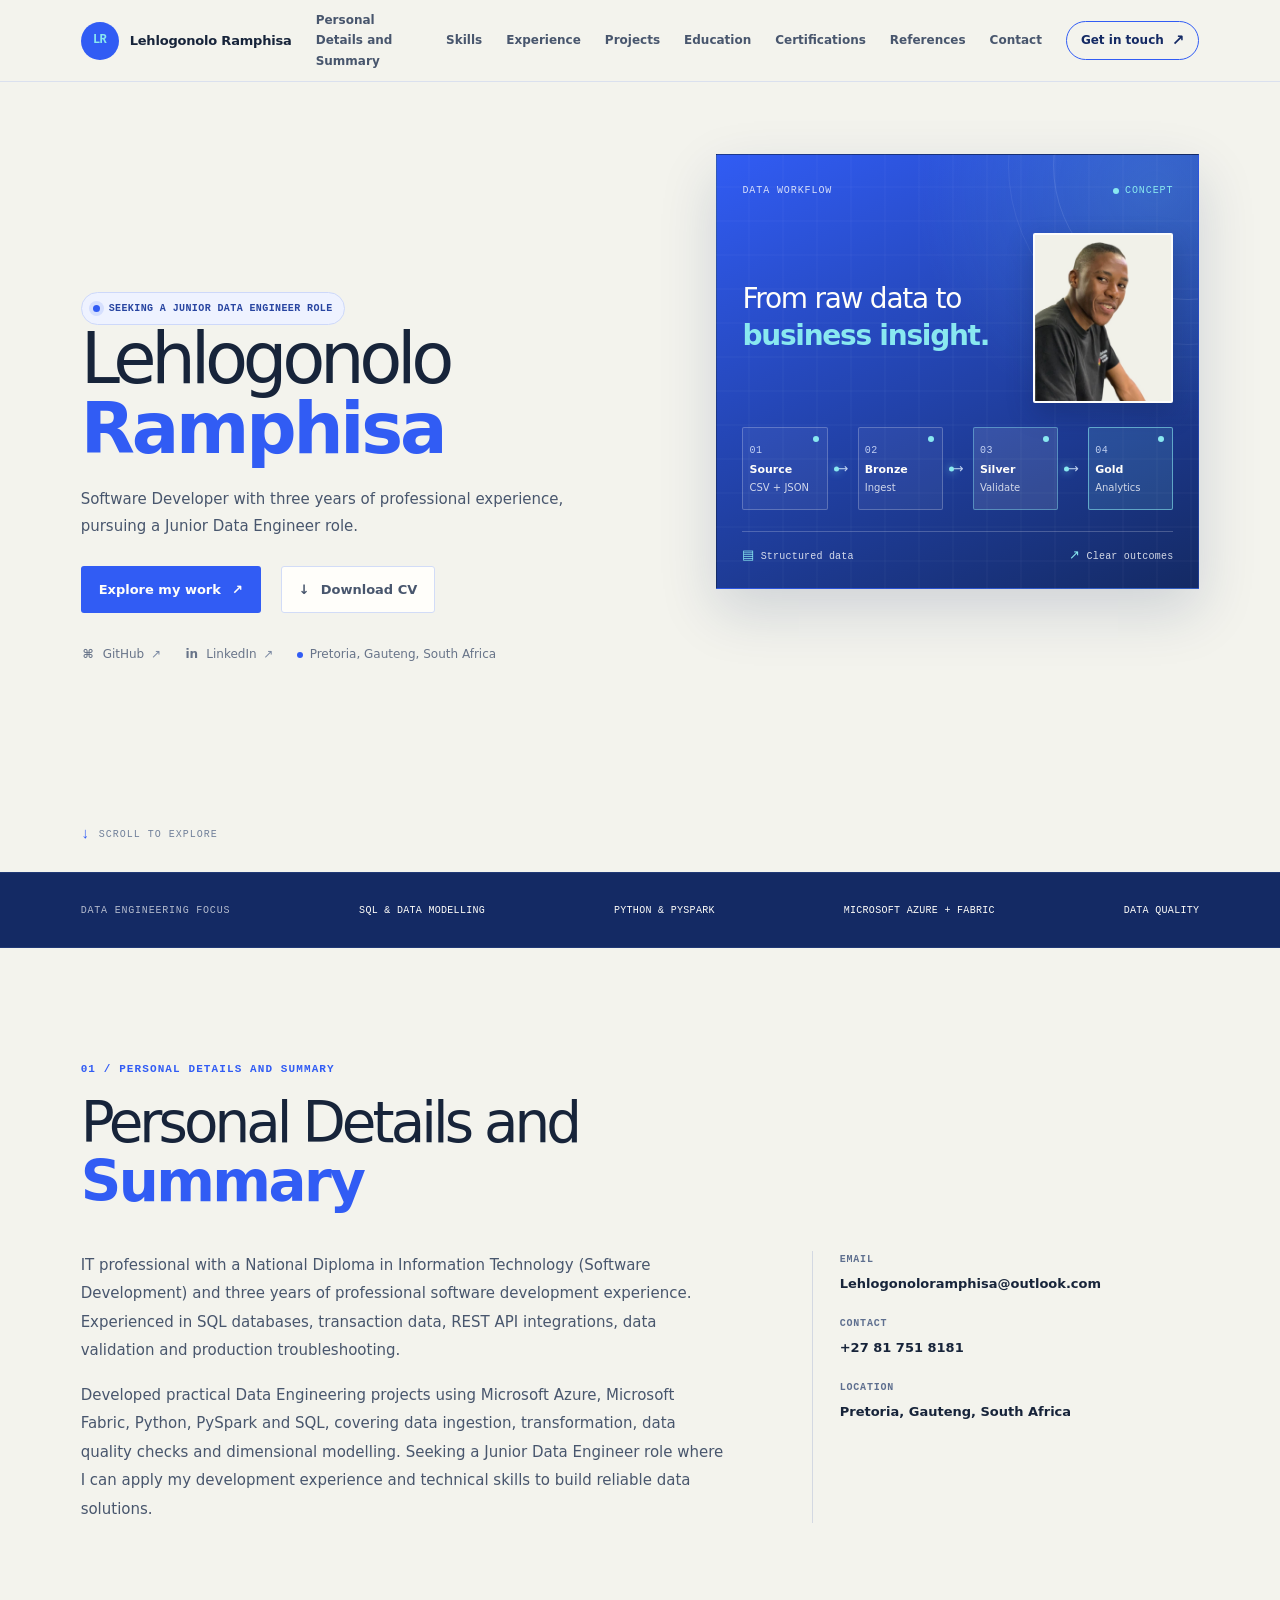
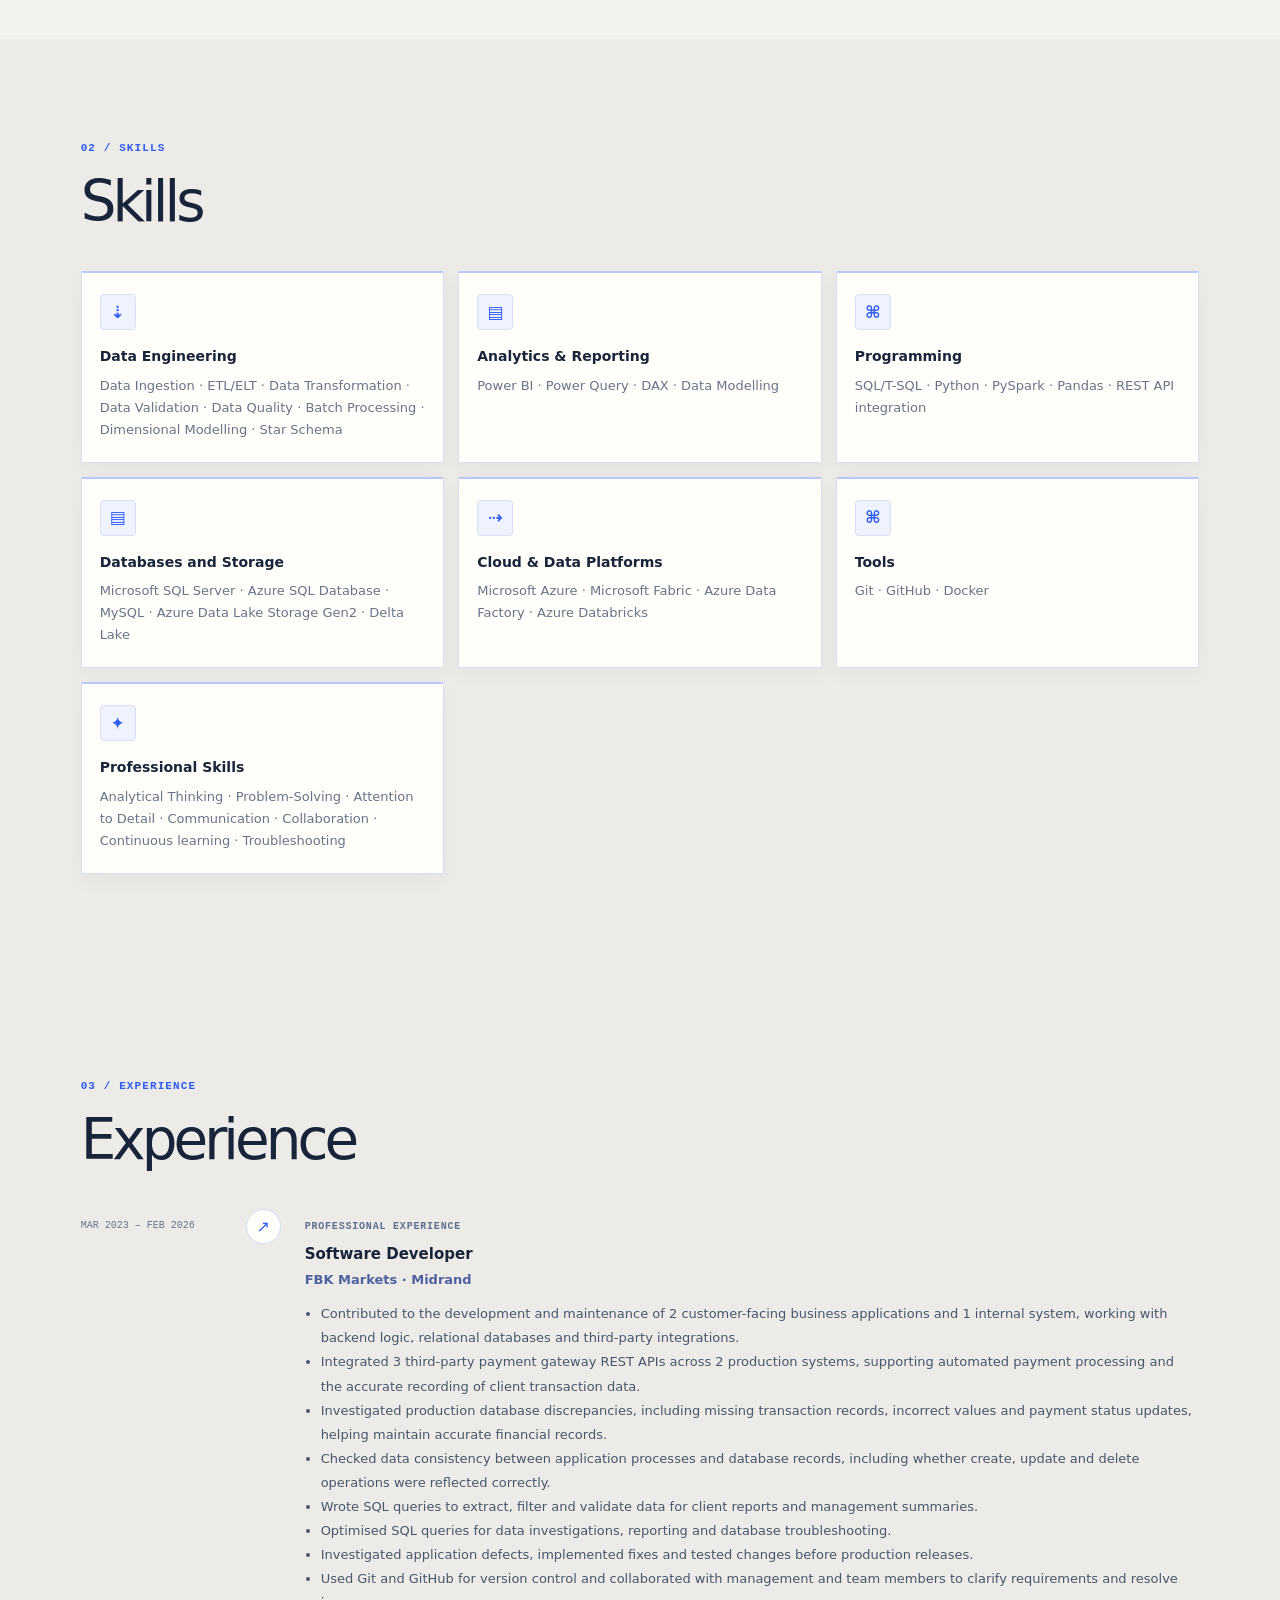
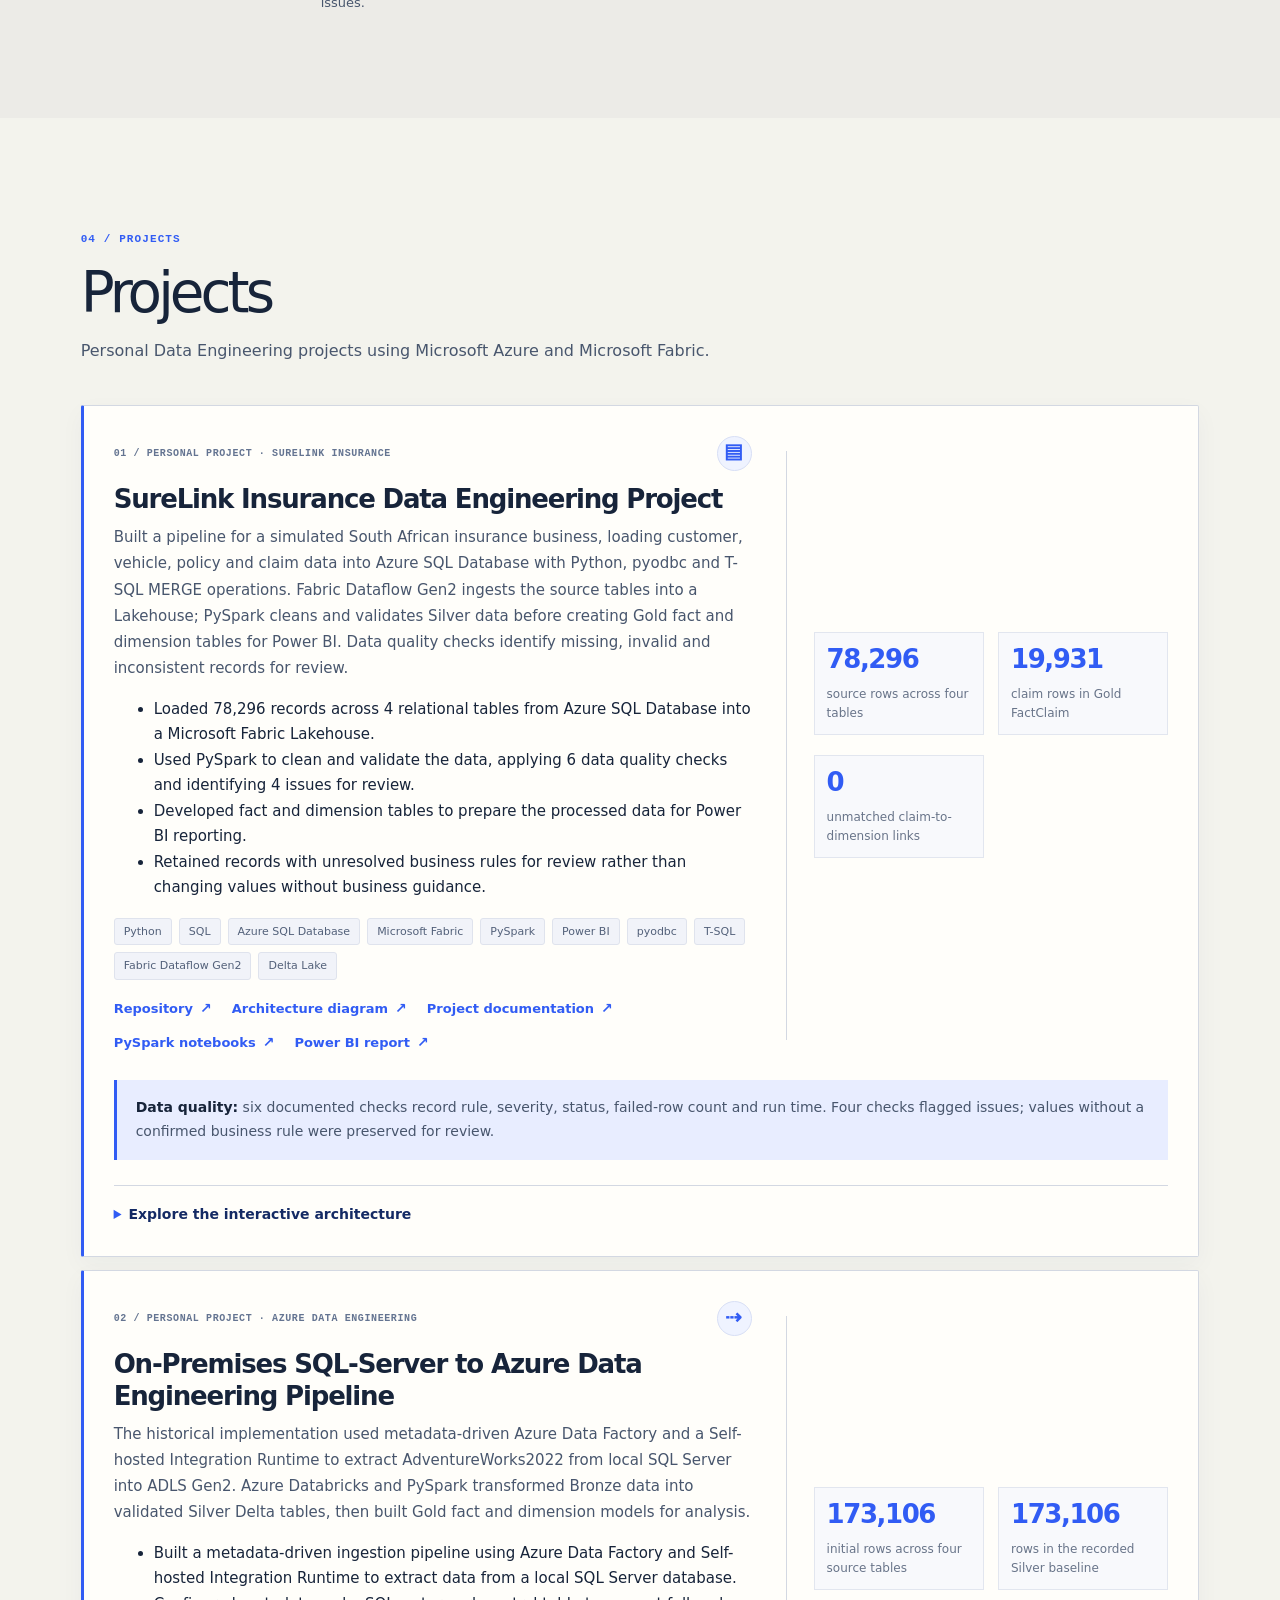
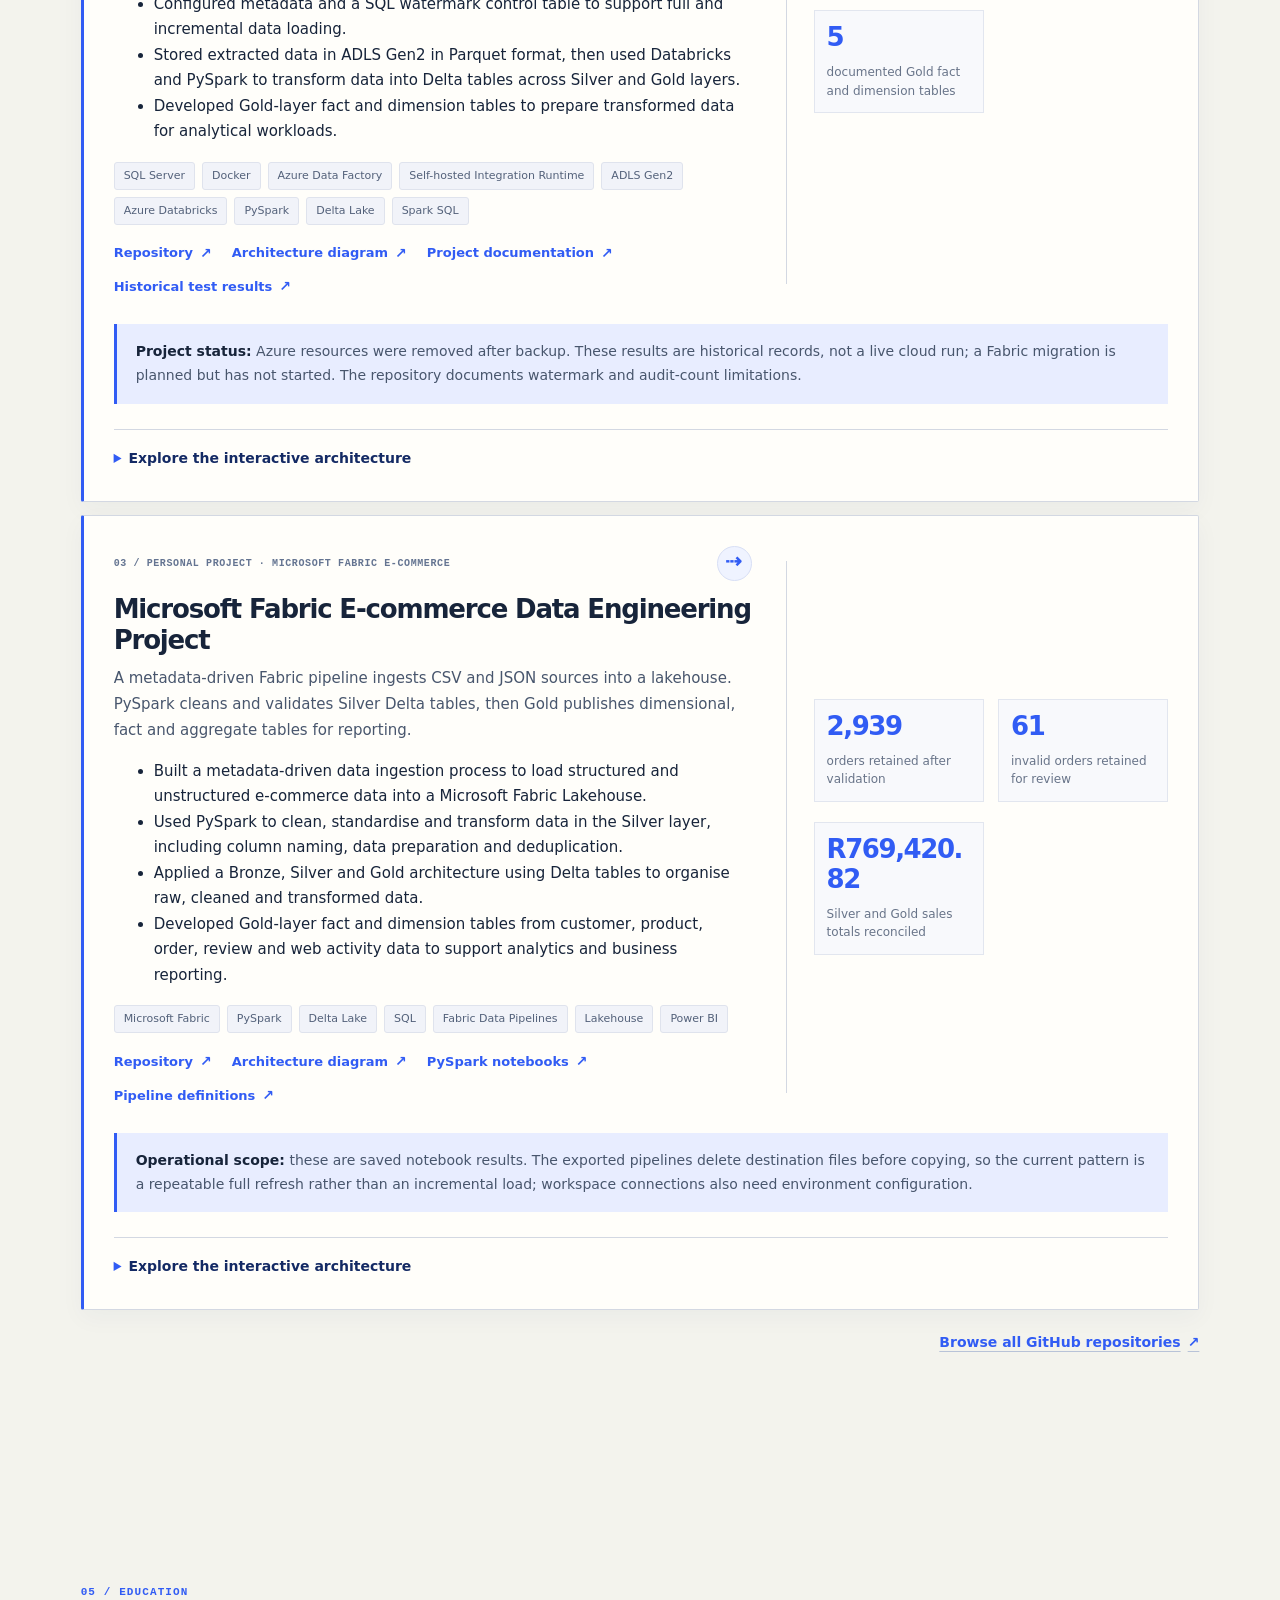
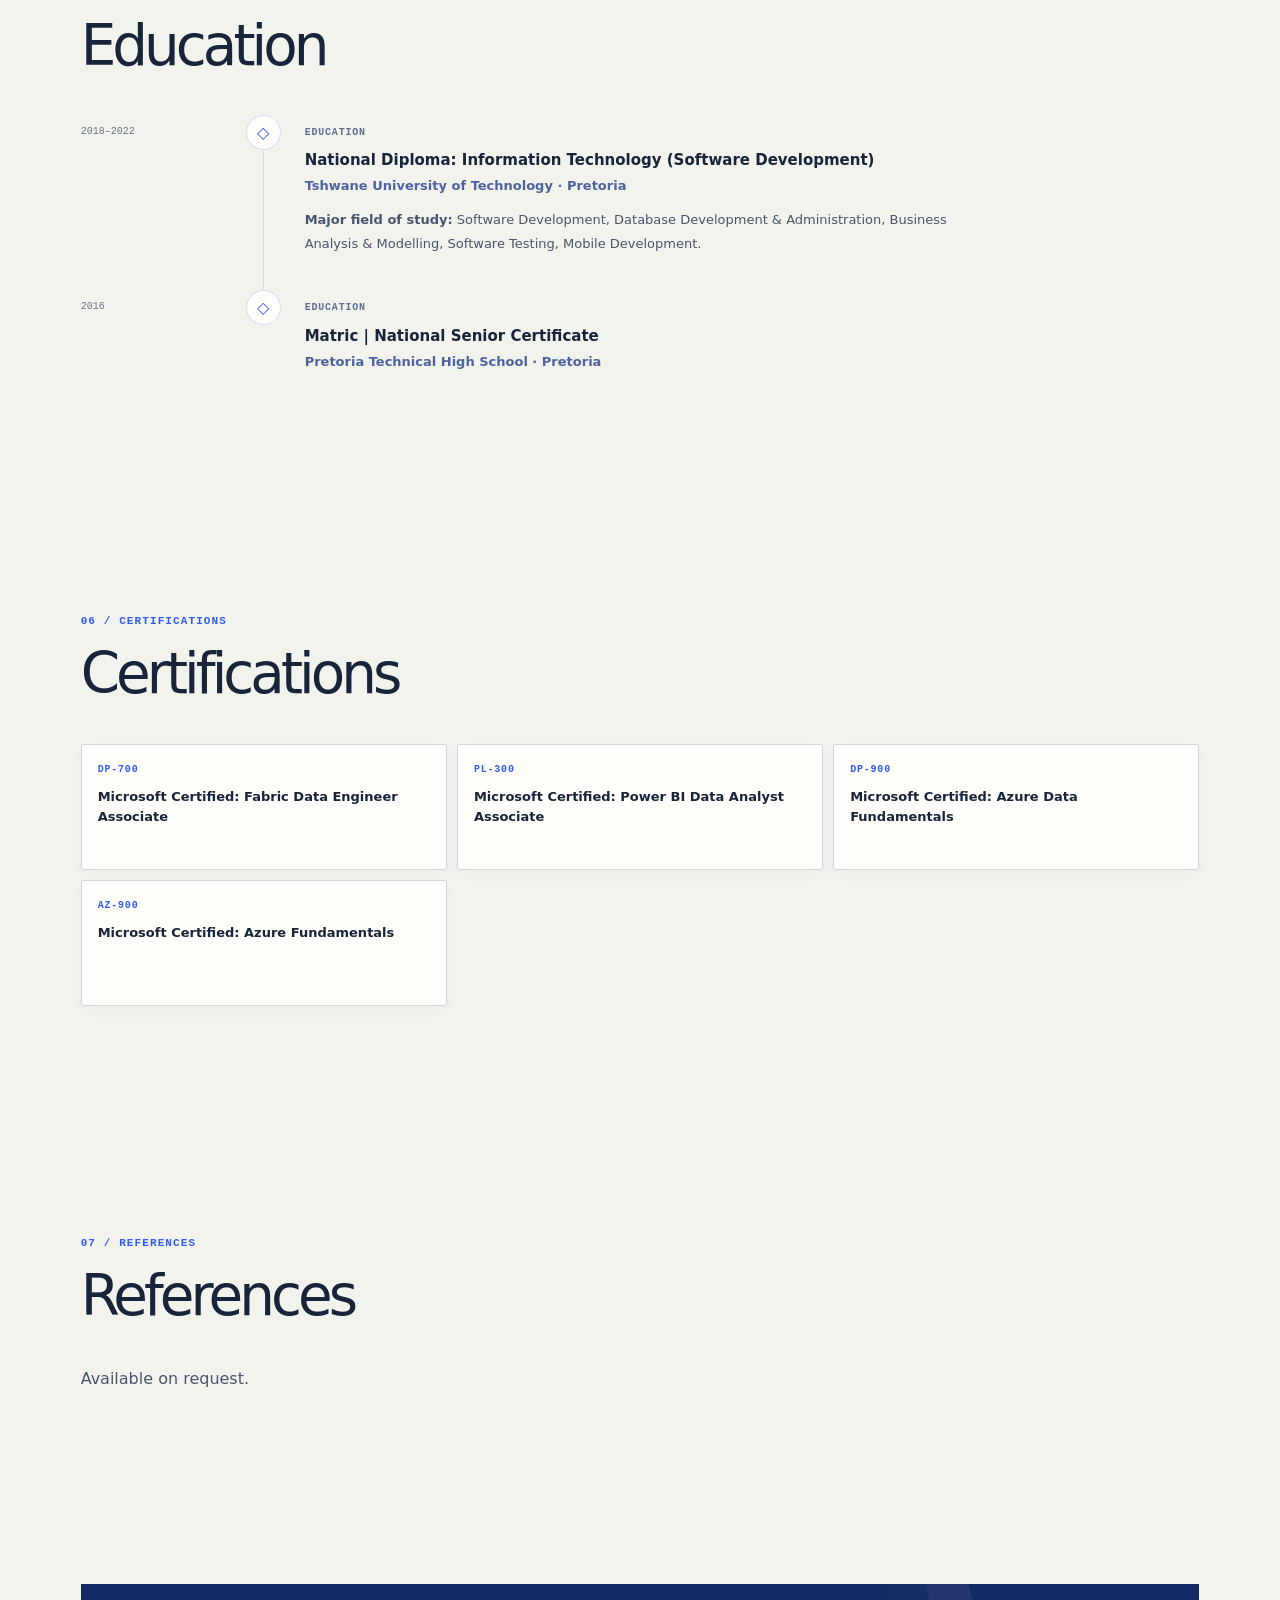
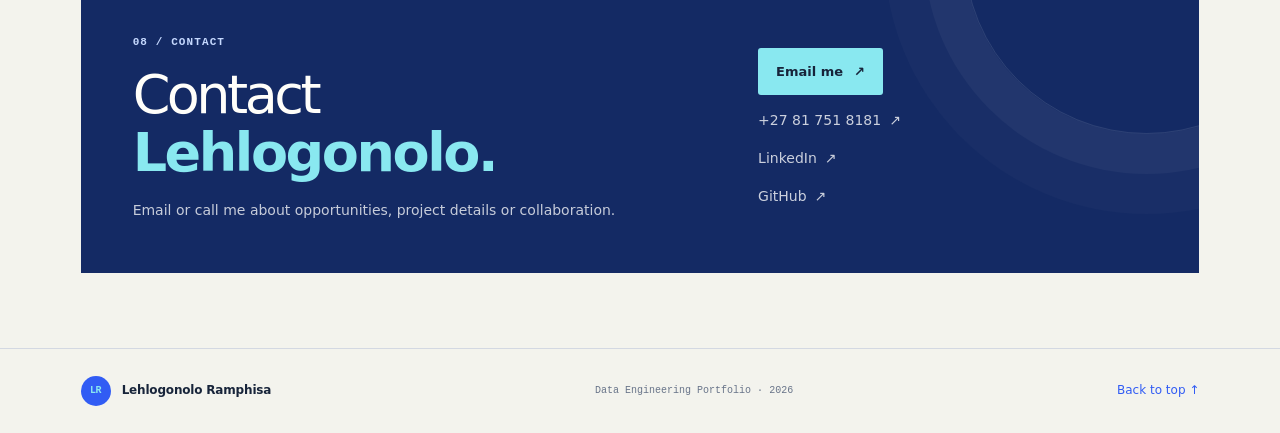
==== commit 2cef90aa: "Sync portfolio HTML copy" ====
--- a/Developer Portfolio.html
+++ b/Developer Portfolio.html
@@ -5,16 +5,16 @@
     <meta name="viewport" content="width=device-width, initial-scale=1" />
     <meta name="theme-color" content="#f3f3ed" />
     <meta name="author" content="Lehlogonolo Ramphisa" />
-    <meta name="description" content="IT professional with three years of software development experience and data engineering projects in Azure, Fabric, SQL, Python, PySpark and Power BI." />
+    <meta name="description" content="IT professional with a National Diploma in Information Technology (Software Development), three years of software development experience and practical Azure and Fabric projects." />
     <meta name="robots" content="index, follow, max-image-preview:large" />
     <meta property="og:type" content="website" />
     <meta property="og:locale" content="en_ZA" />
     <meta property="og:site_name" content="Lehlogonolo Ramphisa | Data Engineering" />
     <meta property="og:title" content="Lehlogonolo Ramphisa | Junior Data Engineer" />
-    <meta property="og:description" content="IT professional with three years of software development experience and practical Azure and Fabric data engineering projects." />
+    <meta property="og:description" content="IT professional with a National Diploma in Information Technology (Software Development), three years of software development experience and practical Azure and Fabric projects." />
     <meta name="twitter:card" content="summary" />
     <meta name="twitter:title" content="Lehlogonolo Ramphisa | Junior Data Engineer" />
-    <meta name="twitter:description" content="Three years of software development experience, with data engineering projects in Azure, Fabric, SQL, Python and PySpark." />
+    <meta name="twitter:description" content="Three years of software development experience, with practical data engineering projects in Azure and Fabric." />
     <title>Lehlogonolo Ramphisa | Junior Data Engineer</title>
     <link rel="icon" type="image/svg+xml" href="favicon.svg" />
     <link rel="preload" as="image" href="profile%20pictures/PP_1-optimized.jpg" fetchpriority="high" />
@@ -26,10 +26,10 @@
         "@type": "Person",
         "name": "Lehlogonolo Ramphisa",
         "jobTitle": "Junior Data Engineer candidate",
-        "description": "IT professional with a National Diploma in Information Technology and three years of software development experience, seeking a Junior Data Engineer role.",
+        "description": "IT professional with a National Diploma in Information Technology (Software Development) and three years of professional software development experience, seeking a Junior Data Engineer role through practical Azure and Fabric projects.",
         "sameAs": [
           "https://github.com/Lehlogonoloramphisa",
-          "https://www.linkedin.com/in/lehlogonolo-ramphisa-6612b829a"
+          "https://www.linkedin.com/in/lehlogonolo-ram"
         ],
         "knowsAbout": [
           "Microsoft Azure",
@@ -76,12 +76,13 @@
           <span></span><span></span>
         </button>
         <nav class="nav-links" id="primary-navigation" aria-label="Primary navigation">
-          <a href="#about">About</a>
-          <a href="#projects">Projects</a>
+          <a href="#about">Personal Details and Summary</a>
           <a href="#skills">Skills</a>
           <a href="#experience">Experience</a>
+          <a href="#projects">Projects</a>
+          <a href="#education">Education</a>
           <a href="#certifications">Certifications</a>
-          <a href="#education">Education</a>
+          <a href="#references">References</a>
           <a href="#contact">Contact</a>
           <a class="nav-cta" href="#contact">Get in touch <span aria-hidden="true">↗</span></a>
         </nav>
@@ -90,17 +91,17 @@
       <main id="main">
         <section class="hero section-wrap" id="home" aria-labelledby="hero-title">
           <div class="hero-copy">
-            <div class="availability"><span class="availability-dot" aria-hidden="true"></span> OPEN TO AZURE + FABRIC DATA ENGINEER ROLES</div>
-            <h1 id="hero-title">Building reliable data pipelines from <em>source to insight.</em></h1>
-            <p class="hero-description">I’m an IT professional with a National Diploma in Information Technology and three years of software development experience. I’m moving into Data Engineering through practical projects in Microsoft Azure and Fabric.</p>
+            <div class="availability"><span class="availability-dot" aria-hidden="true"></span> SEEKING A JUNIOR DATA ENGINEER ROLE</div>
+            <h1 id="hero-title">Lehlogonolo <em>Ramphisa</em></h1>
+            <p class="hero-description">Software Developer with three years of professional experience, pursuing a Junior Data Engineer role.</p>
             <div class="hero-actions">
               <a class="button button-primary" href="#projects">Explore my work <span aria-hidden="true">↗</span></a>
               <a class="button button-secondary" href="Resume/Lehlogonolo%20Ramphisa_Resume.pdf" download="Lehlogonolo-Ramphisa-Data-Engineer-CV.pdf"><span aria-hidden="true">↓</span> Download CV</a>
             </div>
             <div class="hero-links">
               <a href="https://github.com/Lehlogonoloramphisa" target="_blank" rel="noopener noreferrer"><span aria-hidden="true">⌘</span> GitHub <span class="external-mark" aria-hidden="true">↗</span></a>
-              <a href="https://www.linkedin.com/in/lehlogonolo-ramphisa-6612b829a" target="_blank" rel="noopener noreferrer"><span aria-hidden="true">in</span> LinkedIn <span class="external-mark" aria-hidden="true">↗</span></a>
-              <span><i class="location-dot" aria-hidden="true"></i> South Africa</span>
+              <a href="https://www.linkedin.com/in/lehlogonolo-ram" target="_blank" rel="noopener noreferrer"><span aria-hidden="true">in</span> LinkedIn <span class="external-mark" aria-hidden="true">↗</span></a>
+              <span><i class="location-dot" aria-hidden="true"></i> Pretoria, Gauteng, South Africa</span>
             </div>
           </div>
 
@@ -125,43 +126,120 @@
           <a class="scroll-cue" href="#about"><span aria-hidden="true">↓</span> SCROLL TO EXPLORE</a>
         </section>
 
-        <section class="trust-strip" aria-label="Data engineering focus">
+        <div class="trust-strip" role="group" aria-label="Data engineering focus">
           <div class="section-wrap trust-inner"><span>DATA ENGINEERING FOCUS</span><b>SQL &amp; DATA MODELLING</b><b>PYTHON &amp; PYSPARK</b><b>MICROSOFT AZURE + FABRIC</b><b>DATA QUALITY</b></div>
-        </section>
+        </div>
 
         <section class="content-section section-wrap" id="about" aria-labelledby="about-title">
           <div class="section-heading">
-            <p class="eyebrow">01 / MY APPROACH</p>
-            <h2 id="about-title">From software development <em>to data engineering.</em></h2>
+            <p class="eyebrow">01 / PERSONAL DETAILS AND SUMMARY</p>
+            <h2 id="about-title">Personal Details and <em>Summary</em></h2>
           </div>
           <div class="about-grid">
             <div class="about-copy">
-              <p>At FBK Markets, I worked with SQL databases, payment integrations and transaction data, investigating discrepancies and supporting accurate transaction records.</p>
-              <p>I now build Data Engineering projects in Azure and Fabric using SQL, Python and PySpark. They cover data ingestion, transformation, validation and dimensional modelling.</p>
+              <p>IT professional with a National Diploma in Information Technology (Software Development) and three years of professional software development experience. Experienced in SQL databases, transaction data, REST API integrations, data validation and production troubleshooting.</p>
+              <p>Developed practical Data Engineering projects using Microsoft Azure, Microsoft Fabric, Python, PySpark and SQL, covering data ingestion, transformation, data quality checks and dimensional modelling. Seeking a Junior Data Engineer role where I can apply my development experience and technical skills to build reliable data solutions.</p>
             </div>
             <aside class="about-aside" aria-label="Profile summary">
-              <div class="aside-item"><span>EXPERIENCE</span><strong>3 years as Software Developer</strong><small>FBK Markets · 2023–2026</small></div>
-              <div class="aside-item"><span>CAREER FOCUS</span><strong>Azure &amp; Fabric Data Engineering</strong><small>Pipelines, SQL, transformation and quality</small></div>
-              <div class="aside-item"><span>LOCATION</span><strong>South Africa</strong><small>Available for Data Engineer roles</small></div>
+              <div class="aside-item"><span>EMAIL</span><strong>Lehlogonoloramphisa@outlook.com</strong></div>
+              <div class="aside-item"><span>CONTACT</span><strong>+27 81 751 8181</strong></div>
+              <div class="aside-item"><span>LOCATION</span><strong>Pretoria, Gauteng, South Africa</strong></div>
             </aside>
           </div>
         </section>
 
 
+
+
+
+
+
+        <section class="skills-section" id="skills" aria-labelledby="skills-title">
+          <div class="section-wrap content-section">
+            <div class="section-heading">
+              <p class="eyebrow">02 / SKILLS</p>
+              <h2 id="skills-title">Skills</h2>
+            </div>
+            <div class="skills-grid">
+              <article class="skill-card"><div class="skill-icon" aria-hidden="true">⇣</div><h3>Data Engineering</h3><p>Data Ingestion · ETL/ELT · Data Transformation · Data Validation · Data Quality · Batch Processing · Dimensional Modelling · Star Schema</p></article>
+              <article class="skill-card"><div class="skill-icon" aria-hidden="true">▤</div><h3>Analytics &amp; Reporting</h3><p>Power BI · Power Query · DAX · Data Modelling</p></article>
+              <article class="skill-card"><div class="skill-icon" aria-hidden="true">⌘</div><h3>Programming</h3><p>SQL/T-SQL · Python · PySpark · Pandas · REST API integration</p></article>
+              <article class="skill-card"><div class="skill-icon" aria-hidden="true">▤</div><h3>Databases and Storage</h3><p>Microsoft SQL Server · Azure SQL Database · MySQL · Azure Data Lake Storage Gen2 · Delta Lake</p></article>
+              <article class="skill-card"><div class="skill-icon" aria-hidden="true">⇢</div><h3>Cloud &amp; Data Platforms</h3><p>Microsoft Azure · Microsoft Fabric · Azure Data Factory · Azure Databricks</p></article>
+              <article class="skill-card"><div class="skill-icon" aria-hidden="true">⌘</div><h3>Tools</h3><p>Git · GitHub · Docker</p></article>
+              <article class="skill-card"><div class="skill-icon" aria-hidden="true">✦</div><h3>Professional Skills</h3><p>Analytical Thinking · Problem-Solving · Attention to Detail · Communication · Collaboration · Continuous learning · Troubleshooting</p></article>
+            </div>
+          </div>
+        </section>
+
+        <section class="experience-section" id="experience" aria-labelledby="experience-title">
+          <div class="section-wrap content-section">
+            <div class="section-heading">
+              <p class="eyebrow">03 / EXPERIENCE</p>
+              <h2 id="experience-title">Experience</h2>
+            </div>
+            <div class="timeline">
+              <article class="timeline-entry">
+                <div class="timeline-date">MAR 2023 – FEB 2026</div><div class="timeline-marker" aria-hidden="true">↗</div>
+                <div class="timeline-content"><span class="entry-type">PROFESSIONAL EXPERIENCE</span><h3>Software Developer</h3><h4>FBK Markets · Midrand</h4>
+                  <ul><li>Contributed to the development and maintenance of 2 customer-facing business applications and 1 internal system, working with backend logic, relational databases and third-party integrations.</li><li>Integrated 3 third-party payment gateway REST APIs across 2 production systems, supporting automated payment processing and the accurate recording of client transaction data.</li><li>Investigated production database discrepancies, including missing transaction records, incorrect values and payment status updates, helping maintain accurate financial records.</li><li>Checked data consistency between application processes and database records, including whether create, update and delete operations were reflected correctly.</li><li>Wrote SQL queries to extract, filter and validate data for client reports and management summaries.</li><li>Optimised SQL queries for data investigations, reporting and database troubleshooting.</li><li>Investigated application defects, implemented fixes and tested changes before production releases.</li><li>Used Git and GitHub for version control and collaborated with management and team members to clarify requirements and resolve issues.</li></ul>
+                </div>
+              </article>
+            </div>
+          </div>
+        </section>
 
         <section class="content-section section-wrap" id="projects" aria-labelledby="projects-title">
           <div class="section-heading">
-            <p class="eyebrow">02 / FEATURED PROJECTS</p>
-            <h2 id="projects-title">End-to-end data engineering <em>in practice.</em></h2>
-            <p class="section-intro">Follow the data journey from source and ingestion through transformation and quality checks to useful analytics.</p>
+            <p class="eyebrow">04 / PROJECTS</p>
+            <h2 id="projects-title">Projects</h2>
+            <p class="section-intro">Personal Data Engineering projects using Microsoft Azure and Microsoft Fabric.</p>
           </div>
           <div class="projects-list">
+            <article class="project-card" aria-labelledby="insurance-project-title">
+              <div class="project-main">
+                <div class="project-meta"><span>01 / PERSONAL PROJECT · SURELINK INSURANCE</span><span class="project-icon" aria-hidden="true">▤</span></div>
+                <h3 id="insurance-project-title">SureLink Insurance Data Engineering Project</h3>
+                <p class="project-summary">Built a pipeline for a simulated South African insurance business, loading customer, vehicle, policy and claim data into Azure SQL Database with Python, pyodbc and T-SQL MERGE operations. Fabric Dataflow Gen2 ingests the source tables into a Lakehouse; PySpark cleans and validates Silver data before creating Gold fact and dimension tables for Power BI. Data quality checks identify missing, invalid and inconsistent records for review.</p>
+                <ul class="project-work-list" aria-label="CV project responsibilities"><li>Loaded 78,296 records across 4 relational tables from Azure SQL Database into a Microsoft Fabric Lakehouse.</li><li>Used PySpark to clean and validate the data, applying 6 data quality checks and identifying 4 issues for review.</li><li>Developed fact and dimension tables to prepare the processed data for Power BI reporting.</li><li>Retained records with unresolved business rules for review rather than changing values without business guidance.</li></ul>
+                <ul class="tag-list" aria-label="Technologies used"><li>Python</li><li>SQL</li><li>Azure SQL Database</li><li>Microsoft Fabric</li><li>PySpark</li><li>Power BI</li><li>pyodbc</li><li>T-SQL</li><li>Fabric Dataflow Gen2</li><li>Delta Lake</li></ul>
+                <div class="project-links" aria-label="Project resources">
+                  <a class="text-link" href="https://github.com/Lehlogonoloramphisa/Surelink_Insurance_Data-Engineering" target="_blank" rel="noopener noreferrer">Repository <span aria-hidden="true">↗</span></a>
+                  <a class="text-link" href="https://github.com/Lehlogonoloramphisa/Surelink_Insurance_Data-Engineering/blob/main/architecture/SureLink_Architecture.png" target="_blank" rel="noopener noreferrer">Architecture diagram <span aria-hidden="true">↗</span></a>
+                  <a class="text-link" href="https://github.com/Lehlogonoloramphisa/Surelink_Insurance_Data-Engineering/tree/main/Documentation" target="_blank" rel="noopener noreferrer">Project documentation <span aria-hidden="true">↗</span></a>
+                  <a class="text-link" href="https://github.com/Lehlogonoloramphisa/Surelink_Insurance_Data-Engineering/tree/main/notebooks" target="_blank" rel="noopener noreferrer">PySpark notebooks <span aria-hidden="true">↗</span></a>
+                  <a class="text-link" href="https://github.com/Lehlogonoloramphisa/Surelink_Insurance_Data-Engineering/blob/main/Report/SureLink_Insurance_Claims_Dashboard.pdf" target="_blank" rel="noopener noreferrer">Power BI report <span aria-hidden="true">↗</span></a>
+                </div>
+              </div>
+              <dl class="project-results">
+                <div class="result"><dt>78,296</dt><dd>source rows across four tables</dd></div>
+                <div class="result"><dt>19,931</dt><dd>claim rows in Gold FactClaim</dd></div>
+                <div class="result"><dt>0</dt><dd>unmatched claim-to-dimension links</dd></div>
+              </dl>
+              <p class="project-evidence"><strong>Data quality:</strong> six documented checks record rule, severity, status, failed-row count and run time. Four checks flagged issues; values without a confirmed business rule were preserved for review.</p>
+              <details class="project-details">
+                <summary>Explore the interactive architecture</summary>
+                <div class="architecture-diagram" data-architecture>
+                  <ol class="architecture-flow" aria-label="SureLink short-term insurance data flow">
+                    <li><button class="architecture-stage" type="button" aria-pressed="true" data-description="The Azure SQL Database stores customer, vehicle, policy and claim tables. Python and pyodbc load staged batches, and T-SQL MERGE inserts new rows or updates matching records."><span class="architecture-index">01 · SOURCE</span><strong>Azure SQL</strong><small>4 insurance tables</small></button></li>
+                    <li><button class="architecture-stage" type="button" aria-pressed="false" data-description="Fabric Dataflow Gen2 reads the four source tables and loads them into the Bronze Lakehouse. The documented load contains 78,296 rows, matching the Azure SQL source counts."><span class="architecture-index">02 · INGEST</span><strong>Dataflow Gen2</strong><small>78,296 rows</small></button></li>
+                    <li><button class="architecture-stage" type="button" aria-pressed="false" data-description="SureLink_Bronze_lh retains the ingested customer, vehicle, policy and claim tables as the starting point for downstream processing."><span class="architecture-index">03 · BRONZE</span><strong>Raw landing</strong><small>Bronze Lakehouse</small></button></li>
+                    <li><button class="architecture-stage" type="button" aria-pressed="false" data-description="PySpark trims text, converts blank strings to NULL, standardizes selected categories, normalizes email case, checks email formats and records data quality results."><span class="architecture-index">04 · SILVER</span><strong>Clean + validate</strong><small>PySpark + Delta</small></button></li>
+                    <li><button class="architecture-stage" type="button" aria-pressed="false" data-description="The Gold layer contains FactClaim with DimCustomer, DimVehicle, DimPolicy and DimDate. The documented model has 19,931 claims and zero unmatched links to those four dimensions."><span class="architecture-index">05 · GOLD</span><strong>Claims model</strong><small>Fact + dimensions</small></button></li>
+                    <li><button class="architecture-stage" type="button" aria-pressed="false" data-description="SureLink_Semantic_Model supports three Power BI pages: Claims Overview, Claims Analysis and Data Quality Monitoring."><span class="architecture-index">06 · CONSUME</span><strong>Power BI</strong><small>3 report pages</small></button></li>
+                  </ol>
+                  <div class="architecture-readout"><span class="readout-label">Selected stage</span><p class="architecture-detail" aria-live="polite">The Azure SQL Database stores customer, vehicle, policy and claim tables. Python and pyodbc load staged batches, and T-SQL MERGE inserts new rows or updates matching records.</p></div>
+                </div>
+              </details>
+            </article>
+
             <article class="project-card" aria-labelledby="adventureworks-project-title">
               <div class="project-main">
-                <div class="project-meta"><span>01 / AZURE DATA ENGINEERING · ADVENTUREWORKS</span><span class="project-icon" aria-hidden="true">⇢</span></div>
-                <h3 id="adventureworks-project-title">On-Premises SQL Server to Azure Data Engineering Pipeline</h3>
+                <div class="project-meta"><span>02 / PERSONAL PROJECT · AZURE DATA ENGINEERING</span><span class="project-icon" aria-hidden="true">⇢</span></div>
+                <h3 id="adventureworks-project-title">On-Premises SQL-Server to Azure Data Engineering Pipeline</h3>
                 <p class="project-summary">The historical implementation used metadata-driven Azure Data Factory and a Self-hosted Integration Runtime to extract AdventureWorks2022 from local SQL Server into ADLS Gen2. Azure Databricks and PySpark transformed Bronze data into validated Silver Delta tables, then built Gold fact and dimension models for analysis.</p>
-                <ul class="tag-list" aria-label="Technologies used"><li>SQL Server 2022</li><li>Azure Data Factory</li><li>Self-hosted Integration Runtime</li><li>ADLS Gen2</li><li>Azure Databricks</li><li>PySpark</li><li>Delta Lake</li><li>Spark SQL</li></ul>
+                <ul class="project-work-list" aria-label="CV project responsibilities"><li>Built a metadata-driven ingestion pipeline using Azure Data Factory and Self-hosted Integration Runtime to extract data from a local SQL Server database.</li><li>Configured metadata and a SQL watermark control table to support full and incremental data loading.</li><li>Stored extracted data in ADLS Gen2 in Parquet format, then used Databricks and PySpark to transform data into Delta tables across Silver and Gold layers.</li><li>Developed Gold-layer fact and dimension tables to prepare transformed data for analytical workloads.</li></ul>
+                <ul class="tag-list" aria-label="Technologies used"><li>SQL Server</li><li>Docker</li><li>Azure Data Factory</li><li>Self-hosted Integration Runtime</li><li>ADLS Gen2</li><li>Azure Databricks</li><li>PySpark</li><li>Delta Lake</li><li>Spark SQL</li></ul>
                 <div class="project-links" aria-label="Project resources">
                   <a class="text-link" href="https://github.com/Lehlogonoloramphisa/On-Premises_SQL-Server_to_Azure-Data-Engineering_Pipeline" target="_blank" rel="noopener noreferrer">Repository <span aria-hidden="true">↗</span></a>
                   <a class="text-link" href="https://github.com/Lehlogonoloramphisa/On-Premises_SQL-Server_to_Azure-Data-Engineering_Pipeline/blob/main/05_Documentation/Architecture/AdventureWorks_Azure_Data_Pipeline_Architecture.png" target="_blank" rel="noopener noreferrer">Architecture diagram <span aria-hidden="true">↗</span></a>
@@ -191,49 +269,16 @@
               </details>
             </article>
 
-            <article class="project-card" aria-labelledby="insurance-project-title">
-              <div class="project-main">
-                <div class="project-meta"><span>02 / MICROSOFT AZURE + FABRIC · SHORT-TERM INSURANCE</span><span class="project-icon" aria-hidden="true">▤</span></div>
-                <h3 id="insurance-project-title">SureLink Insurance Data Engineering Project</h3>
-                <p class="project-summary">Built a pipeline for a simulated South African insurance business, loading customer, vehicle, policy and claim data into Azure SQL Database with Python, pyodbc and T-SQL MERGE operations. Fabric Dataflow Gen2 ingests the source tables into a Lakehouse; PySpark cleans and validates Silver data before creating Gold fact and dimension tables for Power BI. Data quality checks identify missing, invalid and inconsistent records for review.</p>
-                <ul class="tag-list" aria-label="Technologies used"><li>Azure SQL Database</li><li>Python and pyodbc</li><li>T-SQL</li><li>Fabric Dataflow Gen2</li><li>PySpark</li><li>Delta Lake</li><li>Power BI</li></ul>
-                <div class="project-links" aria-label="Project resources">
-                  <a class="text-link" href="https://github.com/Lehlogonoloramphisa/Surelink_Insurance_Data-Engineering" target="_blank" rel="noopener noreferrer">Repository <span aria-hidden="true">↗</span></a>
-                  <a class="text-link" href="https://github.com/Lehlogonoloramphisa/Surelink_Insurance_Data-Engineering/blob/main/architecture/SureLink_Architecture.png" target="_blank" rel="noopener noreferrer">Architecture diagram <span aria-hidden="true">↗</span></a>
-                  <a class="text-link" href="https://github.com/Lehlogonoloramphisa/Surelink_Insurance_Data-Engineering/tree/main/Documentation" target="_blank" rel="noopener noreferrer">Project documentation <span aria-hidden="true">↗</span></a>
-                  <a class="text-link" href="https://github.com/Lehlogonoloramphisa/Surelink_Insurance_Data-Engineering/tree/main/notebooks" target="_blank" rel="noopener noreferrer">PySpark notebooks <span aria-hidden="true">↗</span></a>
-                  <a class="text-link" href="https://github.com/Lehlogonoloramphisa/Surelink_Insurance_Data-Engineering/blob/main/Report/SureLink_Insurance_Claims_Dashboard.pdf" target="_blank" rel="noopener noreferrer">Power BI report <span aria-hidden="true">↗</span></a>
-                </div>
-              </div>
-              <dl class="project-results">
-                <div class="result"><dt>78,296</dt><dd>source rows across four tables</dd></div>
-                <div class="result"><dt>19,931</dt><dd>claim rows in Gold FactClaim</dd></div>
-                <div class="result"><dt>0</dt><dd>unmatched claim-to-dimension links</dd></div>
-              </dl>
-              <p class="project-evidence"><strong>Data quality:</strong> six documented checks record rule, severity, status, failed-row count and run time. Four checks flagged issues; values without a confirmed business rule were preserved for review.</p>
-              <details class="project-details">
-                <summary>Explore the interactive architecture</summary>
-                <div class="architecture-diagram" data-architecture>
-                  <ol class="architecture-flow" aria-label="SureLink short-term insurance data flow">
-                    <li><button class="architecture-stage" type="button" aria-pressed="true" data-description="The Azure SQL Database stores customer, vehicle, policy and claim tables. Python and pyodbc load staged batches, and T-SQL MERGE inserts new rows or updates matching records."><span class="architecture-index">01 · SOURCE</span><strong>Azure SQL</strong><small>4 insurance tables</small></button></li>
-                    <li><button class="architecture-stage" type="button" aria-pressed="false" data-description="Fabric Dataflow Gen2 reads the four source tables and loads them into the Bronze Lakehouse. The documented load contains 78,296 rows, matching the Azure SQL source counts."><span class="architecture-index">02 · INGEST</span><strong>Dataflow Gen2</strong><small>78,296 rows</small></button></li>
-                    <li><button class="architecture-stage" type="button" aria-pressed="false" data-description="SureLink_Bronze_lh retains the ingested customer, vehicle, policy and claim tables as the starting point for downstream processing."><span class="architecture-index">03 · BRONZE</span><strong>Raw landing</strong><small>Bronze Lakehouse</small></button></li>
-                    <li><button class="architecture-stage" type="button" aria-pressed="false" data-description="PySpark trims text, converts blank strings to NULL, standardizes selected categories, normalizes email case, checks email formats and records data quality results."><span class="architecture-index">04 · SILVER</span><strong>Clean + validate</strong><small>PySpark + Delta</small></button></li>
-                    <li><button class="architecture-stage" type="button" aria-pressed="false" data-description="The Gold layer contains FactClaim with DimCustomer, DimVehicle, DimPolicy and DimDate. The documented model has 19,931 claims and zero unmatched links to those four dimensions."><span class="architecture-index">05 · GOLD</span><strong>Claims model</strong><small>Fact + dimensions</small></button></li>
-                    <li><button class="architecture-stage" type="button" aria-pressed="false" data-description="SureLink_Semantic_Model supports three Power BI pages: Claims Overview, Claims Analysis and Data Quality Monitoring."><span class="architecture-index">06 · CONSUME</span><strong>Power BI</strong><small>3 report pages</small></button></li>
-                  </ol>
-                  <div class="architecture-readout"><span class="readout-label">Selected stage</span><p class="architecture-detail" aria-live="polite">The Azure SQL Database stores customer, vehicle, policy and claim tables. Python and pyodbc load staged batches, and T-SQL MERGE inserts new rows or updates matching records.</p></div>
-                </div>
-              </details>
-            </article>
+
 
 
             <article class="project-card" aria-labelledby="ecommerce-project-title">
               <div class="project-main">
-                <div class="project-meta"><span>03 / MICROSOFT FABRIC · E-COMMERCE</span><span class="project-icon" aria-hidden="true">⇢</span></div>
+                <div class="project-meta"><span>03 / PERSONAL PROJECT · MICROSOFT FABRIC E-COMMERCE</span><span class="project-icon" aria-hidden="true">⇢</span></div>
                 <h3 id="ecommerce-project-title">Microsoft Fabric E-commerce Data Engineering Project</h3>
                 <p class="project-summary">A metadata-driven Fabric pipeline ingests CSV and JSON sources into a lakehouse. PySpark cleans and validates Silver Delta tables, then Gold publishes dimensional, fact and aggregate tables for reporting.</p>
-                <ul class="tag-list" aria-label="Technologies used"><li>Fabric Data Pipelines</li><li>Lakehouse</li><li>Python and PySpark</li><li>Delta Lake</li><li>SQL</li><li>Power BI</li></ul>
+                <ul class="project-work-list" aria-label="CV project responsibilities"><li>Built a metadata-driven data ingestion process to load structured and unstructured e-commerce data into a Microsoft Fabric Lakehouse.</li><li>Used PySpark to clean, standardise and transform data in the Silver layer, including column naming, data preparation and deduplication.</li><li>Applied a Bronze, Silver and Gold architecture using Delta tables to organise raw, cleaned and transformed data.</li><li>Developed Gold-layer fact and dimension tables from customer, product, order, review and web activity data to support analytics and business reporting.</li></ul>
+                <ul class="tag-list" aria-label="Technologies used"><li>Microsoft Fabric</li><li>PySpark</li><li>Delta Lake</li><li>SQL</li><li>Fabric Data Pipelines</li><li>Lakehouse</li><li>Power BI</li></ul>
                 <div class="project-links" aria-label="Project resources">
                   <a class="text-link" href="https://github.com/Lehlogonoloramphisa/Microsoft-Fabric-E-commerce_Data_Engineering" target="_blank" rel="noopener noreferrer">Repository <span aria-hidden="true">↗</span></a>
                   <a class="text-link" href="https://github.com/Lehlogonoloramphisa/Microsoft-Fabric-E-commerce_Data_Engineering/blob/main/architecture/medallion-architecture.png" target="_blank" rel="noopener noreferrer">Architecture diagram <span aria-hidden="true">↗</span></a>
@@ -267,49 +312,30 @@
           <a class="all-projects-link" href="https://github.com/Lehlogonoloramphisa?tab=repositories" target="_blank" rel="noopener noreferrer">Browse all GitHub repositories <span aria-hidden="true">↗</span></a>
         </section>
 
-        <section class="skills-section" id="skills" aria-labelledby="skills-title">
-          <div class="section-wrap content-section">
-            <div class="section-heading">
-              <p class="eyebrow">03 / TECHNICAL SKILLS</p>
-              <h2 id="skills-title">Tools for <em>dependable data workflows.</em></h2>
-              <p class="section-intro">Skills from my current resume, grouped by the areas I use in my work.</p>
-            </div>
-            <div class="skills-grid">
-              <article class="skill-card"><div class="skill-icon" aria-hidden="true">⇣</div><h3>Data engineering</h3><p>Data ingestion · ETL/ELT · Data transformation · Data validation · Data quality · Batch processing · Dimensional modelling · Star schema</p></article>
-              <article class="skill-card"><div class="skill-icon" aria-hidden="true">▤</div><h3>Analytics &amp; reporting</h3><p>Power BI · Power Query · DAX · Data modelling</p></article>
-              <article class="skill-card"><div class="skill-icon" aria-hidden="true">⌘</div><h3>Programming</h3><p>SQL and T-SQL · Python · PySpark · Pandas · REST API integration</p></article>
-              <article class="skill-card"><div class="skill-icon" aria-hidden="true">▤</div><h3>Databases &amp; storage</h3><p>Microsoft SQL Server · Azure SQL Database · MySQL · Azure Data Lake Storage Gen2 · Delta Lake</p></article>
-              <article class="skill-card"><div class="skill-icon" aria-hidden="true">⇢</div><h3>Cloud &amp; data platforms</h3><p>Microsoft Azure · Microsoft Fabric · Azure Data Factory · Azure Databricks</p></article>
-              <article class="skill-card"><div class="skill-icon" aria-hidden="true">⌘</div><h3>Tools</h3><p>Git · GitHub · Docker</p></article>
-              <article class="skill-card"><div class="skill-icon" aria-hidden="true">✦</div><h3>Professional skills</h3><p>Analytical thinking · Problem-solving · Attention to detail · Communication · Collaboration · Continuous learning · Troubleshooting</p></article>
-            </div>
-          </div>
-        </section>
-
-        <section class="experience-section" id="experience" aria-labelledby="experience-title">
-          <div class="section-wrap content-section">
-            <div class="section-heading">
-              <p class="eyebrow">04 / PROFESSIONAL EXPERIENCE</p>
-              <h2 id="experience-title">Software development experience with <em>transaction data.</em></h2>
-              <p class="section-intro">At FBK Markets, I developed and maintained business applications, integrated payment services and investigated transaction data issues.</p>
-            </div>
-            <div class="timeline">
-              <article class="timeline-entry">
-                <div class="timeline-date">MAR 2023 – FEB 2026</div><div class="timeline-marker" aria-hidden="true">↗</div>
-                <div class="timeline-content"><span class="entry-type">PROFESSIONAL EXPERIENCE</span><h3>Software Developer</h3><h4>FBK Markets · Midrand</h4>
-                  <ul><li>Developed and maintained two customer-facing applications and one internal system.</li><li>Integrated three third-party payment gateway REST APIs across two production systems.</li><li>Used SQL and T-SQL to investigate database discrepancies and prepare client and management reports.</li><li>Checked transaction consistency between payment services and database records.</li><li>Investigated production issues, implemented fixes and tested changes before release.</li></ul>
-                </div>
-              </article>
-            </div>
+        <section class="content-section section-wrap" id="education" aria-labelledby="education-title">
+          <div class="section-heading">
+            <p class="eyebrow">05 / EDUCATION</p>
+            <h2 id="education-title">Education</h2>
+          </div>
+          <div class="timeline">
+            <article class="timeline-entry">
+              <div class="timeline-date">2018–2022</div><div class="timeline-marker" aria-hidden="true">◇</div>
+              <div class="timeline-content"><span class="entry-type">EDUCATION</span><h3>National Diploma: Information Technology (Software Development)</h3><h4>Tshwane University of Technology · Pretoria</h4>
+                <p><strong>Major field of study:</strong> Software Development, Database Development &amp; Administration, Business Analysis &amp; Modelling, Software Testing, Mobile Development.</p>
+              </div>
+            </article>
+            <article class="timeline-entry">
+              <div class="timeline-date">2016</div><div class="timeline-marker" aria-hidden="true">◇</div>
+              <div class="timeline-content"><span class="entry-type">EDUCATION</span><h3>Matric | National Senior Certificate</h3><h4>Pretoria Technical High School · Pretoria</h4></div>
+            </article>
           </div>
         </section>
 
         <section class="certifications-section" id="certifications" aria-labelledby="certifications-title">
           <div class="section-wrap content-section">
             <div class="section-heading">
-              <p class="eyebrow">05 / CERTIFICATIONS</p>
-              <h2 id="certifications-title">Credentials behind <em>the work.</em></h2>
-              <p class="section-intro">Microsoft certifications listed on my current resume in Fabric data engineering, Power BI and Azure.</p>
+              <p class="eyebrow">06 / CERTIFICATIONS</p>
+              <h2 id="certifications-title">Certifications</h2>
             </div>
             <div class="credentials-grid">
               <div class="credential-card"><span class="credential-code">DP-700</span><strong>Microsoft Certified: Fabric Data Engineer Associate</strong></div>
@@ -320,25 +346,22 @@
           </div>
         </section>
 
-        <section class="content-section section-wrap" id="education" aria-labelledby="education-title">
+
+
+
+
+        <section class="content-section section-wrap" id="references" aria-labelledby="references-title">
           <div class="section-heading">
-            <p class="eyebrow">06 / EDUCATION</p>
-            <h2 id="education-title">Education and <em>software development foundations.</em></h2>
-          </div>
-          <div class="timeline">
-            <article class="timeline-entry">
-              <div class="timeline-date">2018–2022</div><div class="timeline-marker" aria-hidden="true">◇</div>
-              <div class="timeline-content"><span class="entry-type">EDUCATION</span><h3>National Diploma in Information Technology (Software Development)</h3><h4>Tshwane University of Technology · Pretoria</h4>
-                <p>Software Development, Database Development and Administration, Business Analysis, Software Testing and Mobile Development.</p>
-              </div>
-            </article>
-          </div>
+            <p class="eyebrow">07 / REFERENCES</p>
+            <h2 id="references-title">References</h2>
+          </div>
+          <p class="section-intro">Available on request.</p>
         </section>
 
         <section class="contact-section section-wrap" id="contact" aria-labelledby="contact-title">
           <div class="contact-panel">
-            <div><p class="eyebrow">07 / CONTACT</p><h2 id="contact-title">Let’s talk about<br /><em>Data Engineering.</em></h2><p class="contact-copy">Contact me to discuss the projects featured here, collaboration or Data Engineering opportunities.</p></div>
-            <div class="contact-actions"><a class="button button-light" href="mailto:lehlogonoloramphisa@outlook.com">Email me <span aria-hidden="true">↗</span></a><a href="https://www.linkedin.com/in/lehlogonolo-ramphisa-6612b829a" target="_blank" rel="noopener noreferrer">LinkedIn <span aria-hidden="true">↗</span></a><a href="https://github.com/Lehlogonoloramphisa" target="_blank" rel="noopener noreferrer">GitHub <span aria-hidden="true">↗</span></a></div>
+            <div><p class="eyebrow">08 / CONTACT</p><h2 id="contact-title">Contact<br /><em>Lehlogonolo.</em></h2><p class="contact-copy">Email or call me about opportunities, project details or collaboration.</p></div>
+            <div class="contact-actions"><a class="button button-light" href="mailto:Lehlogonoloramphisa@outlook.com">Email me <span aria-hidden="true">↗</span></a><a href="tel:+27817518181">+27 81 751 8181 <span aria-hidden="true">↗</span></a><a href="https://www.linkedin.com/in/lehlogonolo-ram" target="_blank" rel="noopener noreferrer">LinkedIn <span aria-hidden="true">↗</span></a><a href="https://github.com/Lehlogonoloramphisa" target="_blank" rel="noopener noreferrer">GitHub <span aria-hidden="true">↗</span></a></div>
           </div>
         </section>
       </main>
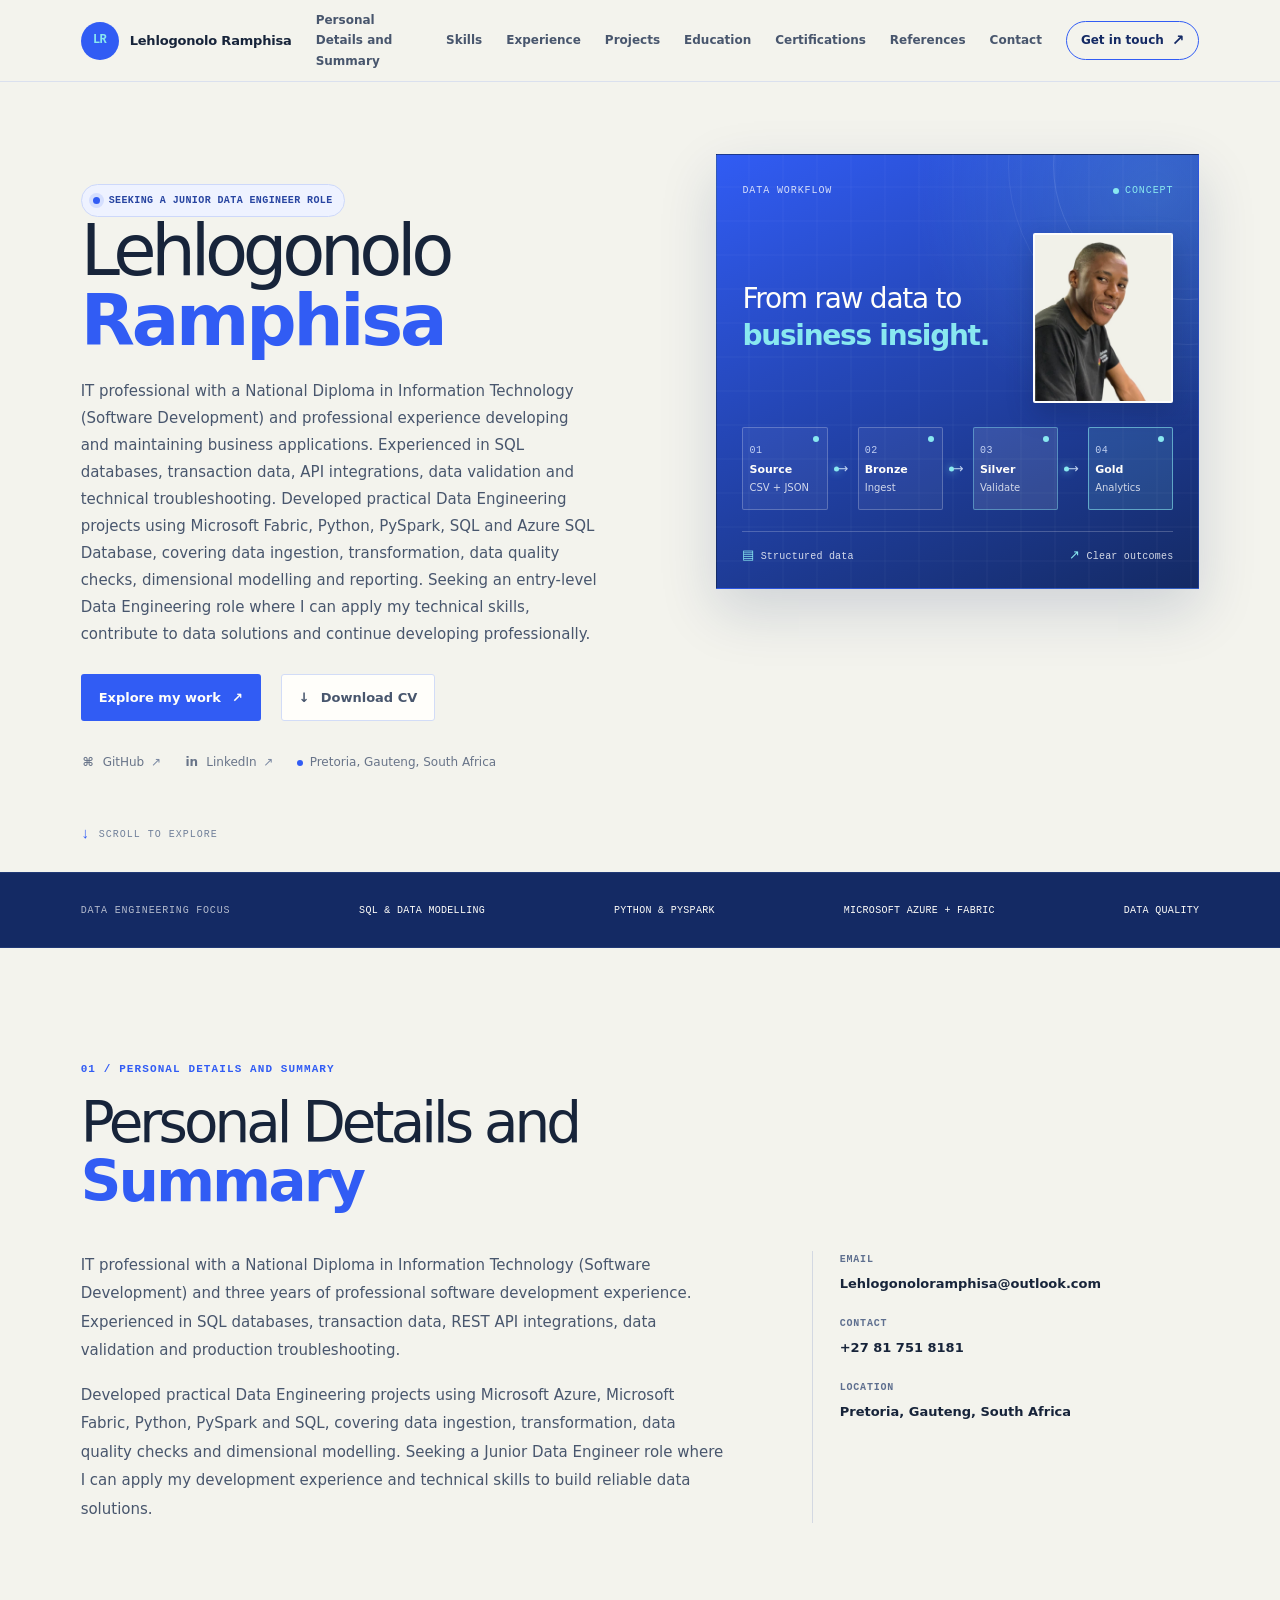
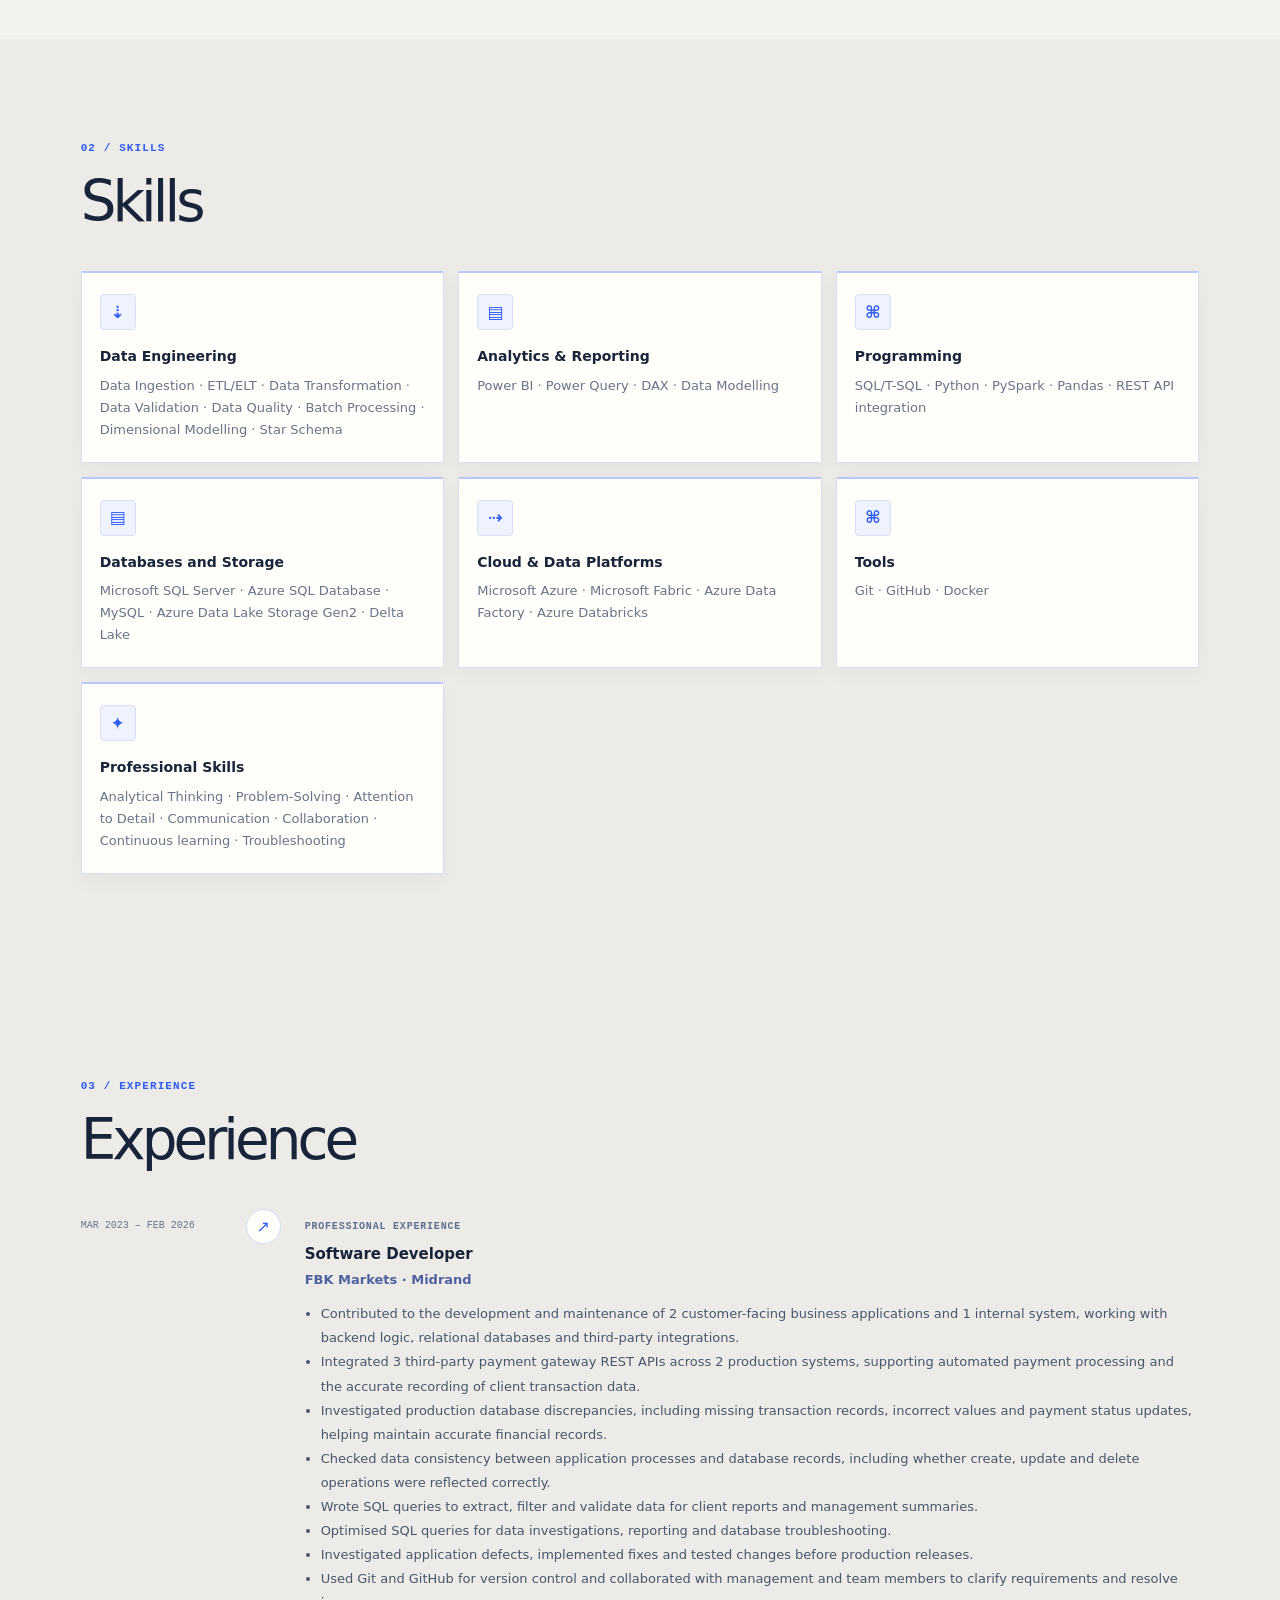
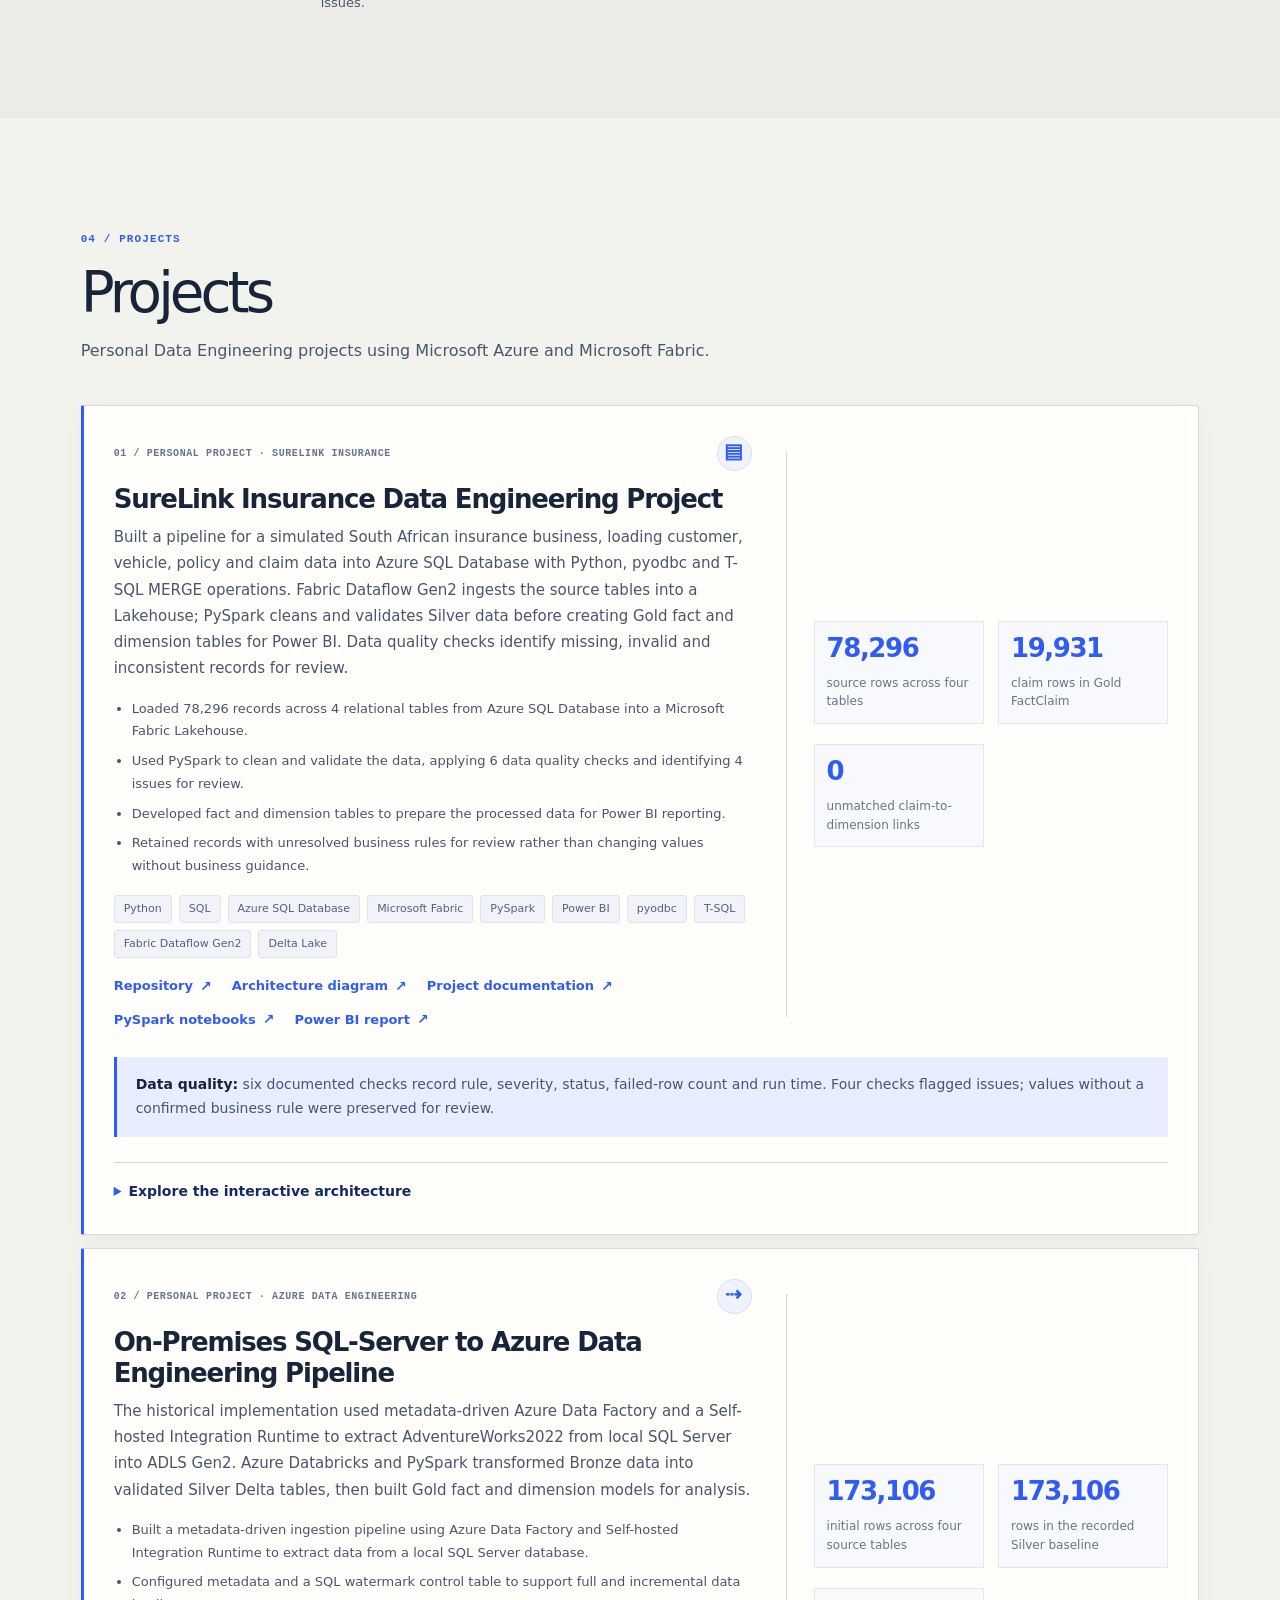
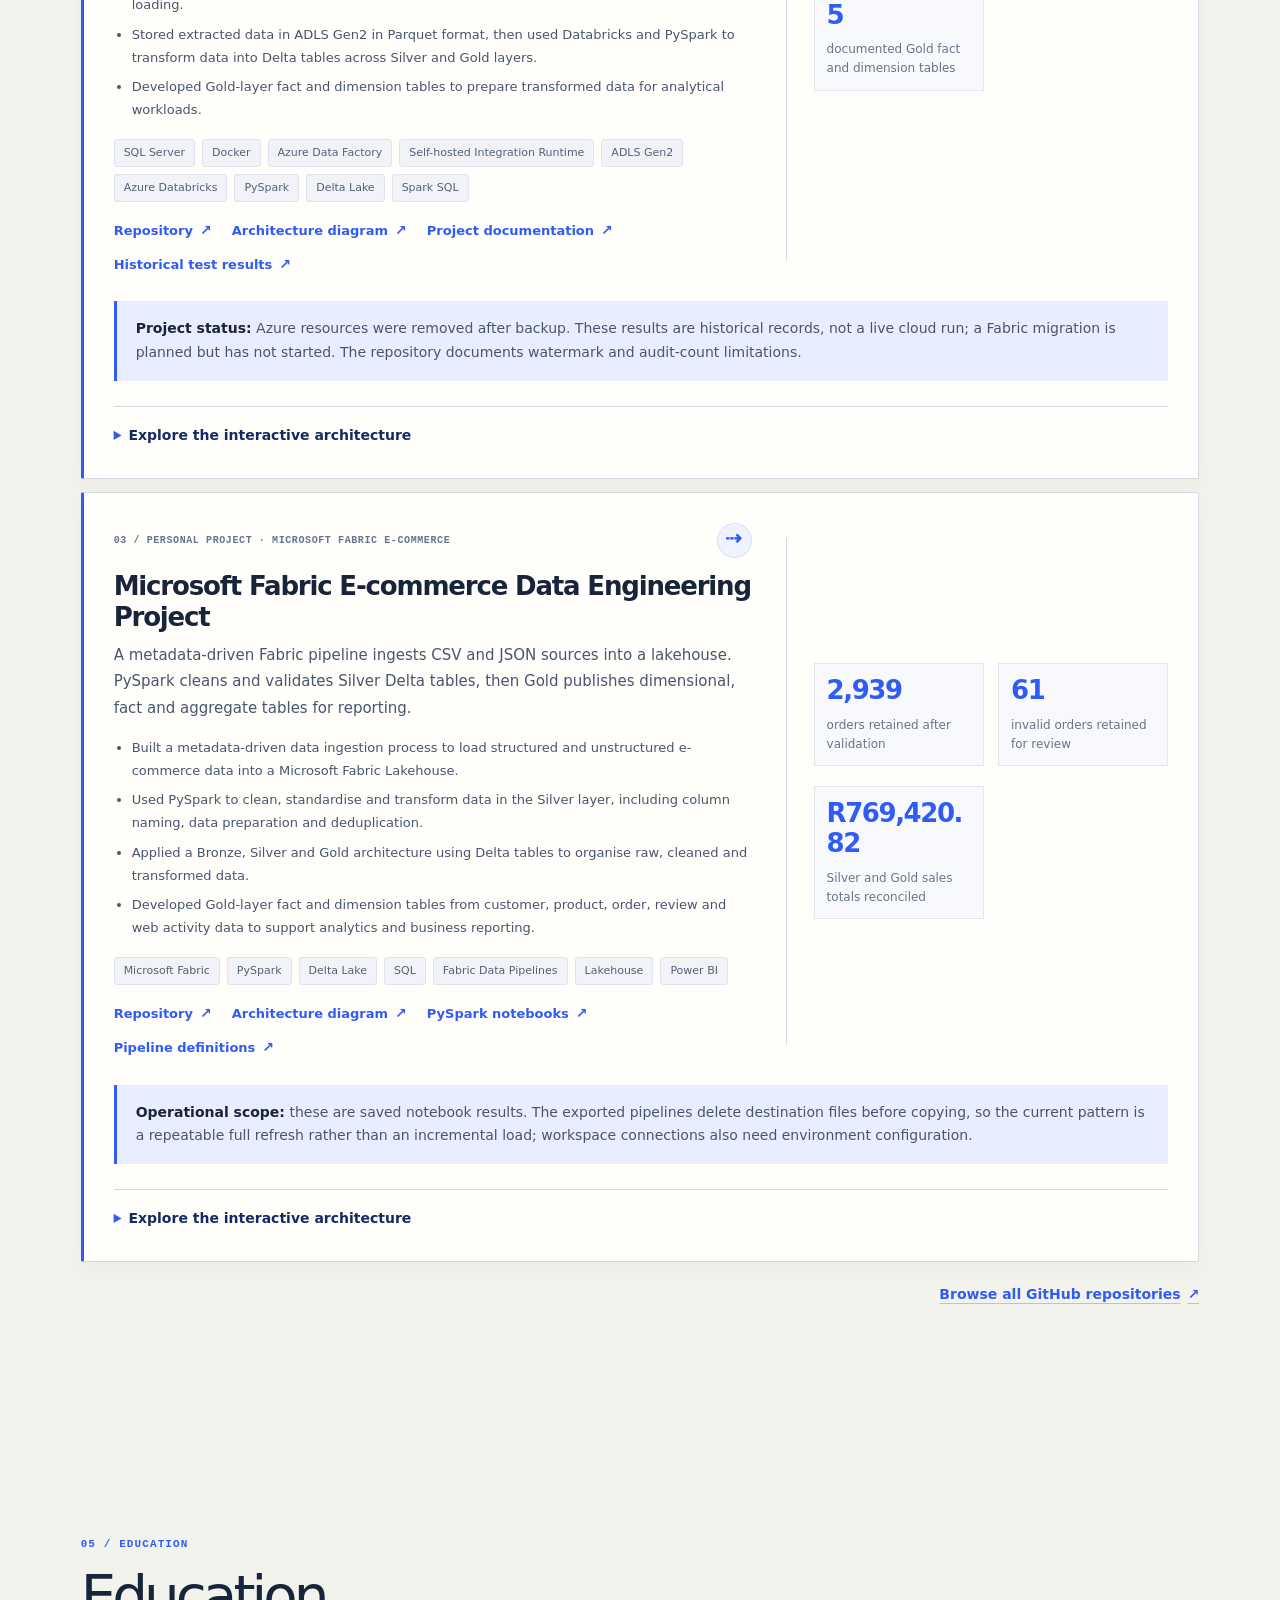
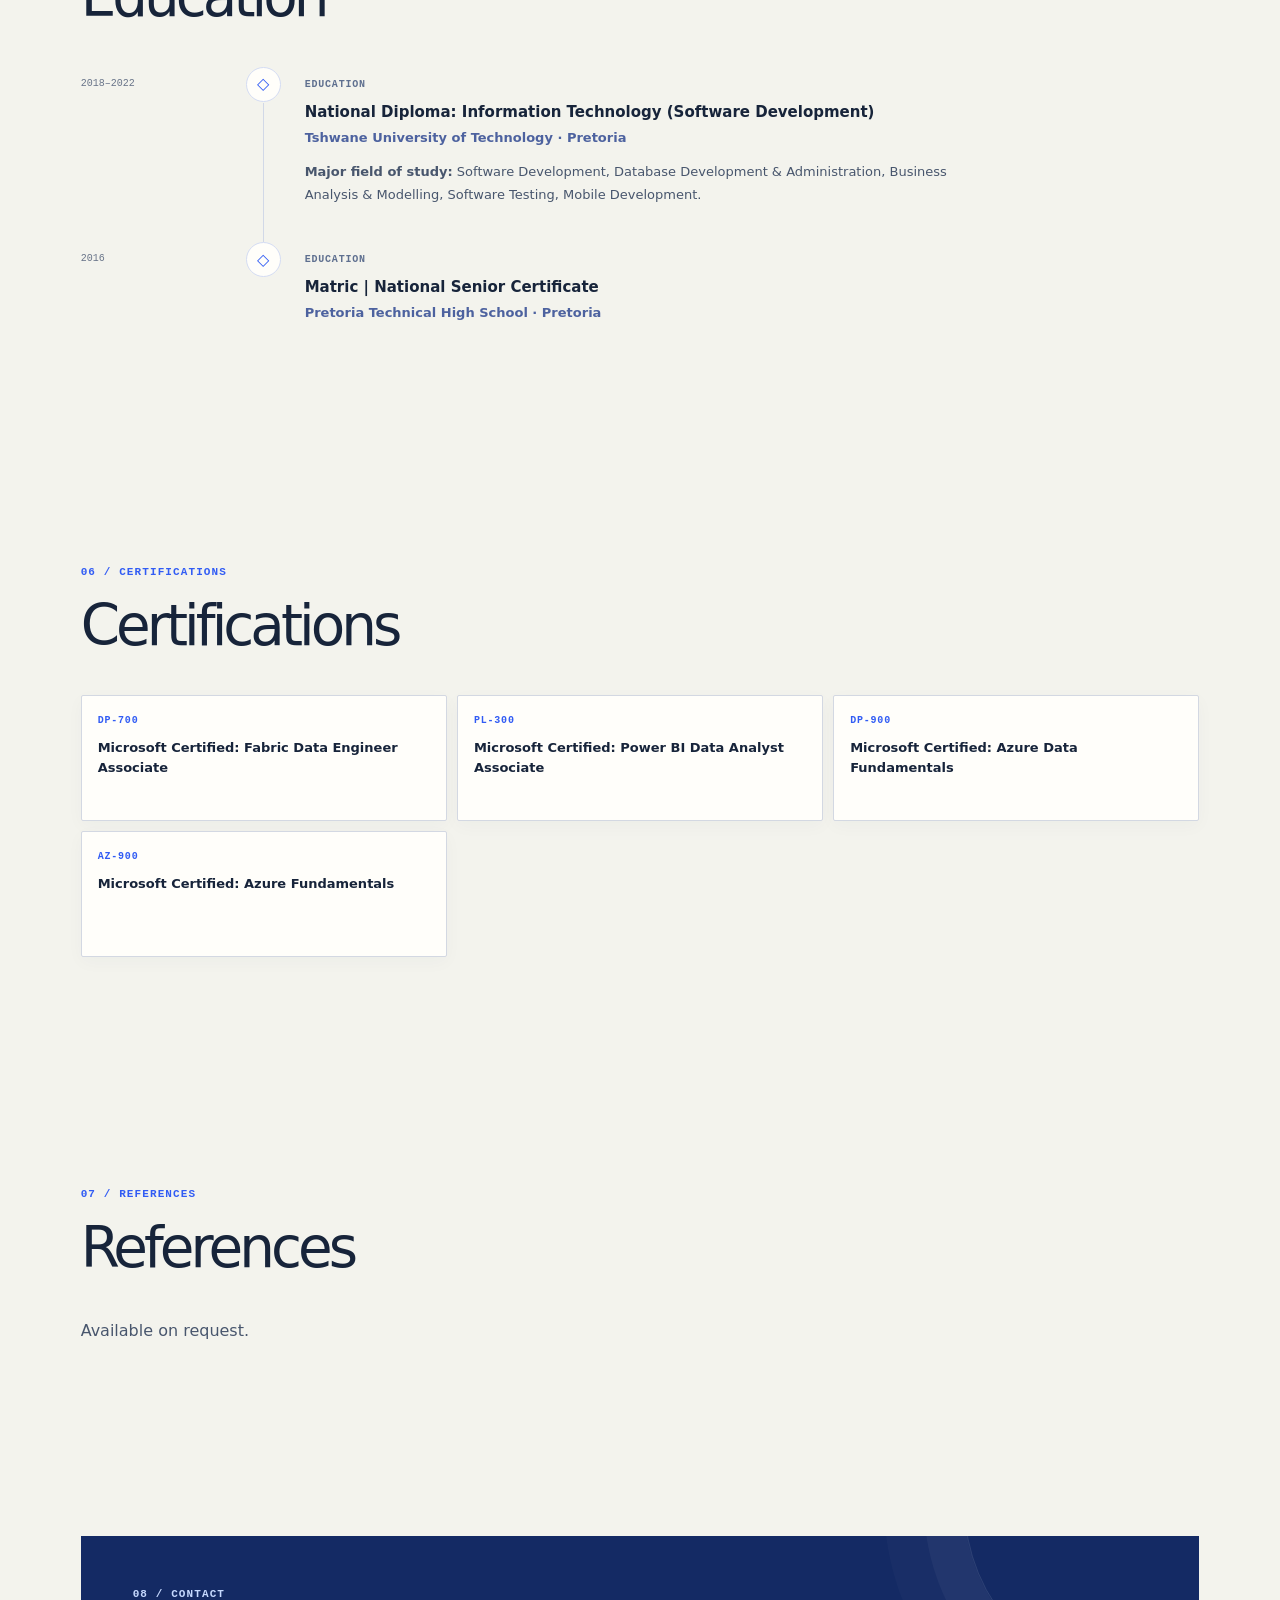
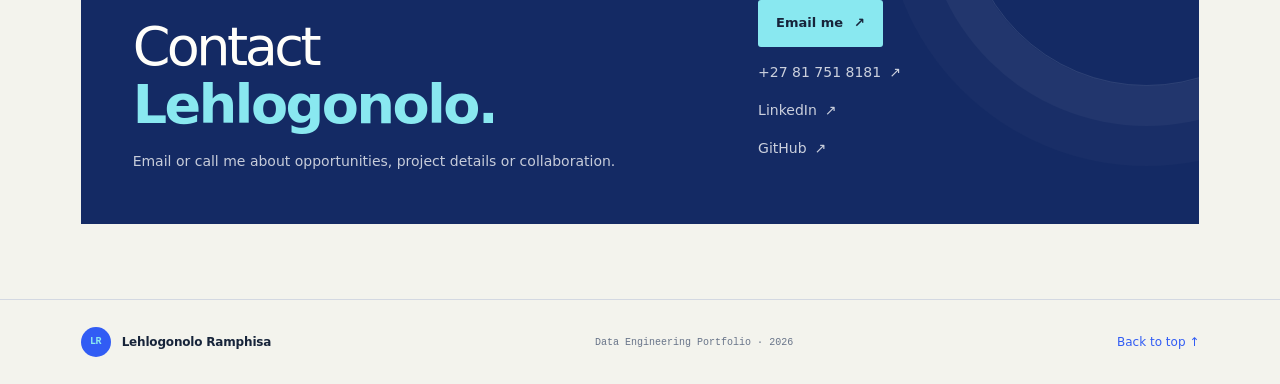
==== commit e327e7bf: "Sync IDE portfolio page" ====
--- a/Developer Portfolio.html
+++ b/Developer Portfolio.html
@@ -93,7 +93,7 @@
           <div class="hero-copy">
             <div class="availability"><span class="availability-dot" aria-hidden="true"></span> SEEKING A JUNIOR DATA ENGINEER ROLE</div>
             <h1 id="hero-title">Lehlogonolo <em>Ramphisa</em></h1>
-            <p class="hero-description">Software Developer with three years of professional experience, pursuing a Junior Data Engineer role.</p>
+            <p class="hero-description">IT professional with a National Diploma in Information Technology (Software Development) and professional experience developing and maintaining business applications. Experienced in SQL databases, transaction data, API integrations, data validation and technical troubleshooting. Developed practical Data Engineering projects using Microsoft Fabric, Python, PySpark, SQL and Azure SQL Database, covering data ingestion, transformation, data quality checks, dimensional modelling and reporting. Seeking an entry-level Data Engineering role where I can apply my technical skills, contribute to data solutions and continue developing professionally.</p>
             <div class="hero-actions">
               <a class="button button-primary" href="#projects">Explore my work <span aria-hidden="true">↗</span></a>
               <a class="button button-secondary" href="Resume/Lehlogonolo%20Ramphisa_Resume.pdf" download="Lehlogonolo-Ramphisa-Data-Engineer-CV.pdf"><span aria-hidden="true">↓</span> Download CV</a>
--- a/styles.css
+++ b/styles.css
@@ -120,7 +120,7 @@
 .about-aside { display: flex; flex-direction: column; gap: 20px; padding-left: 27px; border-left: 1px solid var(--line); }
 .aside-item { display: flex; flex-direction: column; gap: 5px; }
 .aside-item > span, .entry-type { color: #5e6f8f; font-family: var(--mono); font-size: 10px; font-weight: 600; letter-spacing: .08em; }
-.aside-item strong { color: var(--ink); font-size: 13px; font-weight: 700; }
+.aside-item strong { color: var(--ink); font-size: 13px; font-weight: 700; overflow-wrap: anywhere; }
 .aside-item small { color: var(--muted); font-size: 13px; line-height: 1.55; }
 
 .skills-section, .experience-section { background: var(--paper-deep); }
@@ -145,6 +145,7 @@
 .project-icon { display: grid; width: 35px; height: 35px; flex: 0 0 auto; place-items: center; border: 1px solid #d8dff5; border-radius: 50%; background: #eff3ff; color: var(--blue); font-size: 20px; }
 .project-main h3 { margin: 13px 0 9px; color: var(--ink); font-size: clamp(19px, 2.25vw, 26px); font-weight: 600; letter-spacing: -.045em; line-height: 1.2; overflow-wrap: anywhere; }
 .project-summary { max-width: 690px; margin: 0; color: var(--ink-soft); font-size: 15px; line-height: 1.75; }
+.project-work-list { display: grid; gap: 7px; margin: 16px 0; padding-left: 18px; color: var(--ink-soft); font-size: 13px; line-height: 1.75; overflow-wrap: anywhere; }
 .tag-list { display: flex; flex-wrap: wrap; gap: 7px; margin: 17px 0; padding: 0; list-style: none; }
 .tag-list li { padding: 5px 9px; border: 1px solid #dfe3ed; border-radius: 3px; background: #f1f3f9; color: #53617a; font-size: 11px; line-height: 1.45; }
 .project-links { display: flex; flex-wrap: wrap; gap: 10px 20px; }
@@ -197,6 +198,7 @@
 .contact-panel { position: relative; display: grid; grid-template-columns: minmax(0, 1fr) minmax(0, .68fr); align-items: center; gap: 53px; overflow: hidden; padding: 49px 52px; background: var(--blue-deep); color: var(--white); }
 .contact-panel::after { position: absolute; top: -215px; right: -130px; width: 365px; height: 365px; border: 1px solid rgb(255 255 255 / 11%); border-radius: 50%; box-shadow: 0 0 0 40px rgb(255 255 255 / 4%), 0 0 0 80px rgb(255 255 255 / 2%); content: ""; pointer-events: none; }
 .contact-panel > div { position: relative; z-index: 1; min-width: 0; }
+.contact-actions a { overflow-wrap: anywhere; }
 .contact-panel .eyebrow { margin: 0 0 14px; color: #c6d9ff; }
 .contact-panel h2 { margin: 0; color: var(--white); font-size: clamp(34px, 4.4vw, 54px); font-weight: 500; letter-spacing: -.065em; line-height: 1.08; overflow-wrap: anywhere; }
 .contact-panel h2 em { color: var(--aqua); }
@@ -340,3 +342,4 @@
   .pipeline-arrow::after { left: 50%; transform: translate(-50%, -50%); opacity: .75; animation: none !important; }
   .pipeline-stage::after { opacity: .75; box-shadow: none; animation: none !important; }
 }
+
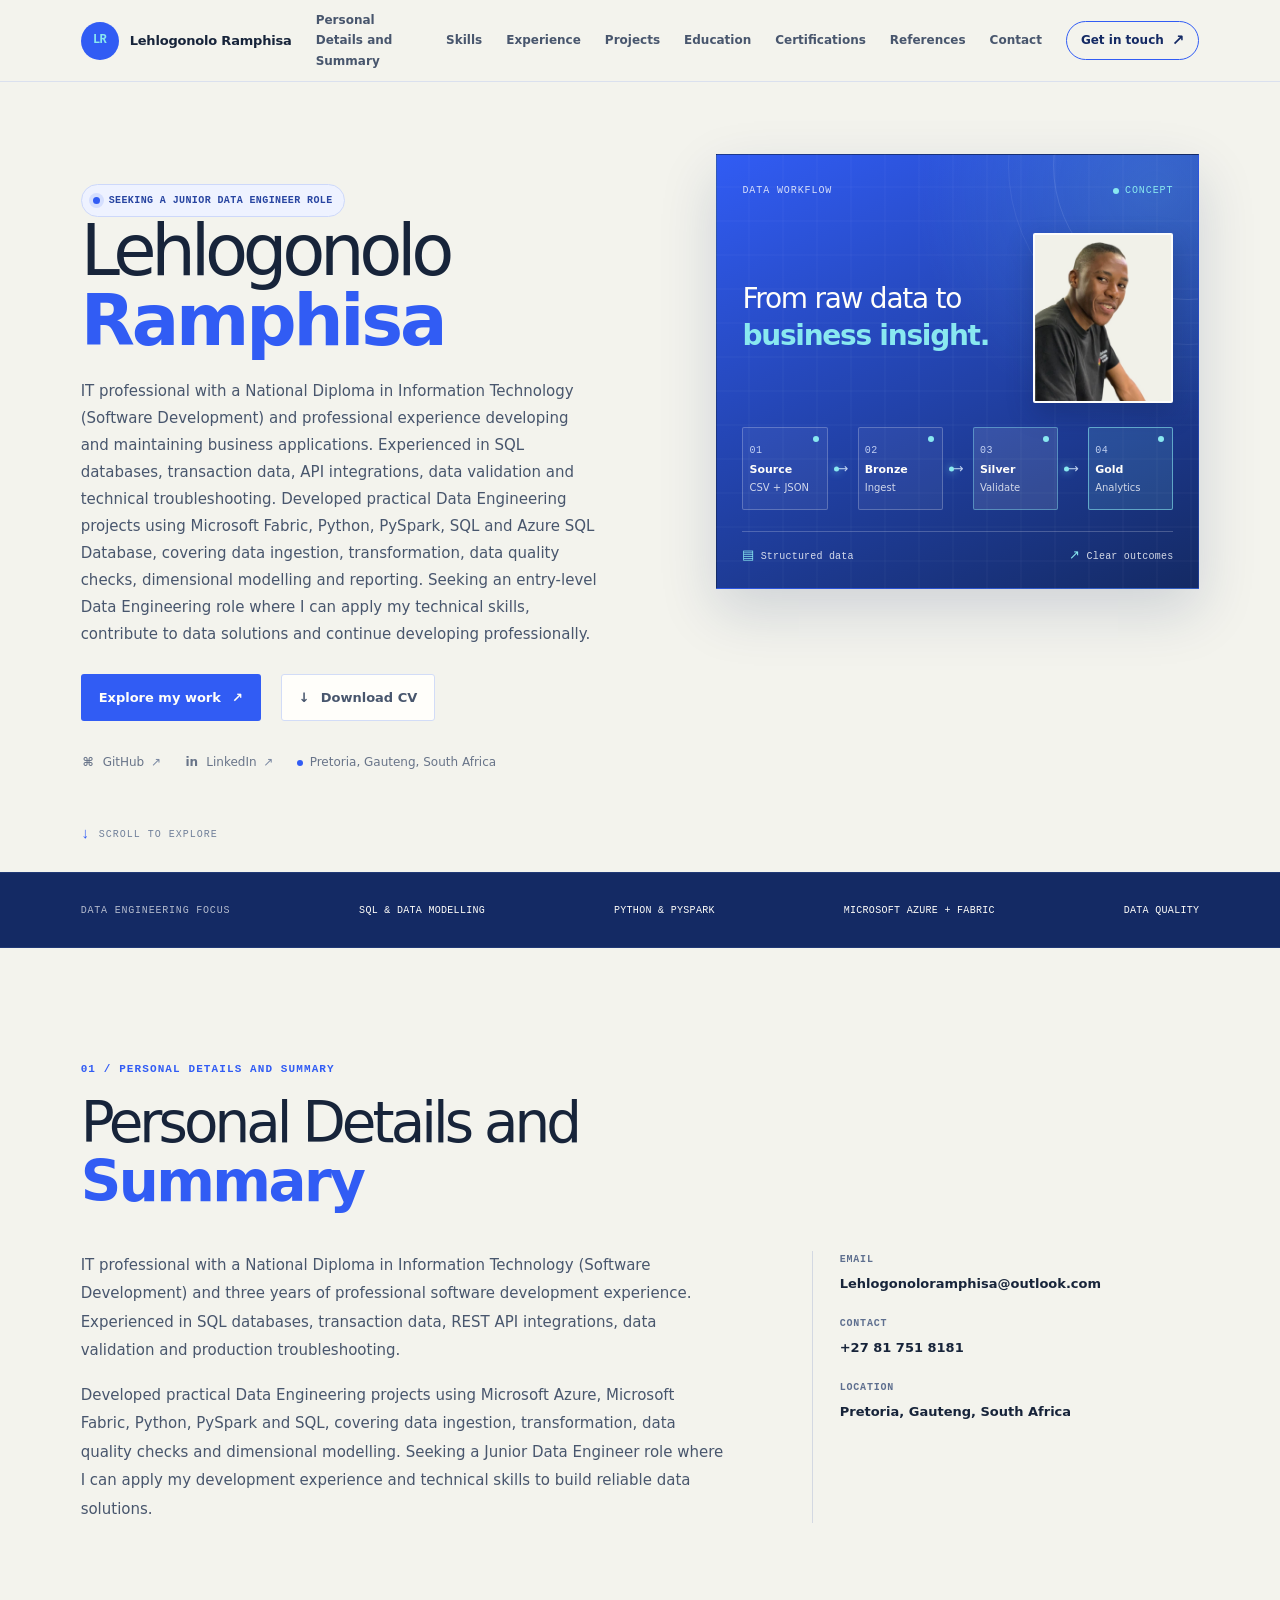
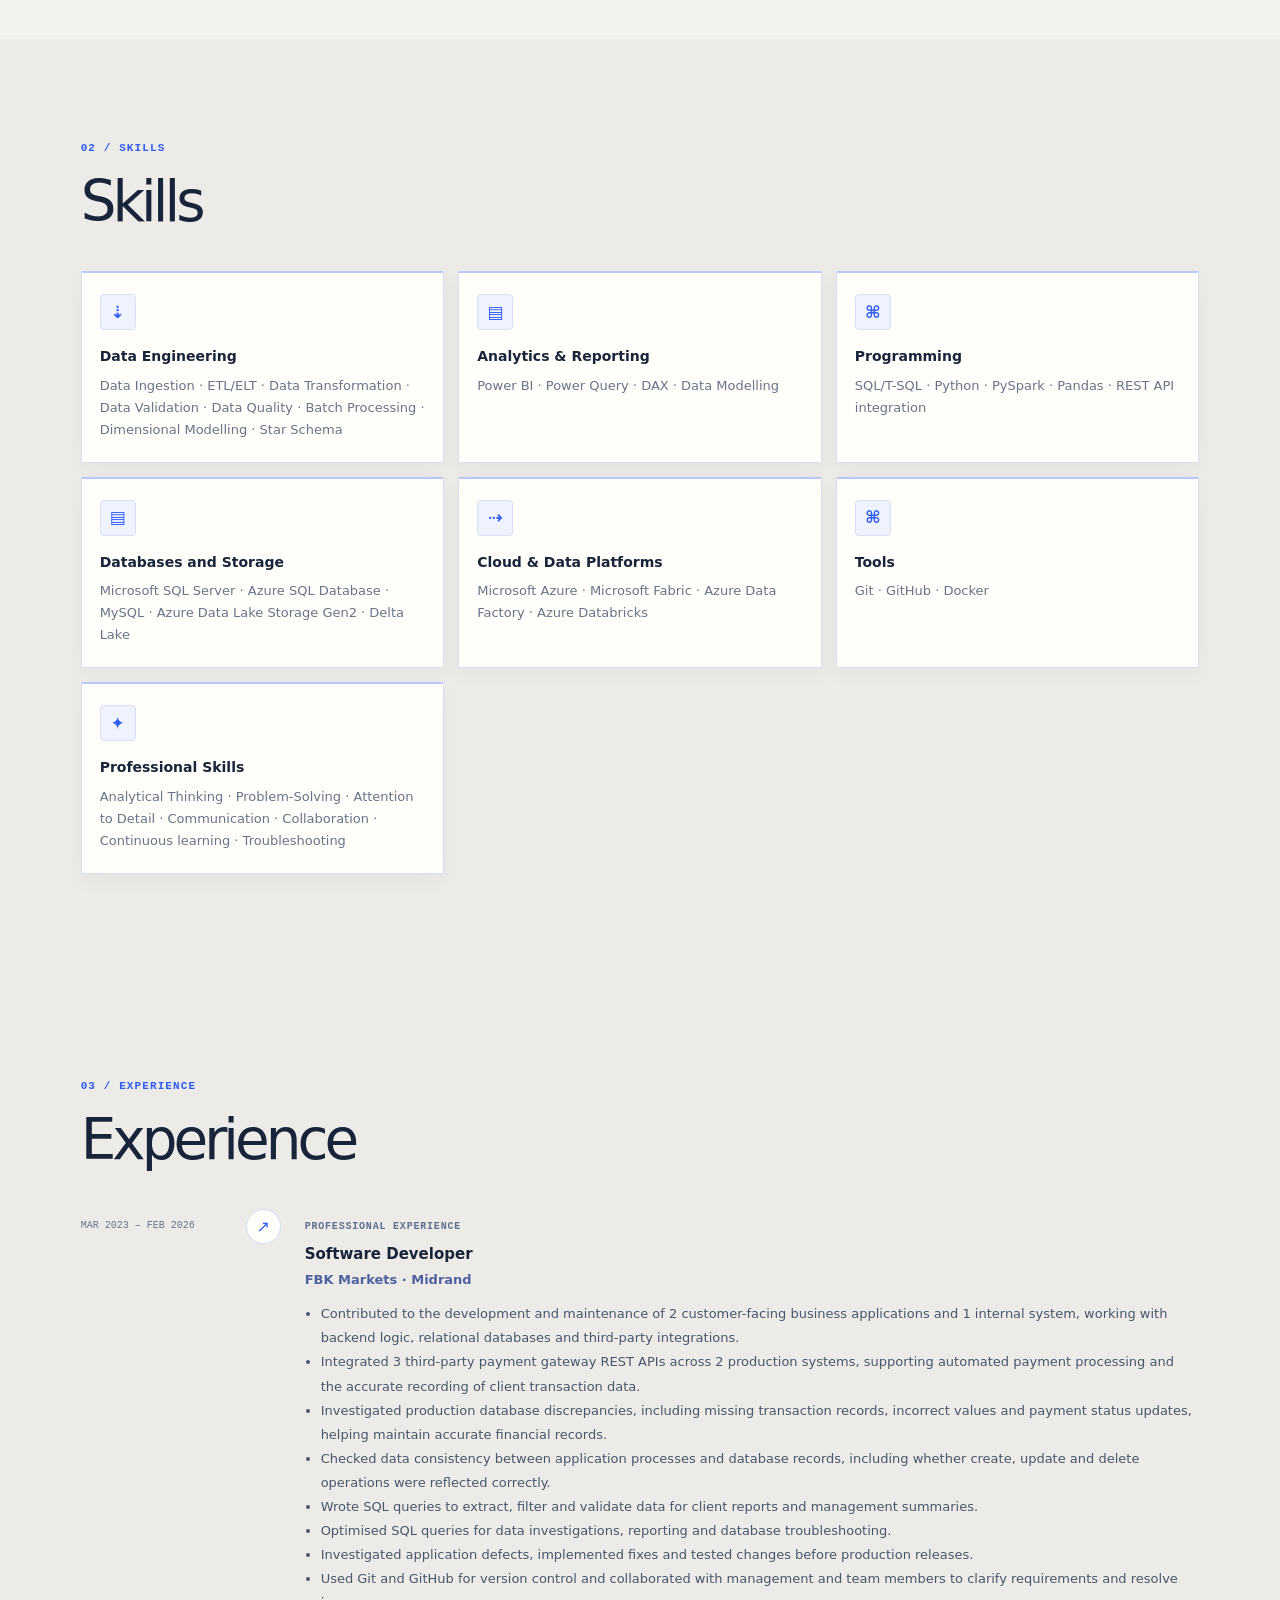
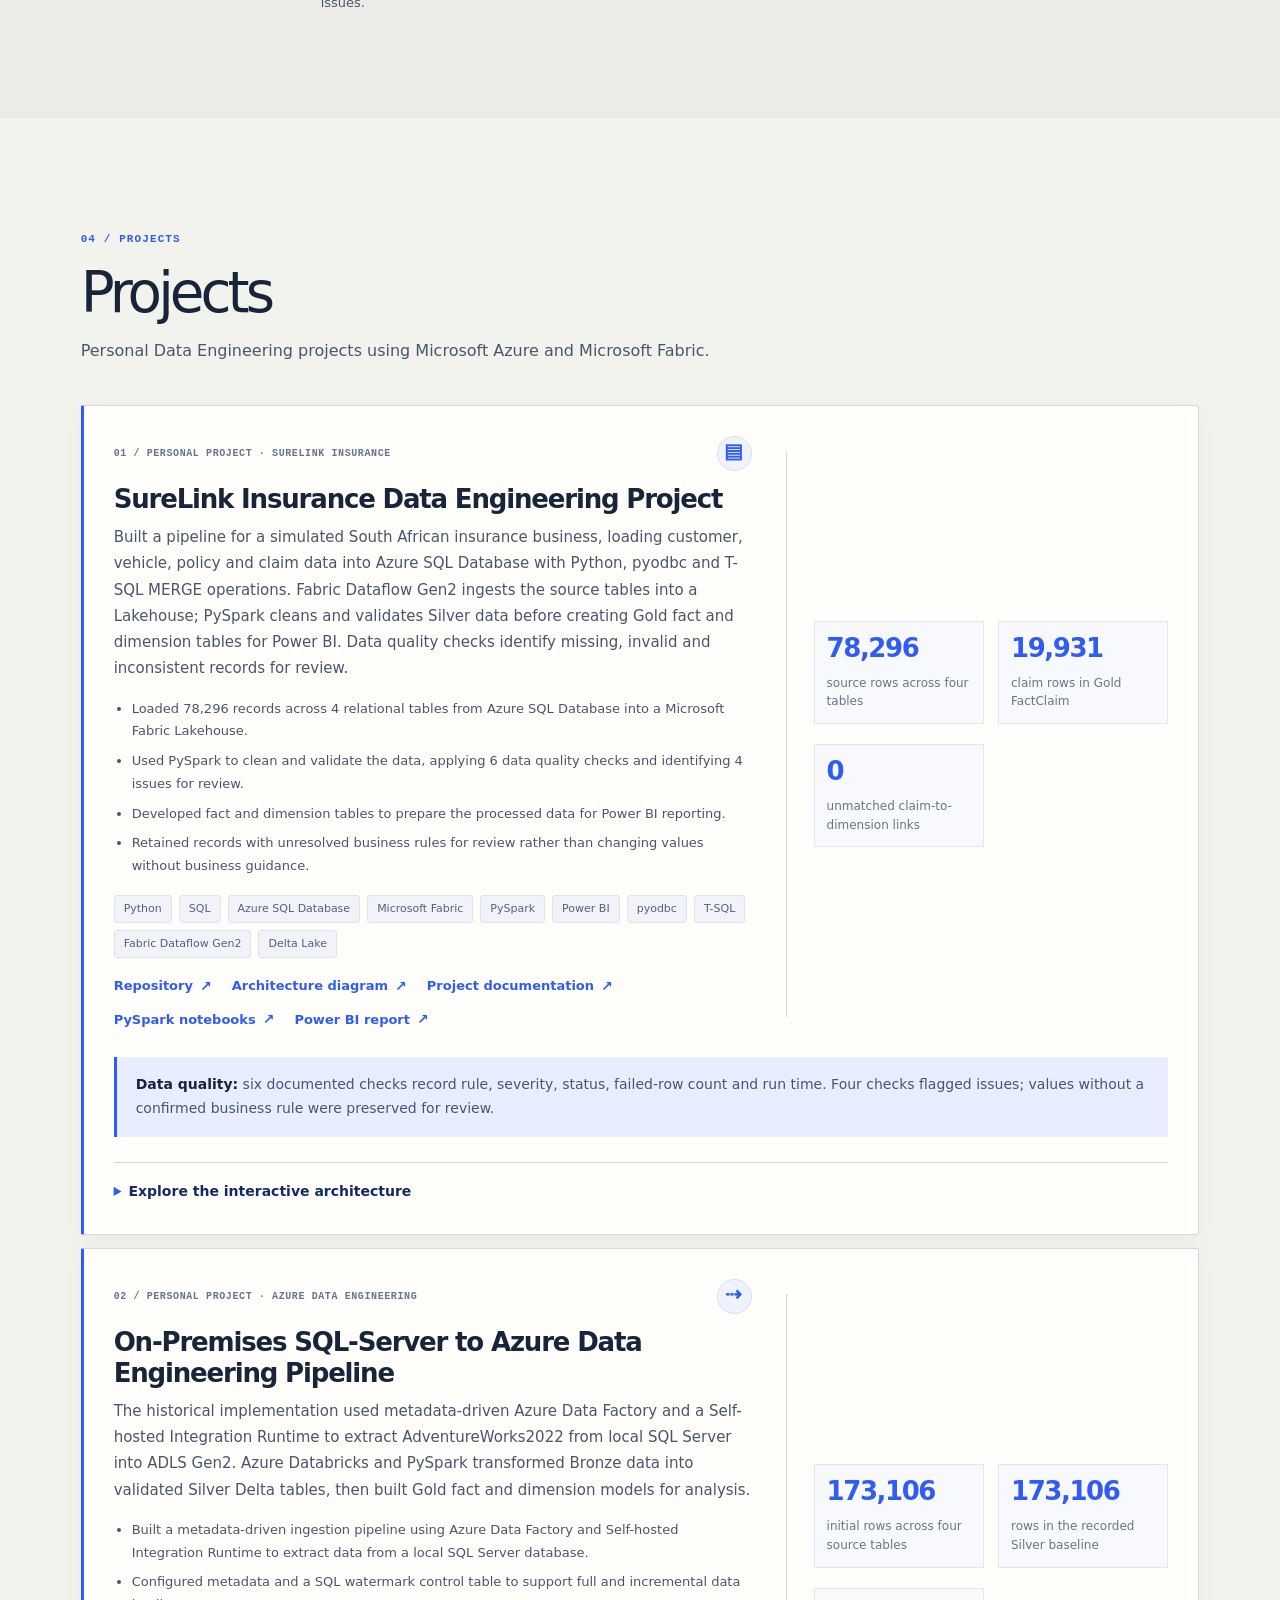
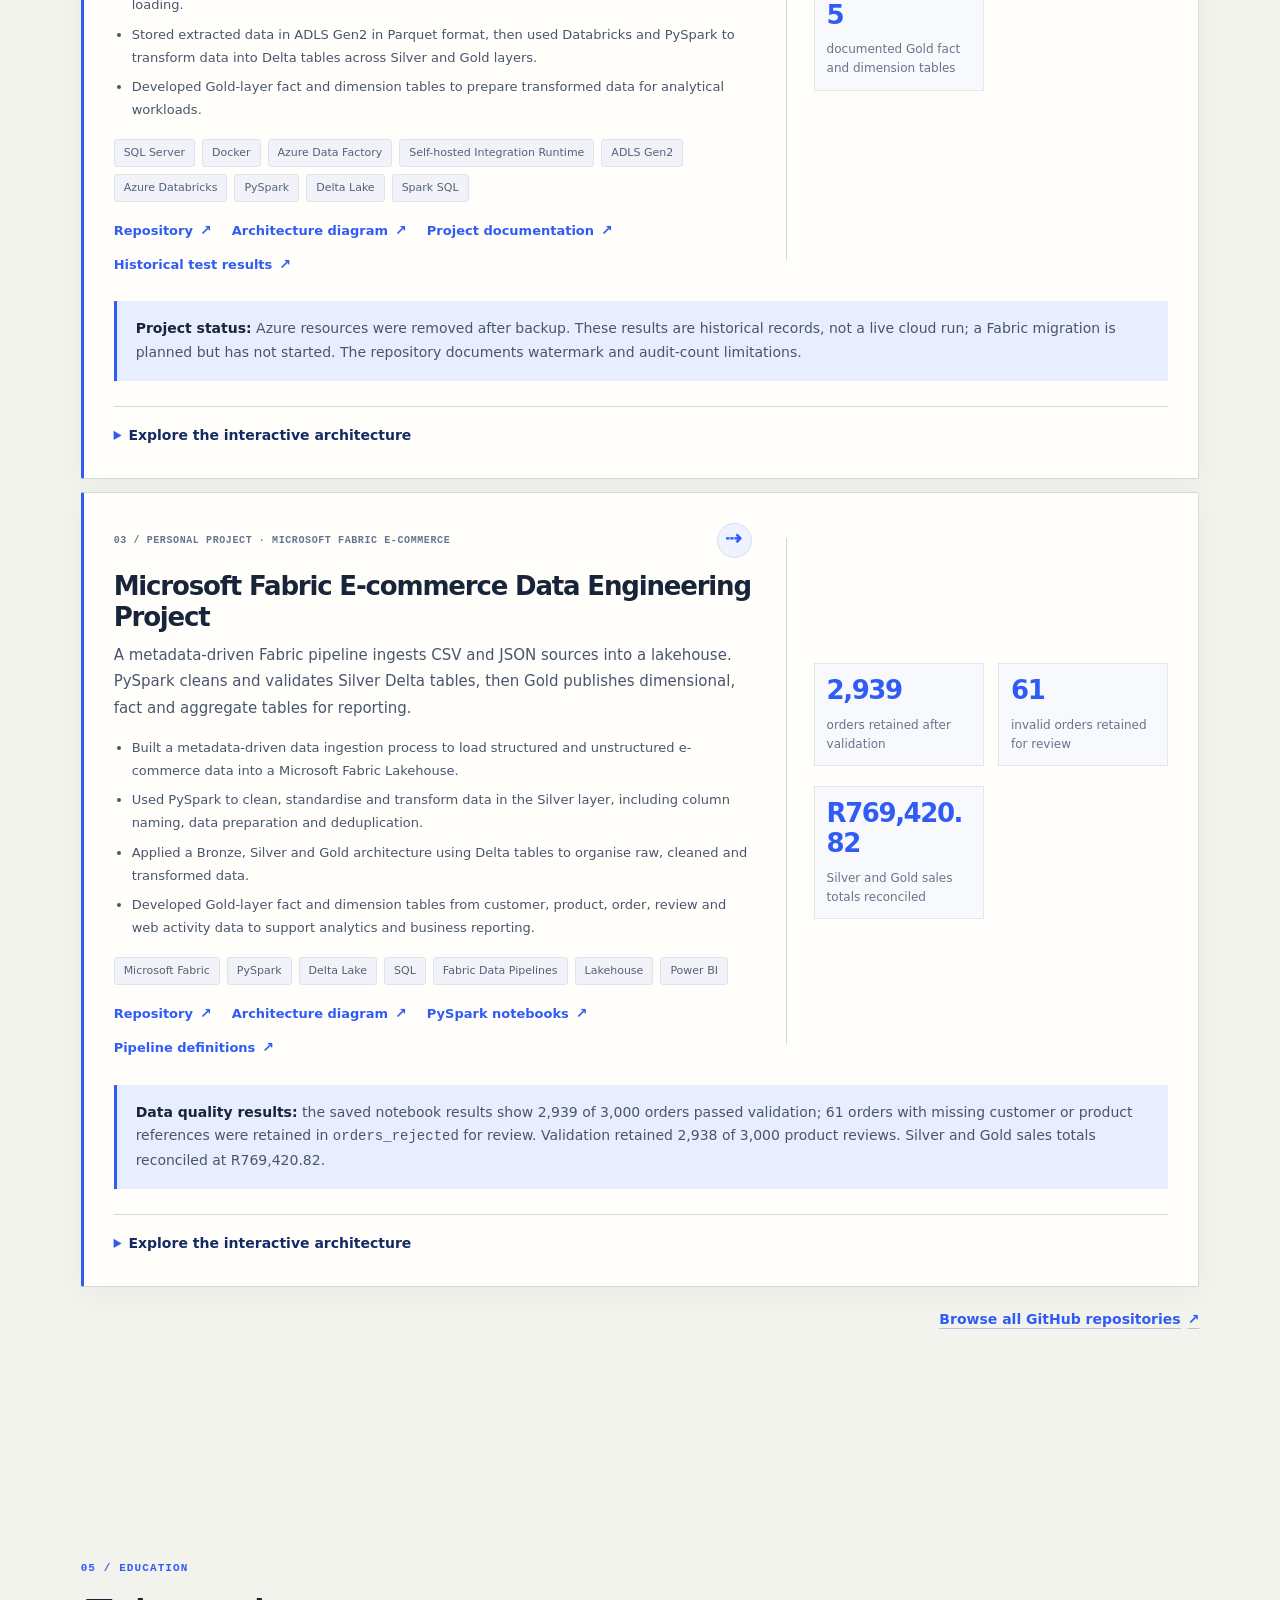
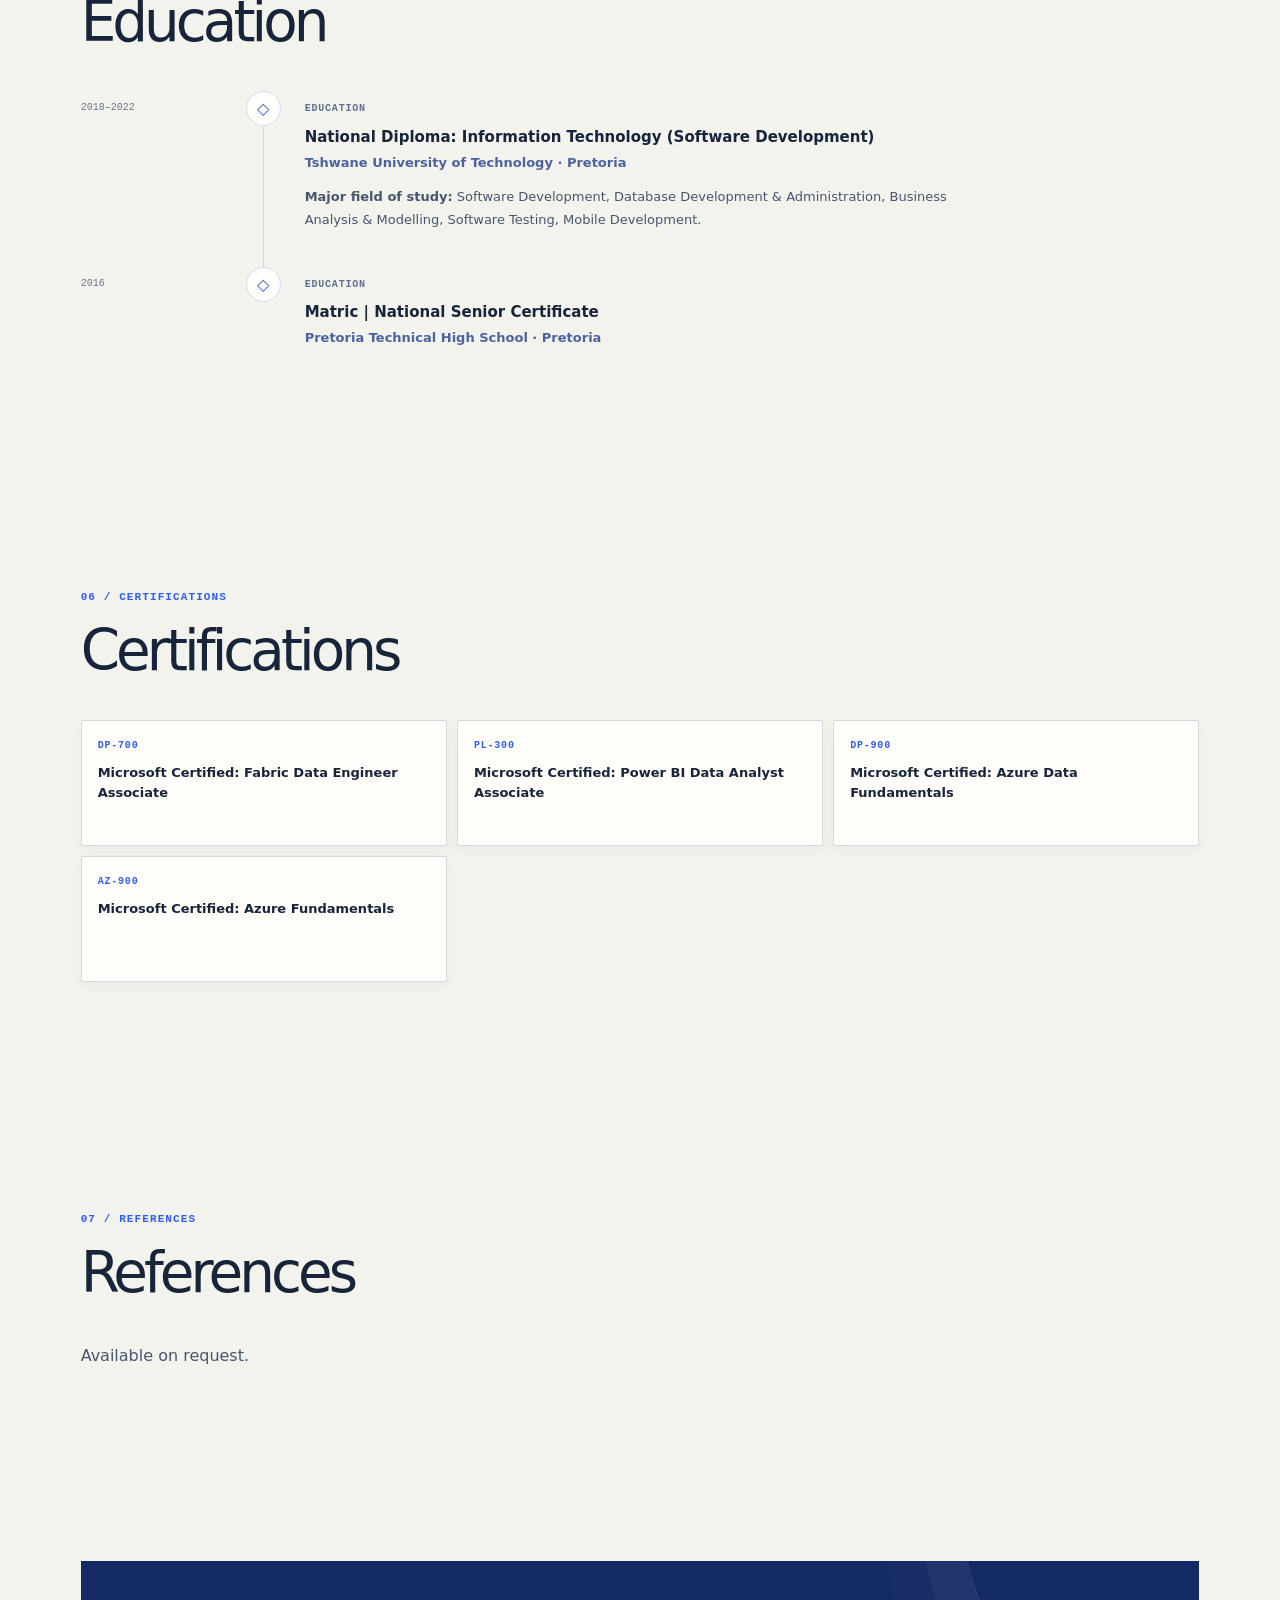
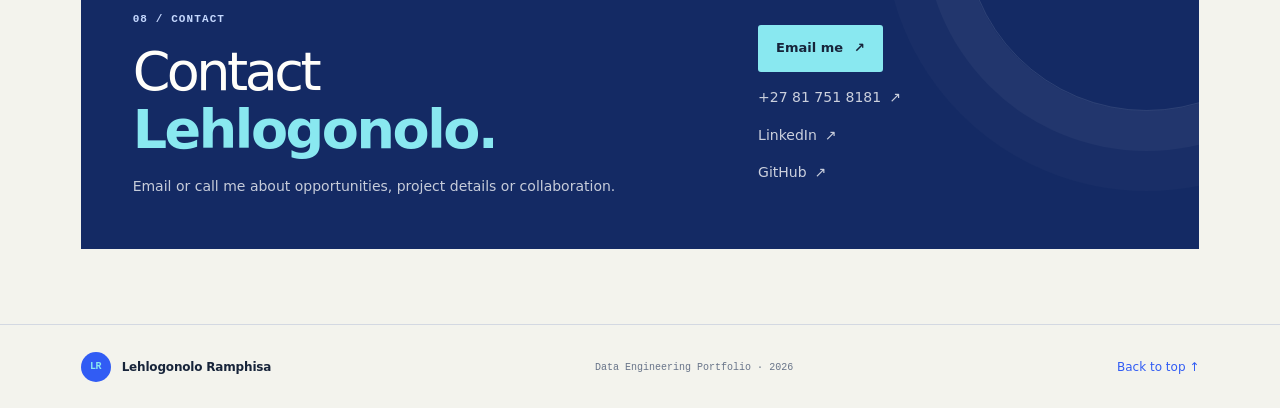
==== commit 9bf99d54: "Replace operational note with project data quality results" ====
--- a/Developer Portfolio.html
+++ b/Developer Portfolio.html
@@ -291,7 +291,7 @@
                 <div class="result"><dt>61</dt><dd>invalid orders retained for review</dd></div>
                 <div class="result"><dt>R769,420.82</dt><dd>Silver and Gold sales totals reconciled</dd></div>
               </dl>
-              <p class="project-evidence"><strong>Operational scope:</strong> these are saved notebook results. The exported pipelines delete destination files before copying, so the current pattern is a repeatable full refresh rather than an incremental load; workspace connections also need environment configuration.</p>
+              <p class="project-evidence"><strong>Data quality results:</strong> the saved notebook results show 2,939 of 3,000 orders passed validation; 61 orders with missing customer or product references were retained in <code>orders_rejected</code> for review. Validation retained 2,938 of 3,000 product reviews. Silver and Gold sales totals reconciled at R769,420.82.</p>
               <details class="project-details">
                 <summary>Explore the interactive architecture</summary>
                 <div class="architecture-diagram" data-architecture>
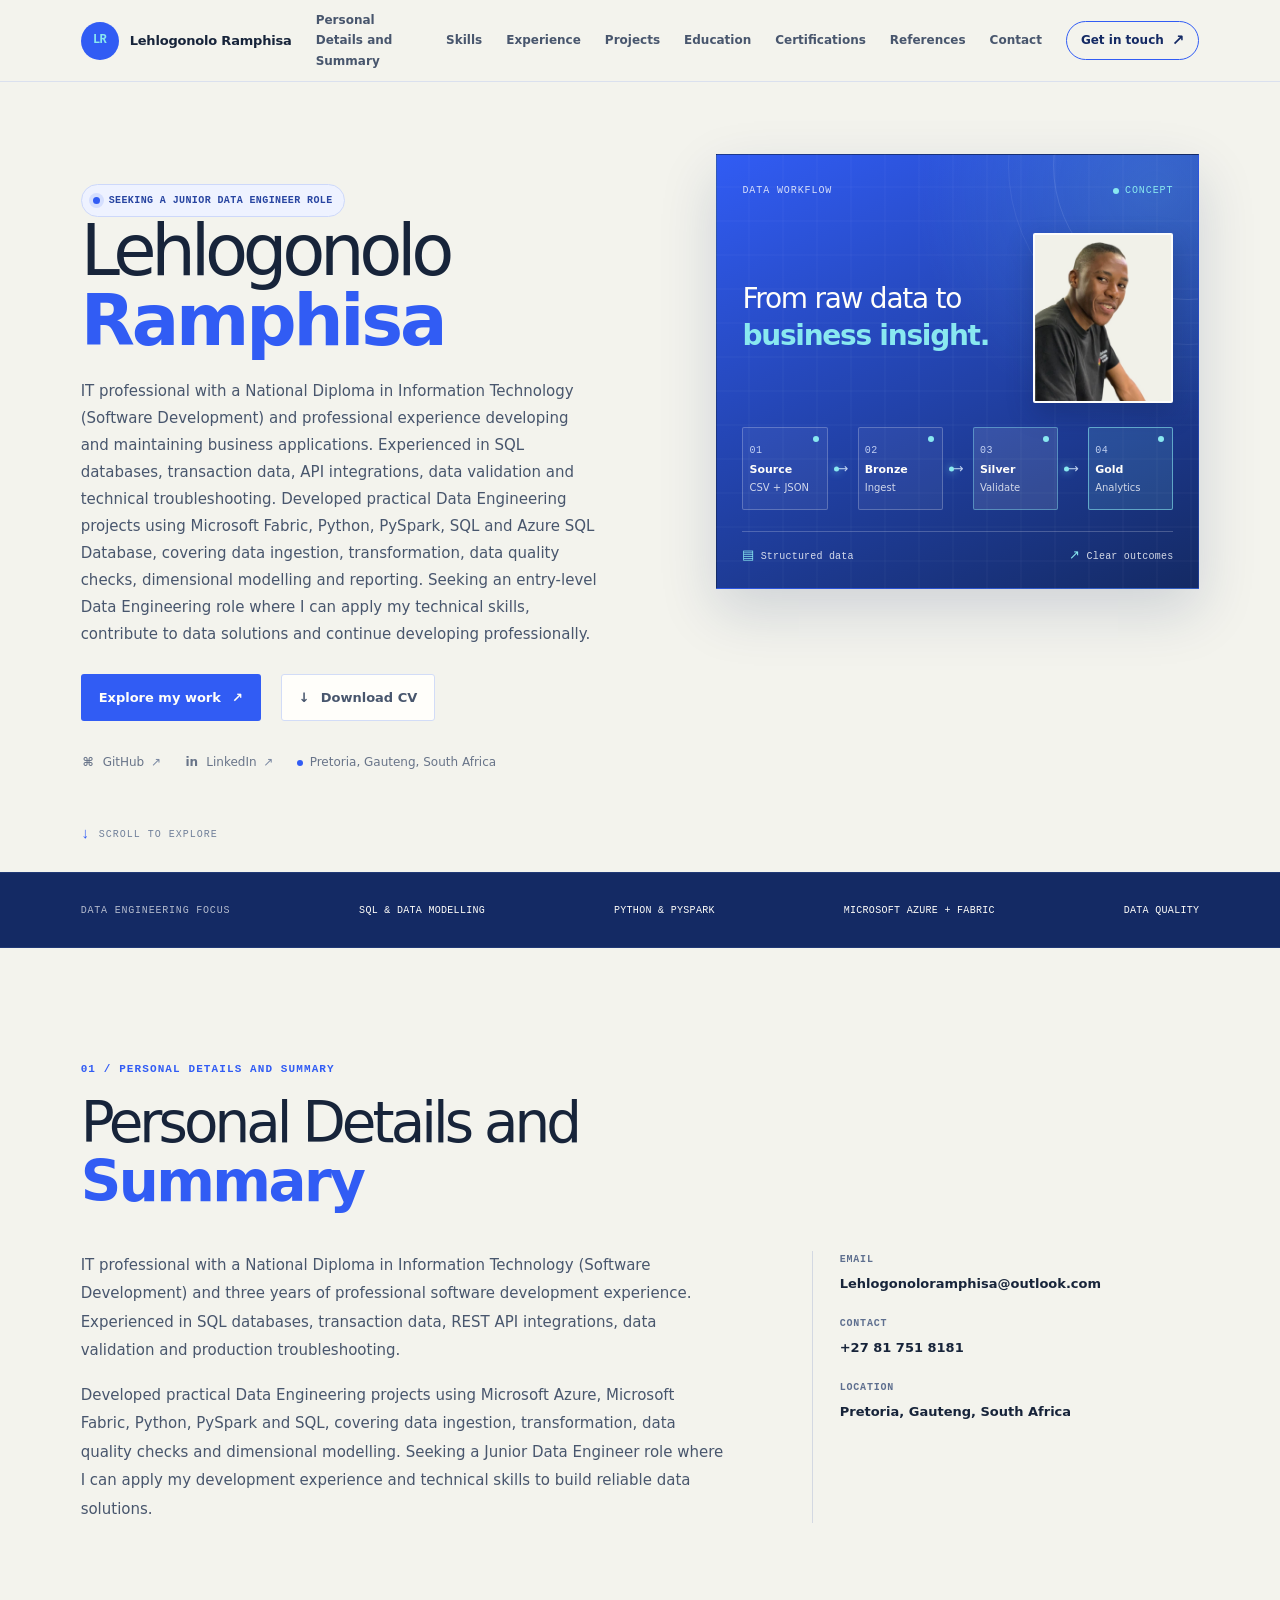
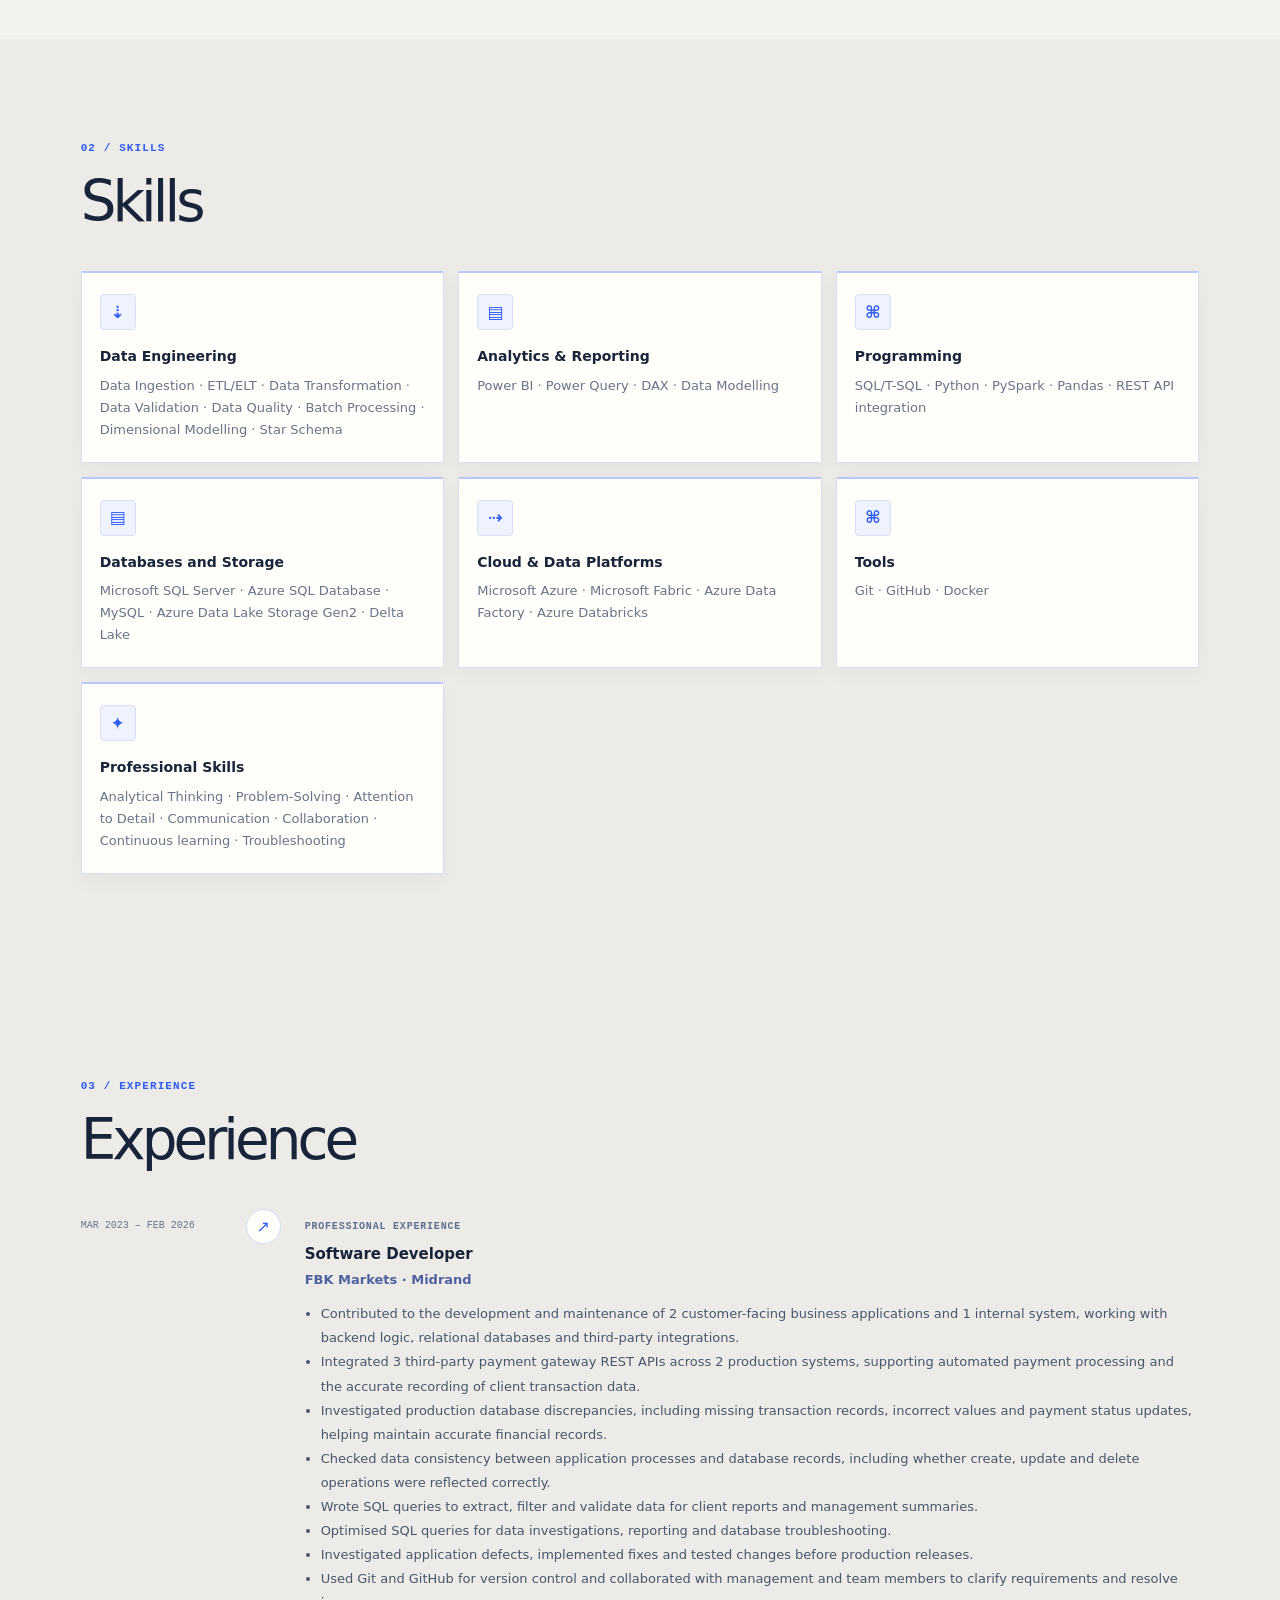
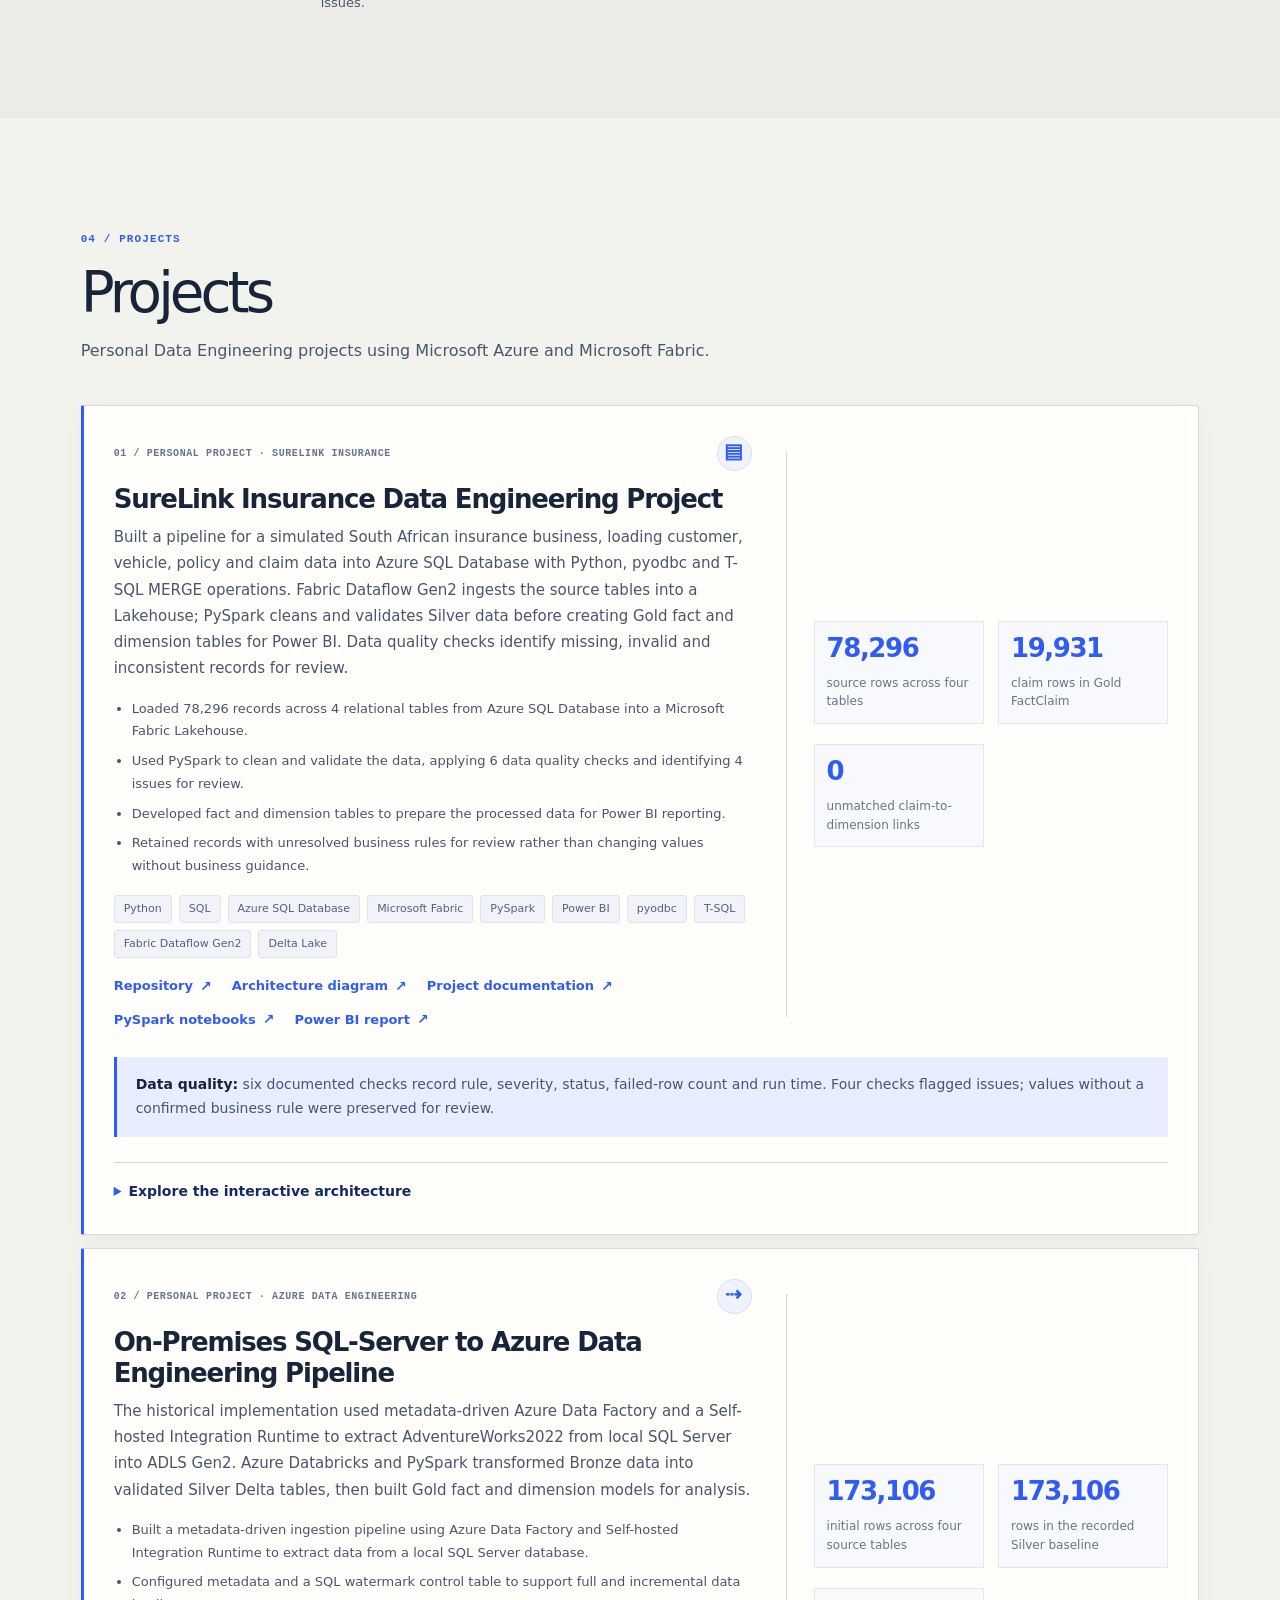
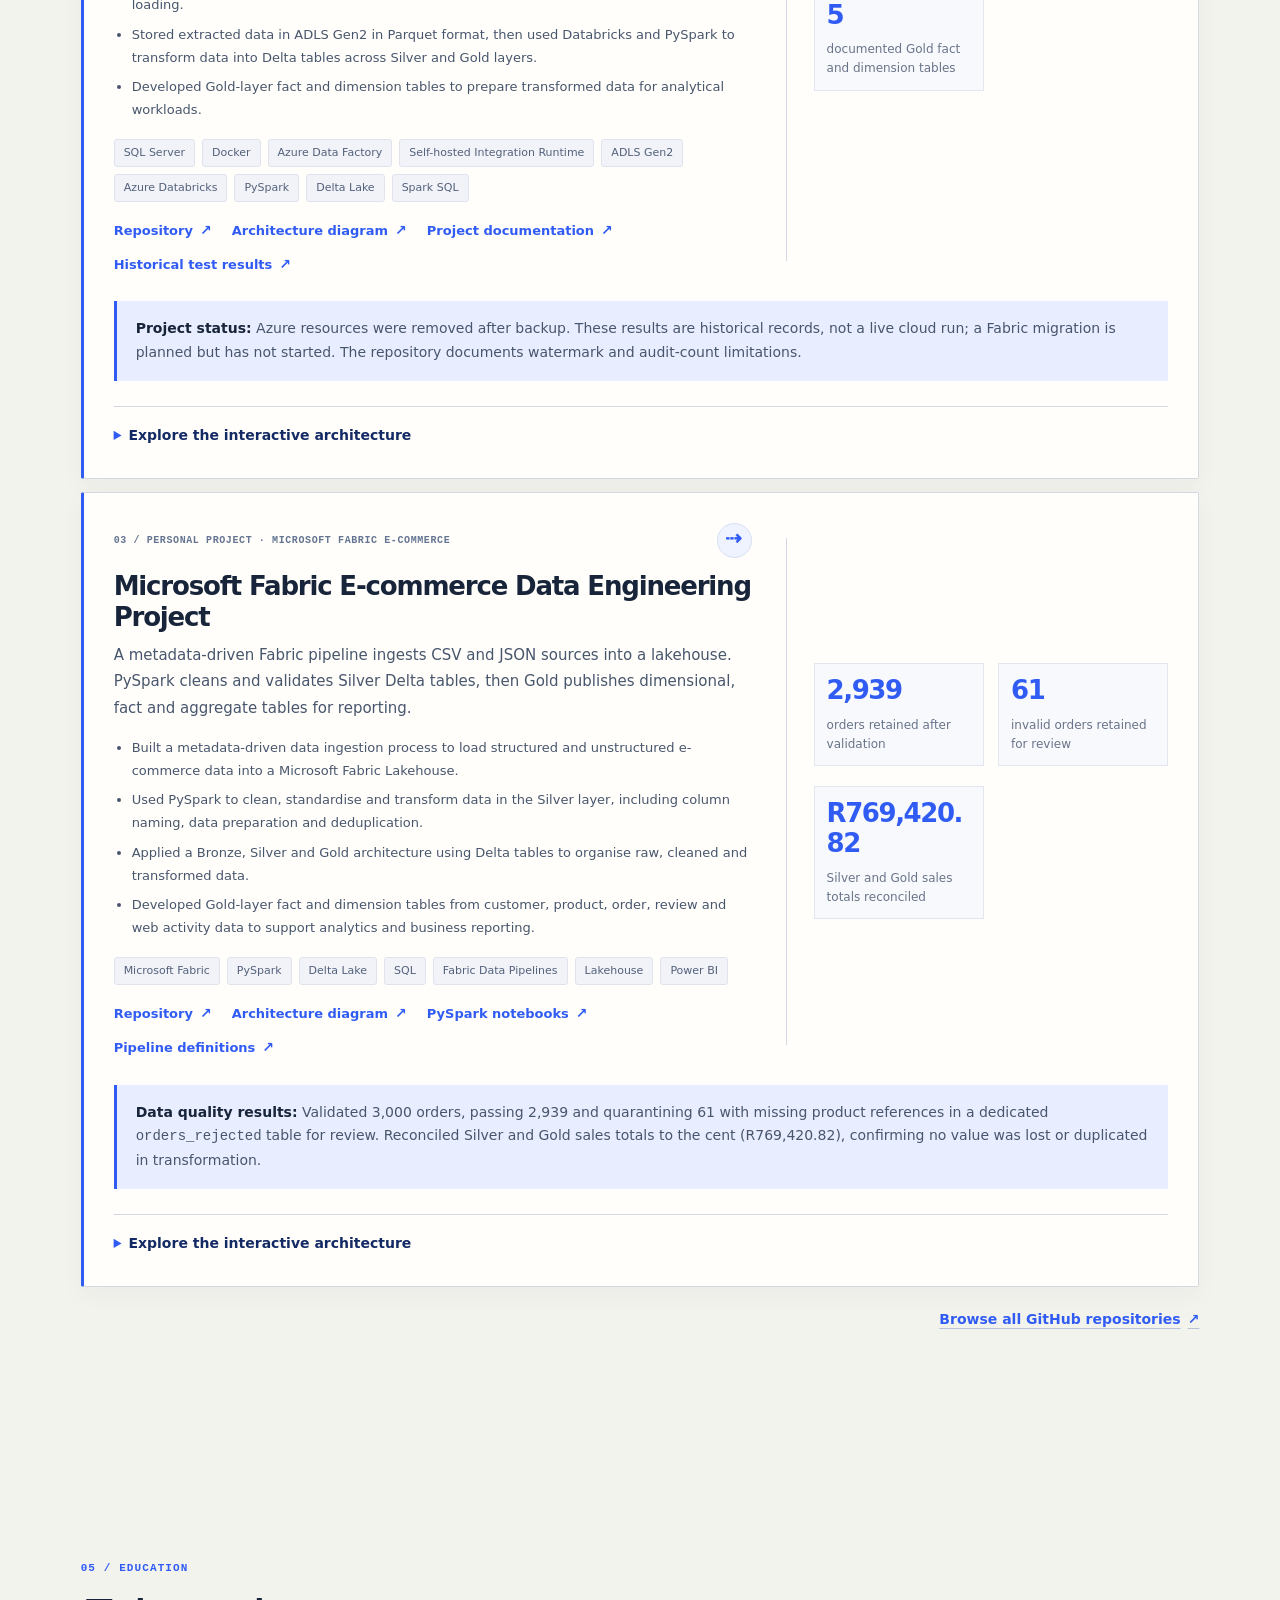
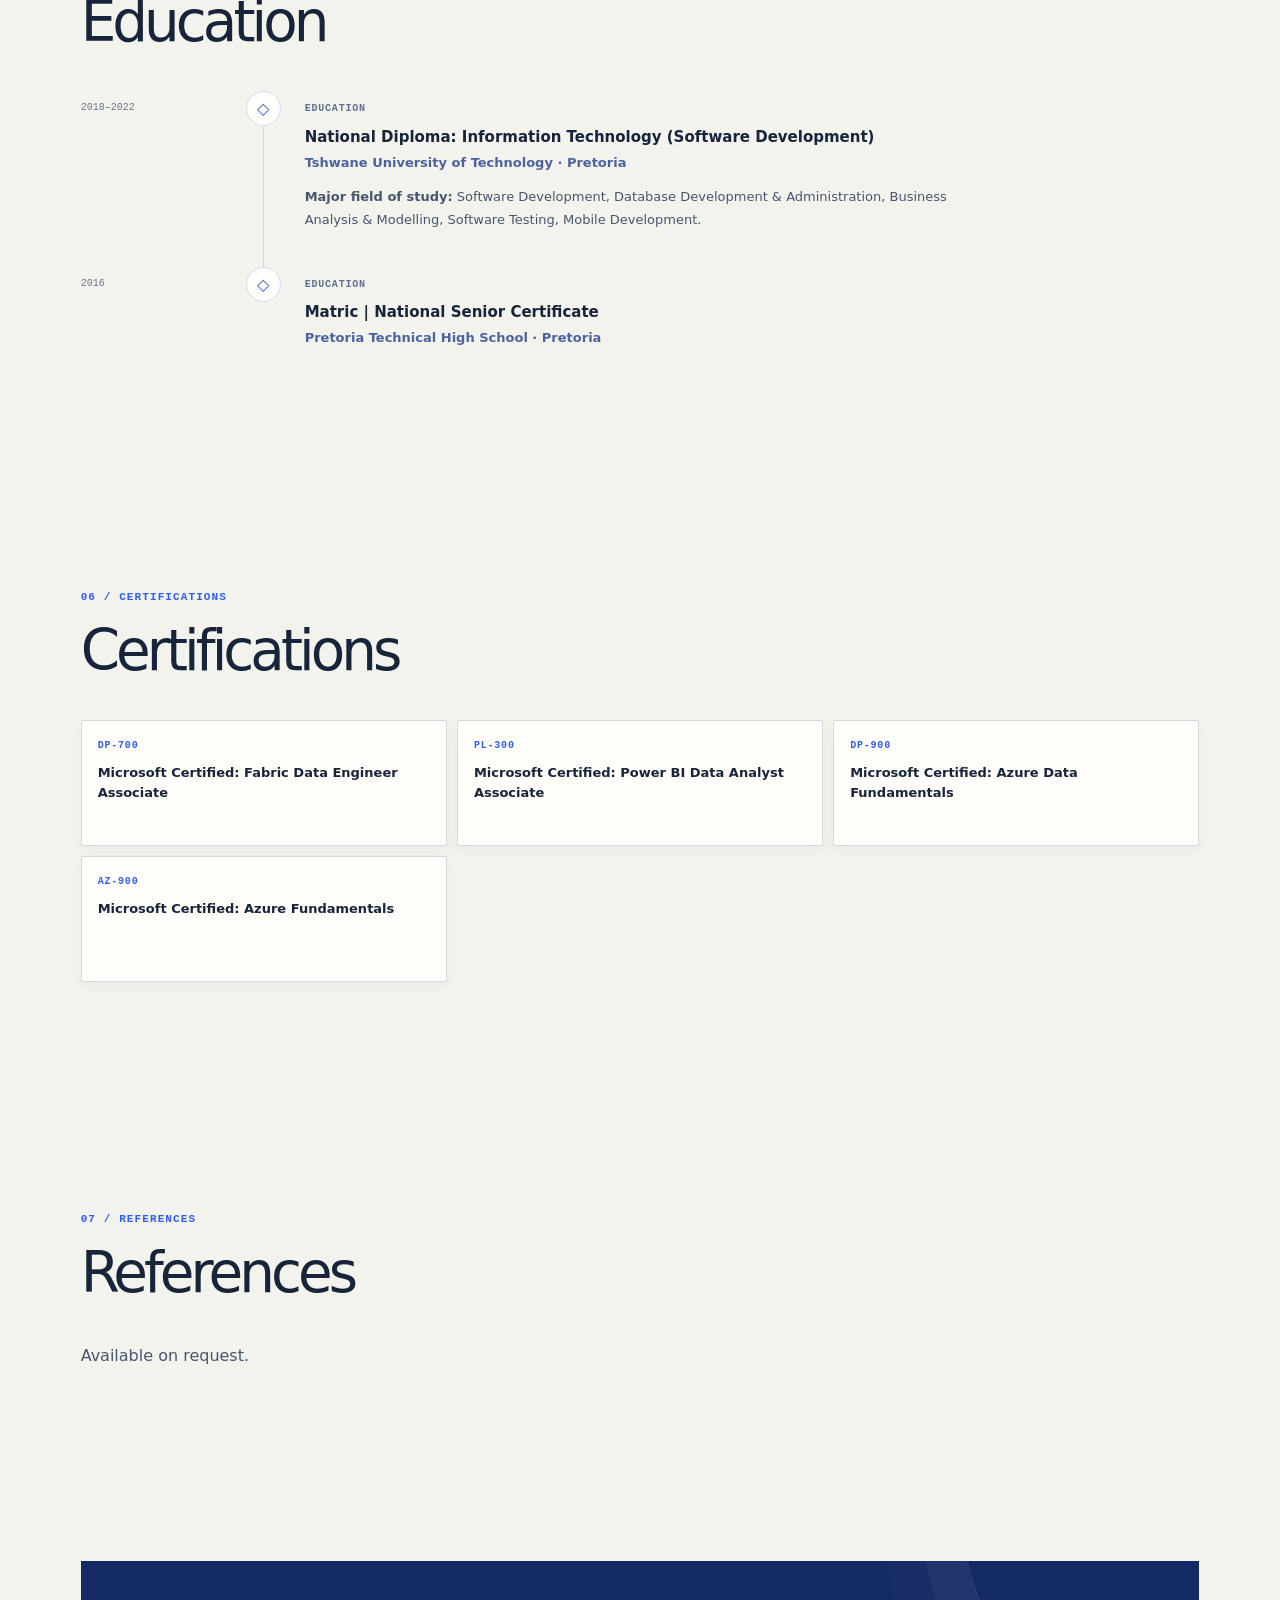
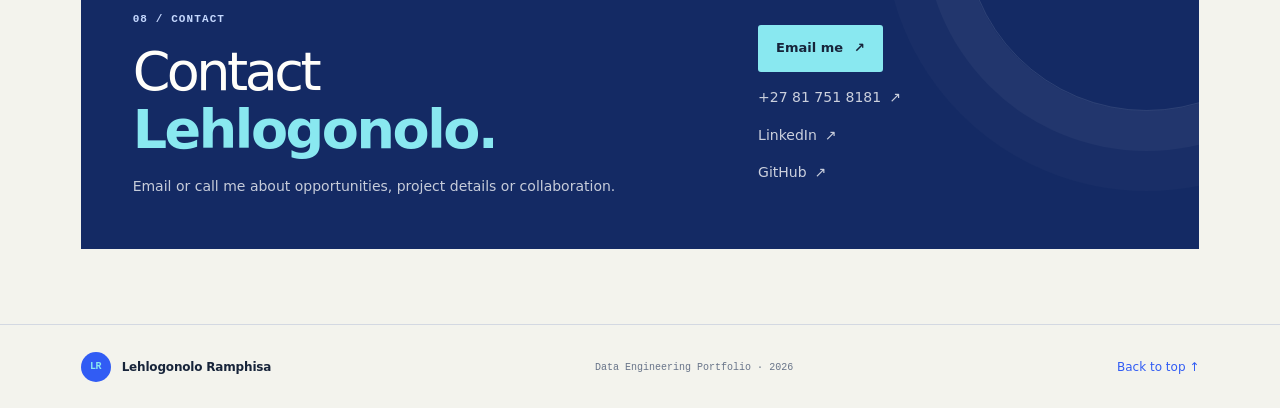
==== commit 3ebb8adc: "Update project data quality results" ====
--- a/Developer Portfolio.html
+++ b/Developer Portfolio.html
@@ -291,7 +291,7 @@
                 <div class="result"><dt>61</dt><dd>invalid orders retained for review</dd></div>
                 <div class="result"><dt>R769,420.82</dt><dd>Silver and Gold sales totals reconciled</dd></div>
               </dl>
-              <p class="project-evidence"><strong>Data quality results:</strong> the saved notebook results show 2,939 of 3,000 orders passed validation; 61 orders with missing customer or product references were retained in <code>orders_rejected</code> for review. Validation retained 2,938 of 3,000 product reviews. Silver and Gold sales totals reconciled at R769,420.82.</p>
+              <p class="project-evidence"><strong>Data quality results:</strong> Validated 3,000 orders, passing 2,939 and quarantining 61 with missing product references in a dedicated <code>orders_rejected</code> table for review. Reconciled Silver and Gold sales totals to the cent (R769,420.82), confirming no value was lost or duplicated in transformation.</p>
               <details class="project-details">
                 <summary>Explore the interactive architecture</summary>
                 <div class="architecture-diagram" data-architecture>
